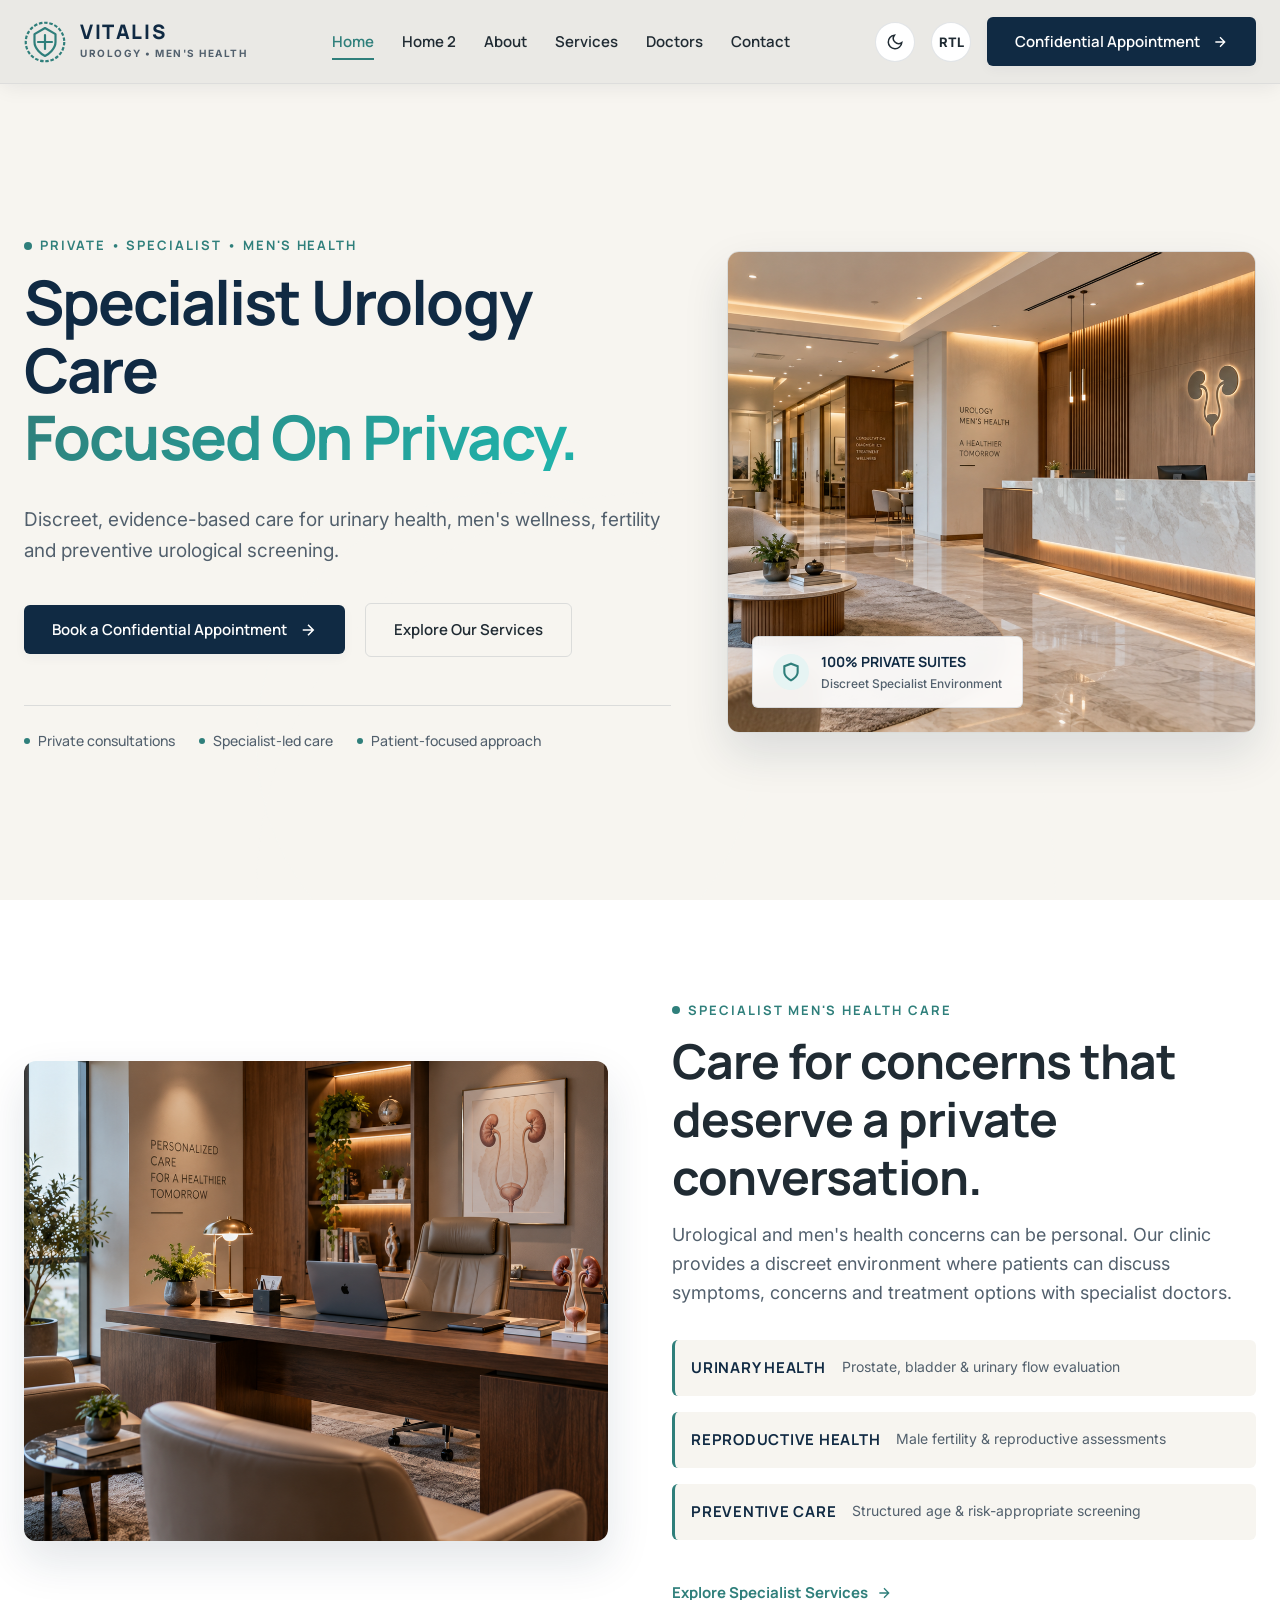
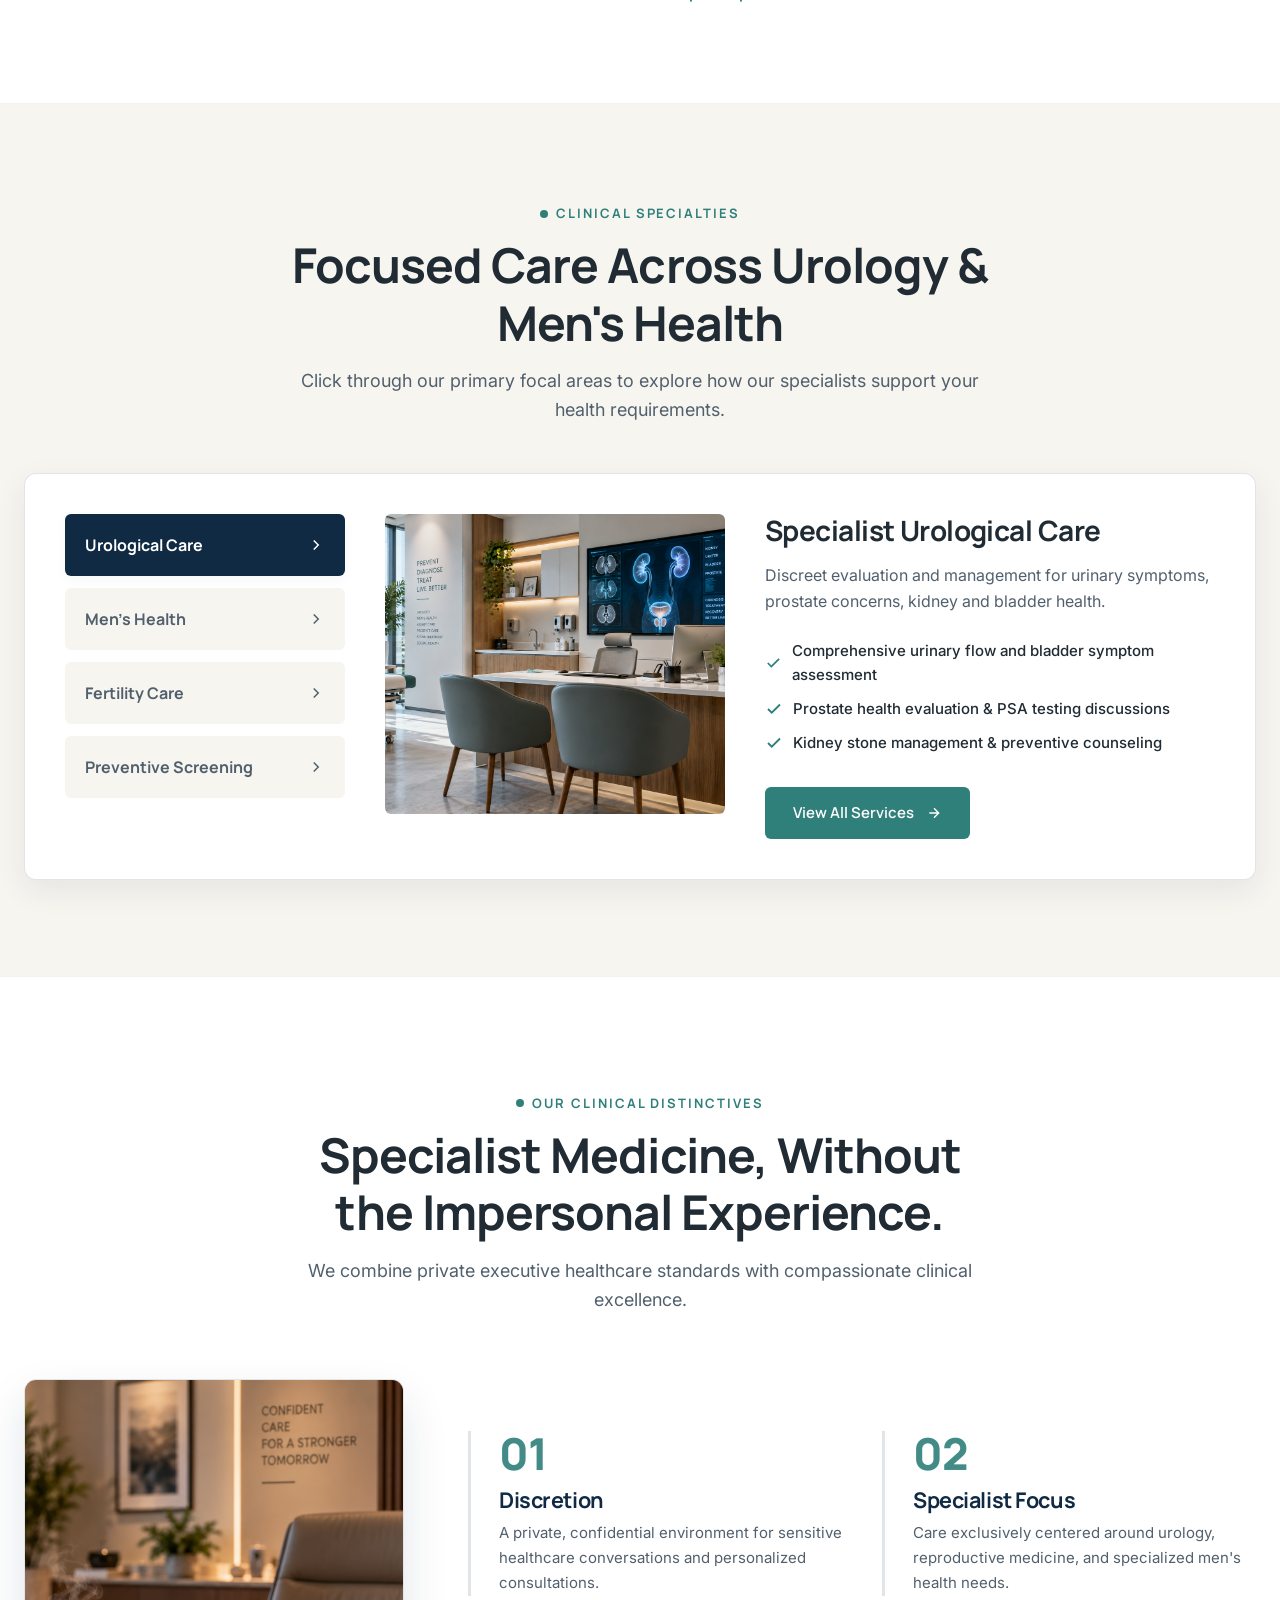
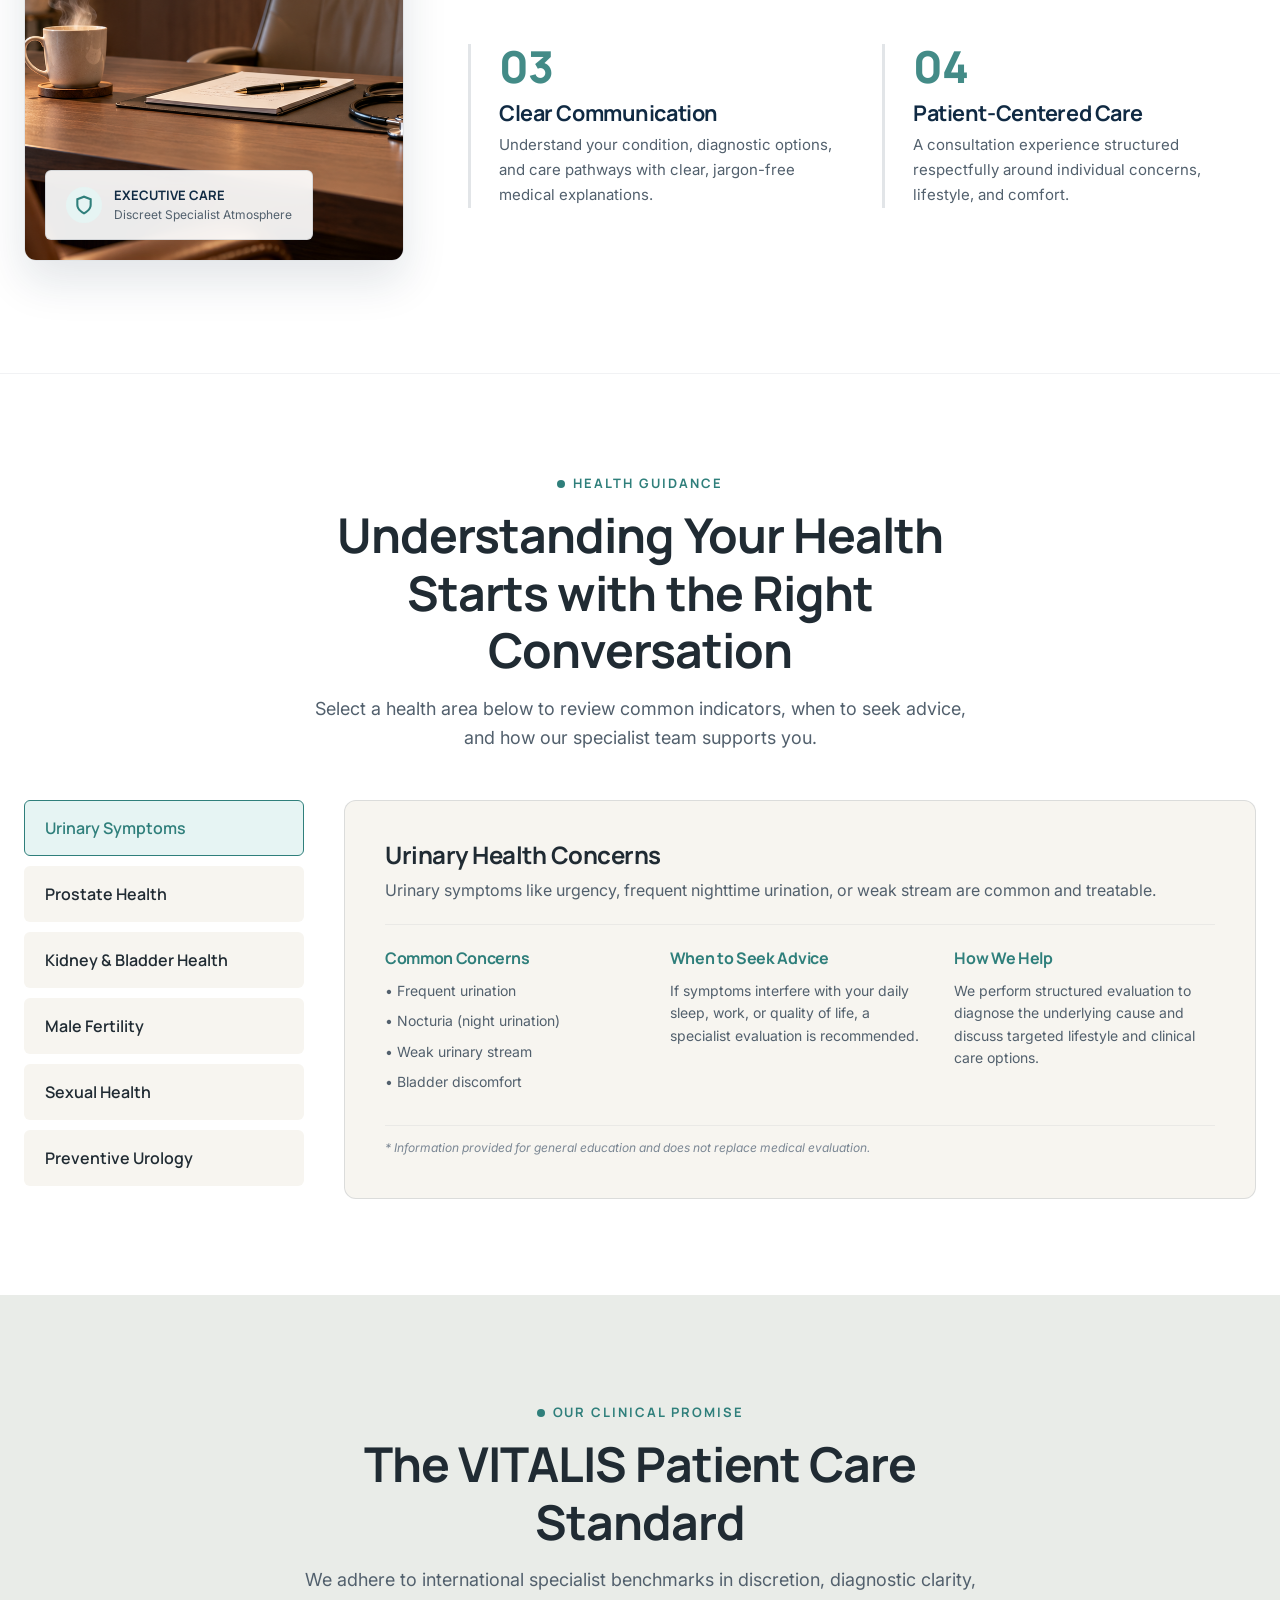
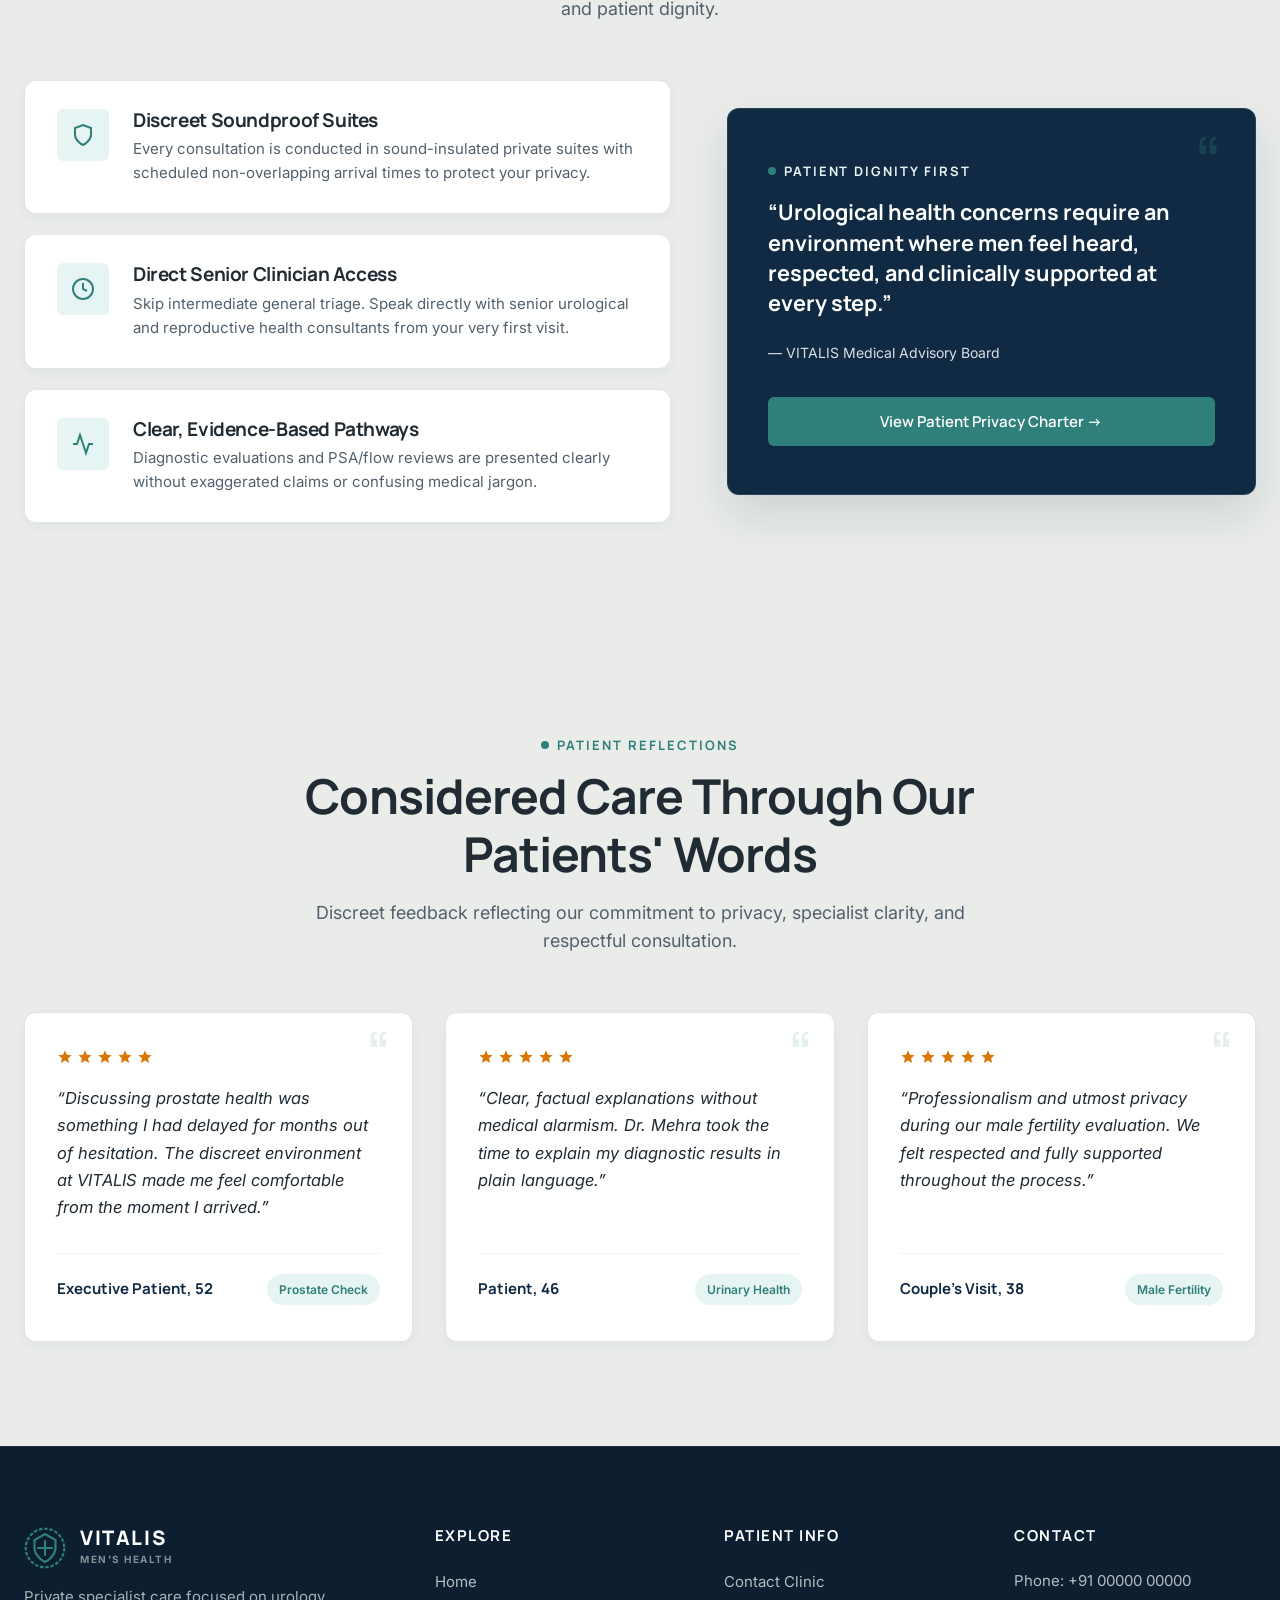
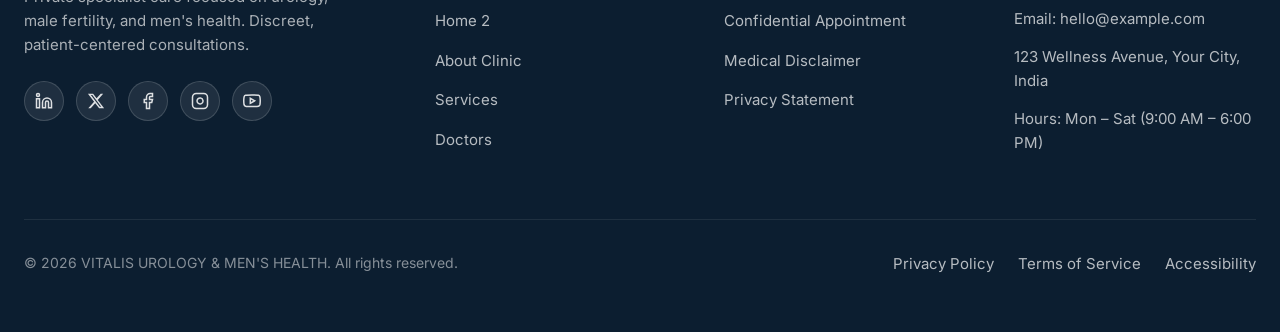
==== index.html @ f087c068 "Deploy Urology & Men's Health Clinic website" ====
<!DOCTYPE html>
<html lang="en" dir="ltr" data-theme="light">
<head>
  <meta charset="UTF-8">
  <meta name="viewport" content="width=device-width, initial-scale=1.0">
  <title>VITALIS | Urology & Men's Health Clinic</title>
  <meta name="description" content="Discreet specialist urology and men's health care focused on urinary health, fertility, preventive screening and patient-centered consultations.">
  <meta property="og:title" content="VITALIS | Urology & Men's Health Clinic">
  <meta property="og:description" content="Private specialist medical clinic focused on discreet, evidence-based care for men's urological and reproductive health needs.">
  <meta property="og:type" content="website">

  <link rel="stylesheet" href="assets/css/style.css">
</head>
<body>

  <!-- ==========================================
       GLOBAL HEADER & NAVBAR
       ========================================== -->
  <header class="site-header">
    <div class="container header-container">
      <!-- SVG Brand Logo -->
      <a href="index.html" class="brand-logo" aria-label="VITALIS Urology & Men's Health Home">
        <svg class="logo-symbol" viewBox="0 0 48 48" fill="none" xmlns="http://www.w3.org/2000/svg">
          <circle cx="24" cy="24" r="22" stroke="currentColor" stroke-width="2.5" stroke-dasharray="4 2"/>
          <path d="M24 8L36 15V24C36 32 28 38 24 40C20 38 12 32 12 24V15L24 8Z" stroke="currentColor" stroke-width="2.5" stroke-linejoin="round"/>
          <path d="M24 16V32M16 24H32" stroke="currentColor" stroke-width="2.5" stroke-linecap="round"/>
        </svg>
        <div class="brand-text">
          <span class="brand-name">VITALIS</span>
          <span class="brand-tagline">UROLOGY • MEN'S HEALTH</span>
        </div>
      </a>

      <!-- Desktop Navigation -->
      <nav class="desktop-nav" aria-label="Main Navigation">
        <ul class="nav-links">
          <li><a href="index.html" class="nav-link active">Home</a></li>
          <li><a href="home2.html" class="nav-link">Home 2</a></li>
          <li><a href="about.html" class="nav-link">About</a></li>
          <li><a href="services.html" class="nav-link">Services</a></li>
          <li><a href="doctors.html" class="nav-link">Doctors</a></li>
          <li><a href="contact.html" class="nav-link">Contact</a></li>
        </ul>
      </nav>

      <!-- Actions -->
      <div class="header-actions">
        <button class="control-btn theme-toggle-btn" aria-label="Toggle Theme"></button>
        <button class="control-btn rtl-toggle-btn" aria-label="Toggle Layout Direction">RTL</button>
        <button class="btn btn-primary" data-open-modal="appointment-modal">
          <span>Confidential Appointment</span>
          <svg class="cta-arrow" width="16" height="16" viewBox="0 0 24 24" fill="none" stroke="currentColor" stroke-width="2"><path d="M5 12h14M12 5l7 7-7 7"/></svg>
        </button>
        <button class="hamburger-btn" aria-label="Open Navigation Drawer">
          <span></span>
          <span></span>
          <span></span>
        </button>
      </div>
    </div>
  </header>

  <!-- ==========================================
       MOBILE DRAWER
       ========================================== -->
  <div class="mobile-drawer-overlay">
    <div class="mobile-drawer" role="dialog" aria-modal="true" aria-label="Mobile Navigation Drawer">
      <div class="drawer-header">
        <div class="brand-text">
          <span class="brand-name" style="color: #fff;">Menus</span>
          <span class="brand-tagline" style="color: rgba(255,255,255,0.6);"></span>
        </div>
        <button class="drawer-close-btn" aria-label="Close Drawer">
          <svg width="20" height="20" viewBox="0 0 24 24" fill="none" stroke="currentColor" stroke-width="2"><line x1="18" y1="6" x2="6" y2="18"/><line x1="6" y1="6" x2="18" y2="18"/></svg>
        </button>
      </div>

      <nav class="drawer-nav">
        <a href="index.html" class="drawer-link active">Home</a>
        <a href="home2.html" class="drawer-link">Home 2</a>
        <a href="about.html" class="drawer-link">About Clinic</a>
        <a href="services.html" class="drawer-link">Services</a>
        <a href="doctors.html" class="drawer-link">Doctors</a>
        <a href="contact.html" class="drawer-link">Contact Us</a>
      </nav>

      <div class="drawer-controls">
        <button class="control-btn theme-toggle-btn" aria-label="Toggle Theme"></button>
        <button class="control-btn rtl-toggle-btn" aria-label="Toggle Layout Direction">RTL</button>
      </div>

      <div style="margin-top: 1rem;">
        <button class="btn btn-secondary" style="width: 100%;" data-open-modal="appointment-modal">
          Confidential Appointment →
        </button>
      </div>
    </div>
  </div>

  <main id="main-content">
  <!-- ==========================================
       HOME SECTION 01 — HERO
       ========================================== -->
  <section class="hero-section">
    <!-- Pulse Rings Animation -->
    <div class="hero-pulse-rings" aria-hidden="true" style="opacity: 0.25;">
      <div class="pulse-ring"></div>
      <div class="pulse-ring"></div>
      <div class="pulse-ring"></div>
    </div>

    <div class="container">
      <div class="hero-grid reveal-on-scroll">
        <!-- Left Content -->
        <div class="hero-content">
          <div class="eyebrow">PRIVATE • SPECIALIST • MEN'S HEALTH</div>
          <h1 class="hero-title hero-title-animated">
            Specialist Urology Care<br>
            <span class="hero-rotating-wrapper">
              <span class="hero-rotating-text active">Designed Around You.</span>
              <span class="hero-rotating-text">Focused On Privacy.</span>
              <span class="hero-rotating-text">Tailored For Men.</span>
              <span class="hero-rotating-text">Built On Trust.</span>
            </span>
          </h1>
          <p class="hero-subtitle">
            Discreet, evidence-based care for urinary health, men's wellness, fertility and preventive urological screening.
          </p>

          <div class="hero-actions">
            <button class="btn btn-primary" data-open-modal="appointment-modal">
              <span>Book a Confidential Appointment</span>
              <svg class="cta-arrow" width="18" height="18" viewBox="0 0 24 24" fill="none" stroke="currentColor" stroke-width="2"><path d="M5 12h14M12 5l7 7-7 7"/></svg>
            </button>
            <a href="services.html" class="btn btn-outline">Explore Our Services</a>
          </div>

          <div class="trust-badge-row">
            <div class="trust-item">
              <span class="trust-dot"></span>
              <span>Private consultations</span>
            </div>
            <div class="trust-item">
              <span class="trust-dot"></span>
              <span>Specialist-led care</span>
            </div>
            <div class="trust-item">
              <span class="trust-dot"></span>
              <span>Patient-focused approach</span>
            </div>
          </div>
        </div>

        <!-- Right Side Image Card -->
        <div class="hero-image-wrapper">
          <img src="assets/images/1.png" onerror="this.src='assets/images/clinic-hero.jpg'" alt="VITALIS Executive Consultation Suite">
          <div class="hero-image-badge">
            <div class="hero-image-badge-icon">
              <svg width="20" height="20" viewBox="0 0 24 24" fill="none" stroke="currentColor" stroke-width="2.5"><path d="M12 22s8-4 8-10V5l-8-3-8 3v7c0 6 8 10 8 10z"/></svg>
            </div>
            <div>
              <div style="font-family: var(--font-heading); font-weight: 700; font-size: 0.875rem; color: var(--color-primary);">100% PRIVATE SUITES</div>
              <div style="font-size: 0.75rem; color: var(--color-text-muted); font-weight: 500;">Discreet Specialist Environment</div>
            </div>
          </div>
        </div>
      </div>
    </div>
  </section>

  <!-- ==========================================
       HOME SECTION 02 — SPECIALIST CARE STORY
       ========================================== -->
  <section class="editorial-story-section">
    <div class="container story-grid reveal-on-scroll">
      <div class="story-image-frame">
        <img src="assets/images/2.png" onerror="this.src='assets/images/private-consultation.jpg'" alt="Private Specialist Consultation Room" loading="lazy">
      </div>

      <div class="story-content">
        <div class="eyebrow">SPECIALIST MEN'S HEALTH CARE</div>
        <h2 class="section-title">Care for concerns that deserve a private conversation.</h2>
        <p class="section-subtitle">
          Urological and men's health concerns can be personal. Our clinic provides a discreet environment where patients can discuss symptoms, concerns and treatment options with specialist doctors.
        </p>

        <div class="horizontal-markers">
          <div class="marker-item">
            <span class="marker-title">URINARY HEALTH</span>
            <span style="font-size: 0.875rem; color: var(--color-text-muted);">Prostate, bladder & urinary flow evaluation</span>
          </div>
          <div class="marker-item">
            <span class="marker-title">REPRODUCTIVE HEALTH</span>
            <span style="font-size: 0.875rem; color: var(--color-text-muted);">Male fertility & reproductive assessments</span>
          </div>
          <div class="marker-item">
            <span class="marker-title">PREVENTIVE CARE</span>
            <span style="font-size: 0.875rem; color: var(--color-text-muted);">Structured age & risk-appropriate screening</span>
          </div>
        </div>

        <a href="services.html" class="btn-icon-link">
          <span>Explore Specialist Services</span>
          <svg class="cta-arrow" width="16" height="16" viewBox="0 0 24 24" fill="none" stroke="currentColor" stroke-width="2"><path d="M5 12h14M12 5l7 7-7 7"/></svg>
        </a>
      </div>
    </div>
  </section>

  <!-- ==========================================
       HOME SECTION 03 — SERVICES EXPLORER
       ========================================== -->
  <section class="services-explorer-section">
    <div class="container">
      <div class="reveal-on-scroll" style="text-align: center; max-width: 700px; margin-inline: auto;">
        <div class="eyebrow">CLINICAL SPECIALTIES</div>
        <h2 class="section-title">Focused Care Across Urology & Men's Health</h2>
        <p class="section-subtitle" style="margin-inline: auto;">
          Click through our primary focal areas to explore how our specialists support your health requirements.
        </p>
      </div>

      <div class="services-explorer-panel reveal-on-scroll">
        <div class="service-tab-list" role="tablist">
          <button class="service-tab-btn active" role="tab" data-service-key="urology">
            <span>Urological Care</span>
            <svg width="18" height="18" viewBox="0 0 24 24" fill="none" stroke="currentColor" stroke-width="2"><polyline points="9 18 15 12 9 6"/></svg>
          </button>
          <button class="service-tab-btn" role="tab" data-service-key="menshealth">
            <span>Men's Health</span>
            <svg width="18" height="18" viewBox="0 0 24 24" fill="none" stroke="currentColor" stroke-width="2"><polyline points="9 18 15 12 9 6"/></svg>
          </button>
          <button class="service-tab-btn" role="tab" data-service-key="fertility">
            <span>Fertility Care</span>
            <svg width="18" height="18" viewBox="0 0 24 24" fill="none" stroke="currentColor" stroke-width="2"><polyline points="9 18 15 12 9 6"/></svg>
          </button>
          <button class="service-tab-btn" role="tab" data-service-key="preventive">
            <span>Preventive Screening</span>
            <svg width="18" height="18" viewBox="0 0 24 24" fill="none" stroke="currentColor" stroke-width="2"><polyline points="9 18 15 12 9 6"/></svg>
          </button>

          
        </div>

        <div id="service-display-card" class="service-display-card" style="transition: opacity 0.3s ease;">
          <img src="assets/images/3.png" onerror="this.src='assets/images/urology-care.jpg'" alt="Urological Care Specialist Suite" class="service-display-img" loading="lazy">
          <div class="service-display-body">
            <h3>Specialist Urological Care</h3>
            <p>Discreet evaluation and management for urinary symptoms, prostate concerns, kidney and bladder health.</p>

            <div class="service-highlights-list">
              <div class="highlight-point">
                <svg class="highlight-icon" viewBox="0 0 24 24" fill="none" stroke="currentColor" stroke-width="2.5"><polyline points="20 6 9 17 4 12"/></svg>
                <span>Comprehensive urinary flow and bladder symptom assessment</span>
              </div>
              <div class="highlight-point">
                <svg class="highlight-icon" viewBox="0 0 24 24" fill="none" stroke="currentColor" stroke-width="2.5"><polyline points="20 6 9 17 4 12"/></svg>
                <span>Prostate health evaluation & PSA testing discussions</span>
              </div>
              <div class="highlight-point">
                <svg class="highlight-icon" viewBox="0 0 24 24" fill="none" stroke="currentColor" stroke-width="2.5"><polyline points="20 6 9 17 4 12"/></svg>
                <span>Kidney stone management & preventive counseling</span>
              </div>
            </div>

            <a href="services.html" class="btn btn-secondary">
              <span>View All Services</span>
              <svg class="cta-arrow" width="16" height="16" viewBox="0 0 24 24" fill="none" stroke="currentColor" stroke-width="2"><path d="M5 12h14M12 5l7 7-7 7"/></svg>
            </a>
          </div>
        </div>
      </div>
    </div>
  </section>

  <!-- ==========================================
       HOME SECTION 04 — WHY VITALIS
       ========================================== -->
  <section class="why-vitalis-section">
    <div class="container">
      <div class="reveal-on-scroll" style="text-align: center; max-width: 720px; margin-inline: auto;">
        <div class="eyebrow">OUR CLINICAL DISTINCTIVES</div>
        <h2 class="section-title">Specialist Medicine, Without the Impersonal Experience.</h2>
        <p class="section-subtitle" style="margin-inline: auto;">
          We combine private executive healthcare standards with compassionate clinical excellence.
        </p>
      </div>

      <div class="why-editorial-grid reveal-on-scroll">
        <!-- Editorial Image Frame -->
        <div class="why-editorial-image-frame">
          <img src="assets/images/4.png" onerror="this.src='assets/images/clinic-interior.jpg'" alt="Private Consultation Environment" loading="lazy">
          <div class="hero-image-badge" style="bottom: 1.25rem; inset-inline-start: 1.25rem;">
            <div class="hero-image-badge-icon">
              <svg width="20" height="20" viewBox="0 0 24 24" fill="none" stroke="currentColor" stroke-width="2.5"><path d="M12 22s8-4 8-10V5l-8-3-8 3v7c0 6 8 10 8 10z"/></svg>
            </div>
            <div>
              <div style="font-family: var(--font-heading); font-weight: 700; font-size: 0.8125rem; color: var(--color-primary);">EXECUTIVE CARE</div>
              <div style="font-size: 0.75rem; color: var(--color-text-muted);">Discreet Specialist Atmosphere</div>
            </div>
          </div>
        </div>

        <!-- Editorial 4 Principles Grid -->
        <div class="why-principles-grid">
          <div class="why-principle-item">
            <div class="why-principle-num">01</div>
            <h3>Discretion</h3>
            <p>A private, confidential environment for sensitive healthcare conversations and personalized consultations.</p>
          </div>

          <div class="why-principle-item">
            <div class="why-principle-num">02</div>
            <h3>Specialist Focus</h3>
            <p>Care exclusively centered around urology, reproductive medicine, and specialized men's health needs.</p>
          </div>

          <div class="why-principle-item">
            <div class="why-principle-num">03</div>
            <h3>Clear Communication</h3>
            <p>Understand your condition, diagnostic options, and care pathways with clear, jargon-free medical explanations.</p>
          </div>

          <div class="why-principle-item">
            <div class="why-principle-num">04</div>
            <h3>Patient-Centered Care</h3>
            <p>A consultation experience structured respectfully around individual concerns, lifestyle, and comfort.</p>
          </div>
        </div>
      </div>
    </div>
  </section>

  <!-- ==========================================
       HOME SECTION 05 — CONDITIONS / HEALTH AREAS
       ========================================== -->
  <section class="conditions-section">
    <div class="container">
      <div class="reveal-on-scroll" style="text-align: center; max-width: 720px; margin-inline: auto;">
        <div class="eyebrow">HEALTH GUIDANCE</div>
        <h2 class="section-title">Understanding Your Health Starts with the Right Conversation</h2>
        <p class="section-subtitle" style="margin-inline: auto;">
          Select a health area below to review common indicators, when to seek advice, and how our specialist team supports you.
        </p>
      </div>

      <div class="conditions-interactive-wrapper reveal-on-scroll">
        <div class="conditions-pills-nav">
          <button class="condition-pill active" data-condition-key="urinary">Urinary Symptoms</button>
          <button class="condition-pill" data-condition-key="prostate">Prostate Health</button>
          <button class="condition-pill" data-condition-key="kidney">Kidney & Bladder Health</button>
          <button class="condition-pill" data-condition-key="fertility">Male Fertility</button>
          <button class="condition-pill" data-condition-key="sexual">Sexual Health</button>
          <button class="condition-pill" data-condition-key="preventive">Preventive Urology</button>
        </div>

        <div id="condition-info-box" class="condition-info-box" style="transition: opacity 0.3s ease;">
          <div class="condition-info-header">
            <h3 style="font-size: 1.5rem; margin-bottom: 0.5rem;">Urinary Health Concerns</h3>
            <p class="condition-desc" style="color: var(--color-text-muted);">
              Urinary symptoms like urgency, frequent nighttime urination, or weak stream are common and treatable.
            </p>
          </div>

          <div class="condition-three-col">
            <div class="condition-col">
              <h4>Common Concerns</h4>
              <ul class="concerns-ul">
                <li>• Frequent urination</li>
                <li>• Nocturia (night urination)</li>
                <li>• Weak urinary stream</li>
                <li>• Bladder discomfort</li>
              </ul>
            </div>
            <div class="condition-col">
              <h4>When to Seek Advice</h4>
              <p class="seek-text" style="font-size: 0.875rem; color: var(--color-text-muted);">
                If symptoms interfere with your daily sleep, work, or quality of life, a specialist evaluation is recommended.
              </p>
            </div>
            <div class="condition-col">
              <h4>How We Help</h4>
              <p class="help-text" style="font-size: 0.875rem; color: var(--color-text-muted);">
                We perform structured evaluation to diagnose the underlying cause and discuss targeted lifestyle and clinical care options.
              </p>
            </div>
          </div>

          <div style="font-size: 0.75rem; color: var(--color-text-light); font-style: italic; border-top: 1px solid var(--color-border-subtle); padding-top: 0.75rem;">
            * Information provided for general education and does not replace medical evaluation.
          </div>
        </div>
      </div>
    </div>
  </section>

  <!-- ==========================================
       HOME SECTION 06 — UNIQUE CLINICAL BENCHMARKS
       ========================================== -->
  <section class="benchmark-section">
    <div class="container">
      <div class="reveal-on-scroll" style="text-align: center; max-width: 720px; margin-inline: auto;">
        <div class="eyebrow">OUR CLINICAL PROMISE</div>
        <h2 class="section-title">The VITALIS Patient Care Standard</h2>
        <p class="section-subtitle" style="margin-inline: auto;">
          We adhere to international specialist benchmarks in discretion, diagnostic clarity, and patient dignity.
        </p>
      </div>

      <div class="benchmark-grid reveal-on-scroll">
        <!-- Left Staggered Benchmark Cards -->
        <div class="benchmark-cards-stack">
          <div class="benchmark-card">
            <div class="benchmark-icon-box">
              <svg width="24" height="24" viewBox="0 0 24 24" fill="none" stroke="currentColor" stroke-width="2"><path d="M12 22s8-4 8-10V5l-8-3-8 3v7c0 6 8 10 8 10z"/></svg>
            </div>
            <div>
              <h4>Discreet Soundproof Suites</h4>
              <p>Every consultation is conducted in sound-insulated private suites with scheduled non-overlapping arrival times to protect your privacy.</p>
            </div>
          </div>

          <div class="benchmark-card">
            <div class="benchmark-icon-box">
              <svg width="24" height="24" viewBox="0 0 24 24" fill="none" stroke="currentColor" stroke-width="2"><circle cx="12" cy="12" r="10"/><path d="M12 6v6l4 2"/></svg>
            </div>
            <div>
              <h4>Direct Senior Clinician Access</h4>
              <p>Skip intermediate general triage. Speak directly with senior urological and reproductive health consultants from your very first visit.</p>
            </div>
          </div>

          <div class="benchmark-card">
            <div class="benchmark-icon-box">
              <svg width="24" height="24" viewBox="0 0 24 24" fill="none" stroke="currentColor" stroke-width="2"><polyline points="22 12 18 12 15 21 9 3 6 12 2 12"/></svg>
            </div>
            <div>
              <h4>Clear, Evidence-Based Pathways</h4>
              <p>Diagnostic evaluations and PSA/flow reviews are presented clearly without exaggerated claims or confusing medical jargon.</p>
            </div>
          </div>
        </div>

        <!-- Right Side Quote & Direct Action Card -->
        <div class="benchmark-quote-card">
          <div class="benchmark-quote-symbol">“</div>
          <div class="eyebrow" style="color: var(--color-secondary-light); margin-bottom: 1rem;">PATIENT DIGNITY FIRST</div>
          <blockquote style="font-family: var(--font-heading); font-size: 1.35rem; font-weight: 700; line-height: 1.4; margin-bottom: 1.5rem; position: relative; z-index: 2;">
            “Urological health concerns require an environment where men feel heard, respected, and clinically supported at every step.”
          </blockquote>
          
          <div style="font-size: 0.875rem; opacity: 0.85; margin-bottom: 2rem;">
            — VITALIS Medical Advisory Board
          </div>

          <button class="btn btn-secondary" style="width: 100%;" 
            data-open-modal="info-modal" 
            data-info-title="VITALIS Care & Privacy Charter" 
            data-info-text="Our clinic charter guarantees discreet consultation scheduling, direct specialist-to-patient communication, non-invasive diagnostic protocols, and zero disclosure of patient health data without explicit consent.">
            View Patient Privacy Charter →
          </button>
        </div>
      </div>
    </div>
  </section>

  <!-- ==========================================
       HOME SECTION 07 — PATIENT REFLECTIONS & CLINICAL FEEDBACK
       ========================================== -->
  <section class="testimonials-section">
    <div class="container">
      <div class="reveal-on-scroll" style="text-align: center; max-width: 720px; margin-inline: auto;">
        <div class="eyebrow">PATIENT REFLECTIONS</div>
        <h2 class="section-title">Considered Care Through Our Patients' Words</h2>
        <p class="section-subtitle" style="margin-inline: auto;">
          Discreet feedback reflecting our commitment to privacy, specialist clarity, and respectful consultation.
        </p>
      </div>

      <div class="testimonials-grid reveal-on-scroll">
        <!-- Testimonial 1 -->
        <div class="testimonial-card">
          <div class="testimonial-stars" aria-label="5 out of 5 rating">
            <svg width="16" height="16" fill="currentColor" viewBox="0 0 24 24"><path d="M12 17.27L18.18 21l-1.64-7.03L22 9.24l-7.19-.61L12 2 9.19 8.63 2 9.24l5.46 4.73L5.82 21z"/></svg>
            <svg width="16" height="16" fill="currentColor" viewBox="0 0 24 24"><path d="M12 17.27L18.18 21l-1.64-7.03L22 9.24l-7.19-.61L12 2 9.19 8.63 2 9.24l5.46 4.73L5.82 21z"/></svg>
            <svg width="16" height="16" fill="currentColor" viewBox="0 0 24 24"><path d="M12 17.27L18.18 21l-1.64-7.03L22 9.24l-7.19-.61L12 2 9.19 8.63 2 9.24l5.46 4.73L5.82 21z"/></svg>
            <svg width="16" height="16" fill="currentColor" viewBox="0 0 24 24"><path d="M12 17.27L18.18 21l-1.64-7.03L22 9.24l-7.19-.61L12 2 9.19 8.63 2 9.24l5.46 4.73L5.82 21z"/></svg>
            <svg width="16" height="16" fill="currentColor" viewBox="0 0 24 24"><path d="M12 17.27L18.18 21l-1.64-7.03L22 9.24l-7.19-.61L12 2 9.19 8.63 2 9.24l5.46 4.73L5.82 21z"/></svg>
          </div>
          <p class="testimonial-quote-text">
            “Discussing prostate health was something I had delayed for months out of hesitation. The discreet environment at VITALIS made me feel comfortable from the moment I arrived.”
          </p>
          <div class="testimonial-patient-meta">
            <span class="patient-info-title">Executive Patient, 52</span>
            <span class="patient-focus-tag">Prostate Check</span>
          </div>
        </div>

        <!-- Testimonial 2 -->
        <div class="testimonial-card">
          <div class="testimonial-stars" aria-label="5 out of 5 rating">
            <svg width="16" height="16" fill="currentColor" viewBox="0 0 24 24"><path d="M12 17.27L18.18 21l-1.64-7.03L22 9.24l-7.19-.61L12 2 9.19 8.63 2 9.24l5.46 4.73L5.82 21z"/></svg>
            <svg width="16" height="16" fill="currentColor" viewBox="0 0 24 24"><path d="M12 17.27L18.18 21l-1.64-7.03L22 9.24l-7.19-.61L12 2 9.19 8.63 2 9.24l5.46 4.73L5.82 21z"/></svg>
            <svg width="16" height="16" fill="currentColor" viewBox="0 0 24 24"><path d="M12 17.27L18.18 21l-1.64-7.03L22 9.24l-7.19-.61L12 2 9.19 8.63 2 9.24l5.46 4.73L5.82 21z"/></svg>
            <svg width="16" height="16" fill="currentColor" viewBox="0 0 24 24"><path d="M12 17.27L18.18 21l-1.64-7.03L22 9.24l-7.19-.61L12 2 9.19 8.63 2 9.24l5.46 4.73L5.82 21z"/></svg>
            <svg width="16" height="16" fill="currentColor" viewBox="0 0 24 24"><path d="M12 17.27L18.18 21l-1.64-7.03L22 9.24l-7.19-.61L12 2 9.19 8.63 2 9.24l5.46 4.73L5.82 21z"/></svg>
          </div>
          <p class="testimonial-quote-text">
            “Clear, factual explanations without medical alarmism. Dr. Mehra took the time to explain my diagnostic results in plain language.”
          </p>
          <div class="testimonial-patient-meta">
            <span class="patient-info-title">Patient, 46</span>
            <span class="patient-focus-tag">Urinary Health</span>
          </div>
        </div>

        <!-- Testimonial 3 -->
        <div class="testimonial-card">
          <div class="testimonial-stars" aria-label="5 out of 5 rating">
            <svg width="16" height="16" fill="currentColor" viewBox="0 0 24 24"><path d="M12 17.27L18.18 21l-1.64-7.03L22 9.24l-7.19-.61L12 2 9.19 8.63 2 9.24l5.46 4.73L5.82 21z"/></svg>
            <svg width="16" height="16" fill="currentColor" viewBox="0 0 24 24"><path d="M12 17.27L18.18 21l-1.64-7.03L22 9.24l-7.19-.61L12 2 9.19 8.63 2 9.24l5.46 4.73L5.82 21z"/></svg>
            <svg width="16" height="16" fill="currentColor" viewBox="0 0 24 24"><path d="M12 17.27L18.18 21l-1.64-7.03L22 9.24l-7.19-.61L12 2 9.19 8.63 2 9.24l5.46 4.73L5.82 21z"/></svg>
            <svg width="16" height="16" fill="currentColor" viewBox="0 0 24 24"><path d="M12 17.27L18.18 21l-1.64-7.03L22 9.24l-7.19-.61L12 2 9.19 8.63 2 9.24l5.46 4.73L5.82 21z"/></svg>
            <svg width="16" height="16" fill="currentColor" viewBox="0 0 24 24"><path d="M12 17.27L18.18 21l-1.64-7.03L22 9.24l-7.19-.61L12 2 9.19 8.63 2 9.24l5.46 4.73L5.82 21z"/></svg>
          </div>
          <p class="testimonial-quote-text">
            “Professionalism and utmost privacy during our male fertility evaluation. We felt respected and fully supported throughout the process.”
          </p>
          <div class="testimonial-patient-meta">
            <span class="patient-info-title">Couple's Visit, 38</span>
            <span class="patient-focus-tag">Male Fertility</span>
          </div>
        </div>
      </div>
    </div>
  </main>

  <!-- ==========================================
       GLOBAL FOOTER
       ========================================== -->
  <footer class="site-footer">
    <div class="container">
      <div class="footer-top">
        <div class="footer-brand">
          <a href="index.html" class="brand-logo" style="margin-bottom: 0.75rem;">
            <svg class="logo-symbol" viewBox="0 0 48 48" fill="none" style="color: var(--color-secondary);">
              <circle cx="24" cy="24" r="22" stroke="currentColor" stroke-width="2.5" stroke-dasharray="4 2"/>
              <path d="M24 8L36 15V24C36 32 28 38 24 40C20 38 12 32 12 24V15L24 8Z" stroke="currentColor" stroke-width="2.5"/>
              <path d="M24 16V32M16 24H32" stroke="currentColor" stroke-width="2.5" stroke-linecap="round"/>
            </svg>
            <div class="brand-text">
              <span class="brand-name">VITALIS</span>
              <span class="brand-tagline" style="color: rgba(255,255,255,0.5);">MEN'S HEALTH</span>
            </div>
          </a>
          <p class="footer-brand-desc">
            Private specialist care focused on urology, male fertility, and men's health. Discreet, patient-centered consultations.
          </p>
          <div class="footer-social-links" aria-label="Social Media Links">
            <a href="#" class="social-icon-btn" aria-label="LinkedIn">
              <svg width="18" height="18" viewBox="0 0 24 24" fill="none" stroke="currentColor" stroke-width="2"><path d="M16 8a6 6 0 0 1 6 6v7h-4v-7a2 2 0 0 0-2-2 2 2 0 0 0-2 2v7h-4v-7a6 6 0 0 1 6-6z"/><rect x="2" y="9" width="4" height="12"/><circle cx="4" cy="4" r="2"/></svg>
            </a>
            <a href="#" class="social-icon-btn" aria-label="Twitter X">
              <svg width="18" height="18" viewBox="0 0 24 24" fill="currentColor"><path d="M18.244 2.25h3.308l-7.227 8.26 8.502 11.24H16.17l-5.214-6.817L4.99 21.75H1.68l7.73-8.835L1.254 2.25H8.08l4.713 6.231zm-1.161 17.52h1.833L7.084 4.126H5.117z"/></svg>
            </a>
            <a href="#" class="social-icon-btn" aria-label="Facebook">
              <svg width="18" height="18" viewBox="0 0 24 24" fill="none" stroke="currentColor" stroke-width="2"><path d="M18 2h-3a5 5 0 0 0-5 5v3H7v4h3v8h4v-8h3l1-4h-4V7a1 1 0 0 1 1-1h3z"/></svg>
            </a>
            <a href="#" class="social-icon-btn" aria-label="Instagram">
              <svg width="18" height="18" viewBox="0 0 24 24" fill="none" stroke="currentColor" stroke-width="2"><rect x="2" y="2" width="20" height="20" rx="5" ry="5"/><path d="M16 11.37A4 4 0 1 1 12.63 8 4 4 0 0 1 16 11.37z"/><line x1="17.5" y1="6.5" x2="17.51" y2="6.5"/></svg>
            </a>
            <a href="#" class="social-icon-btn" aria-label="YouTube">
              <svg width="18" height="18" viewBox="0 0 24 24" fill="none" stroke="currentColor" stroke-width="2"><path d="M22.54 6.42a2.78 2.78 0 0 0-1.94-2C18.88 4 12 4 12 4s-6.88 0-8.6.46a2.78 2.78 0 0 0-1.94 2A29 29 0 0 0 1 11.75a29 29 0 0 0 .46 5.33A2.78 2.78 0 0 0 3.4 19c1.72.46 8.6.46 8.6.46s6.88 0 8.6-.46a2.78 2.78 0 0 0 1.94-2 29 29 0 0 0 .46-5.25 29 29 0 0 0-.46-5.33z"/><polygon points="9.75 15.02 15.5 11.75 9.75 8.48 9.75 15.02"/></svg>
            </a>
          </div>
        </div>

        <div>
          <h4 class="footer-col-title">EXPLORE</h4>
          <ul class="footer-links">
            <li><a href="index.html" class="footer-link">Home</a></li>
            <li><a href="home2.html" class="footer-link">Home 2</a></li>
            <li><a href="about.html" class="footer-link">About Clinic</a></li>
            <li><a href="services.html" class="footer-link">Services</a></li>
            <li><a href="doctors.html" class="footer-link">Doctors</a></li>
          </ul>
        </div>

        <div>
          <h4 class="footer-col-title">PATIENT INFO</h4>
          <ul class="footer-links">
            <li><a href="contact.html" class="footer-link">Contact Clinic</a></li>
            <li><a href="#" class="footer-link" data-open-modal="appointment-modal">Confidential Appointment</a></li>
            <li><a href="#" class="footer-link" data-open-modal="info-modal" data-info-title="Medical Disclaimer" data-info-text="Educational content provided on this website is intended for general information purposes only and does not substitute professional medical advice.">Medical Disclaimer</a></li>
            <li><a href="#" class="footer-link">Privacy Statement</a></li>
          </ul>
        </div>

        <div>
          <h4 class="footer-col-title">CONTACT</h4>
          <ul class="footer-links" style="font-size: 0.9375rem; color: rgba(255,255,255,0.7);">
            <li>Phone: +91 00000 00000</li>
            <li>Email: hello@example.com</li>
            <li>123 Wellness Avenue, Your City, India</li>
            <li>Hours: Mon – Sat (9:00 AM – 6:00 PM)</li>
          </ul>
        </div>
      </div>

      <div class="footer-bottom">
        <div>© 2026 VITALIS UROLOGY & MEN'S HEALTH. All rights reserved.</div>
        <div class="footer-bottom-links">
          <a href="#" class="footer-link">Privacy Policy</a>
          <a href="#" class="footer-link">Terms of Service</a>
          <a href="#" class="footer-link">Accessibility</a>
        </div>
      </div>
    </div>
  </footer>

  <!-- ==========================================
       REUSABLE APPOINTMENT MODAL
       ========================================== -->
  <div id="appointment-modal" class="modal-overlay" role="dialog" aria-modal="true" aria-labelledby="app-modal-title">
    <div class="modal-container">
      <button class="modal-close-btn" aria-label="Close Modal">
        <svg width="20" height="20" viewBox="0 0 24 24" fill="none" stroke="currentColor" stroke-width="2"><line x1="18" y1="6" x2="6" y2="18"/><line x1="6" y1="6" x2="18" y2="18"/></svg>
      </button>

      <div class="modal-header">
        <div class="eyebrow">DISCREET BOOKING</div>
        <h3 id="app-modal-title" class="modal-title">Request a Confidential Appointment</h3>
        <p class="modal-description">
          Tell us a little about your preferred appointment and our clinic team will contact you directly to confirm.
        </p>
      </div>

      <form class="js-validate-form" novalidate>
        <div class="form-group">
          <label class="form-label">Full Name <span class="required">*</span></label>
          <input type="text" class="form-input" required placeholder="e.g. Rahul Sharma">
          <span class="form-error-msg">Please enter your full name.</span>
        </div>

        <div class="form-grid-2col">
          <div class="form-group">
            <label class="form-label">Email Address <span class="required">*</span></label>
            <input type="email" class="form-input" required placeholder="name@example.com">
            <span class="form-error-msg">Please enter a valid email.</span>
          </div>

          <div class="form-group">
            <label class="form-label">Phone Number <span class="required">*</span></label>
            <input type="tel" class="form-input" required placeholder="+91 98765 43210">
            <span class="form-error-msg">Please enter a valid phone number.</span>
          </div>
        </div>

        <div class="form-grid-2col">
          <div class="form-group">
            <label class="form-label">Area of Concern</label>
            <select class="form-select">
              <option value="Urinary Health">Urinary Health</option>
              <option value="Prostate Health">Prostate Health</option>
              <option value="Kidney / Bladder">Kidney / Bladder</option>
              <option value="Male Fertility">Male Fertility</option>
              <option value="Men's Health">Men's Health</option>
              <option value="Sexual Health">Sexual Health</option>
              <option value="Preventive Screening">Preventive Screening</option>
              <option value="Other">Other</option>
            </select>
          </div>

          <div class="form-group">
            <label class="form-label">Preferred Contact Method</label>
            <select class="form-select">
              <option value="Phone Call">Phone Call</option>
              <option value="Email">Email</option>
              <option value="WhatsApp">WhatsApp</option>
            </select>
          </div>
        </div>

        <div class="form-actions-row">
          <button type="button" class="btn btn-outline modal-close-btn-trigger">Maybe Later</button>
          <button type="submit" class="btn btn-secondary">Submit Request →</button>
        </div>
      </form>
    </div>
  </div>

  <!-- ==========================================
       REUSABLE INFO MODAL
       ========================================== -->
  <div id="info-modal" class="modal-overlay" role="dialog" aria-modal="true" aria-labelledby="info-modal-title">
    <div class="modal-container">
      <button class="modal-close-btn" aria-label="Close Modal">
        <svg width="20" height="20" viewBox="0 0 24 24" fill="none" stroke="currentColor" stroke-width="2"><line x1="18" y1="6" x2="6" y2="18"/><line x1="6" y1="6" x2="18" y2="18"/></svg>
      </button>

      <div class="modal-header">
        <div class="eyebrow">CLINICAL INFORMATION</div>
        <h3 id="info-modal-title" class="modal-title">General Medical Information</h3>
      </div>

      <div id="info-modal-text" style="color: var(--color-text-muted); line-height: 1.6; margin-bottom: 1.5rem;">
        Educational content provided on this website is intended for general information purposes only and does not substitute professional medical evaluation.
      </div>

      <div style="padding: 1rem; background-color: var(--color-bg-primary); border-radius: var(--radius-sm); font-size: 0.8125rem; color: var(--color-text-light); margin-bottom: 1.5rem;">
        * This information is for general education and does not replace consultation with a qualified healthcare professional.
      </div>

      <div style="display: flex; justify-content: flex-end;">
        <button class="btn btn-primary" data-open-modal="appointment-modal">Request Appointment →</button>
      </div>
    </div>
  </div>

  <!-- ==========================================
       REUSABLE DOCTOR BIO MODAL
       ========================================== -->
  <div id="doctor-modal" class="modal-overlay" role="dialog" aria-modal="true" aria-labelledby="doc-modal-name">
    <div class="modal-container" style="max-width: 680px;">
      <button class="modal-close-btn" aria-label="Close Modal">
        <svg width="20" height="20" viewBox="0 0 24 24" fill="none" stroke="currentColor" stroke-width="2"><line x1="18" y1="6" x2="6" y2="18"/><line x1="6" y1="6" x2="18" y2="18"/></svg>
      </button>

      <div style="display: grid; grid-template-columns: 200px 1fr; gap: 2rem; align-items: start;">
        <img id="doc-modal-img" src="assets/images/doctor-arjun.jpg" alt="Doctor Portrait" style="width: 100%; height: 260px; object-fit: cover; border-radius: var(--radius-sm);">
        <div>
          <div class="eyebrow">SPECIALIST CLINICIAN</div>
          <h3 id="doc-modal-name" class="modal-title" style="margin-bottom: 0.25rem;">Dr. Arjun Mehra</h3>
          <div id="doc-modal-role" style="font-weight: 700; color: var(--color-secondary); margin-bottom: 1rem;">Consultant Urologist</div>
          <p id="doc-modal-bio" style="font-size: 0.9375rem; color: var(--color-text-muted); line-height: 1.6; margin-bottom: 1.5rem;">
            Bio details...
          </p>
          <button class="btn btn-secondary" data-open-modal="appointment-modal">Book Consultation →</button>
        </div>
      </div>
    </div>
  </div>

  <!-- ==========================================
       DEMO SUCCESS MODAL
       ========================================== -->
  <div id="success-modal" class="modal-overlay" role="dialog" aria-modal="true" aria-labelledby="success-modal-title">
    <div class="modal-container" style="max-width: 520px; text-align: center;">
      <button class="modal-close-btn" aria-label="Close Modal">
        <svg width="20" height="20" viewBox="0 0 24 24" fill="none" stroke="currentColor" stroke-width="2"><line x1="18" y1="6" x2="6" y2="18"/><line x1="6" y1="6" x2="18" y2="18"/></svg>
      </button>

      <div style="width: 60px; height: 60px; border-radius: 50%; background-color: var(--color-secondary-light); color: var(--color-secondary); display: inline-flex; align-items: center; justify-content: center; margin-bottom: 1.5rem;">
        <svg width="32" height="32" viewBox="0 0 24 24" fill="none" stroke="currentColor" stroke-width="2.5"><polyline points="20 6 9 17 4 12"/></svg>
      </div>

      <h3 id="success-modal-title" class="modal-title">Request Received</h3>
      <p style="color: var(--color-text-muted); font-size: 0.9375rem; margin-bottom: 1.5rem; line-height: 1.6;">
        Thank you. This demonstration form has received your request locally. A production implementation would connect this form to the clinic's secure appointment system.
      </p>

      <button class="btn btn-primary modal-close-btn-trigger">Close Window</button>
    </div>
  </div>

  <!-- Back to top button -->
  <button class="back-to-top-btn" aria-label="Back to top">
    <svg width="20" height="20" viewBox="0 0 24 24" fill="none" stroke="currentColor" stroke-width="2.5"><line x1="12" y1="19" x2="12" y2="5"/><polyline points="5 12 12 5 19 12"/></svg>
  </button>

  <script src="assets/js/main.js"></script>
</body>
</html>
---- assets/css/style.css ----
/* ==========================================================================
   VITALIS UROLOGY & MEN'S HEALTH CLINIC - MASTER STYLESHEET
   Design System: Clinical Precision + Luxury Scandinavian Wellness
   ========================================================================== */

@import url('https://fonts.googleapis.com/css2?family=Inter:wght@300;400;500;600;700&family=Manrope:wght@400;500;600;700;800&display=swap');

/* --- CSS VARIABLES & TOKENS --- */
:root {
  /* Color Palette - Light Mode */
  --color-primary: #102A43;        /* Deep Navy */
  --color-primary-hover: #081B2C;
  --color-secondary: #2F7F7B;      /* Muted Teal */
  --color-secondary-hover: #236360;
  --color-secondary-light: #E6F4F3;
  --color-bg-primary: #F7F5F0;     /* Warm Ivory */
  --color-bg-secondary: #E9ECE8;   /* Soft Stone */
  --color-bg-card: #FFFFFF;
  --color-text-main: #202B33;      /* Charcoal */
  --color-text-muted: #52606D;
  --color-text-light: #7B8794;
  --color-accent-sage: #829A91;    /* Muted Sage */
  --color-accent-sage-light: #EBF0EE;
  --color-champagne: #B8A47A;      /* Warm Champagne */
  --color-champagne-light: #F9F6F0;
  --color-border: rgba(16, 42, 67, 0.12);
  --color-border-subtle: rgba(16, 42, 67, 0.06);
  --color-modal-bg: rgba(16, 42, 67, 0.6);
  --color-hero-overlay: rgba(16, 42, 67, 0.45);
  --color-footer-bg: #0C1E30;
  --color-footer-text: #D9E2EC;

  /* Typography */
  --font-heading: 'Manrope', -apple-system, BlinkMacSystemFont, 'Segoe UI', Roboto, sans-serif;
  --font-body: 'Inter', -apple-system, BlinkMacSystemFont, 'Segoe UI', Roboto, sans-serif;

  /* Elevations & Shadows */
  --shadow-sm: 0 4px 12px rgba(16, 42, 67, 0.04);
  --shadow-md: 0 10px 30px rgba(16, 42, 67, 0.08);
  --shadow-lg: 0 20px 45px rgba(16, 42, 67, 0.12);
  --shadow-modal: 0 25px 60px rgba(8, 27, 44, 0.25);

  /* Radius */
  --radius-sm: 6px;
  --radius-md: 12px;
  --radius-lg: 20px;
  --radius-full: 9999px;

  /* Transitions */
  --transition-fast: 0.2s cubic-bezier(0.16, 1, 0.3, 1);
  --transition-base: 0.35s cubic-bezier(0.16, 1, 0.3, 1);
  --transition-slow: 0.6s cubic-bezier(0.16, 1, 0.3, 1);

  /* Layout */
  --container-max: 1280px;
  --navbar-height: 84px;
}

/* --- DARK MODE TOKENS --- */
[data-theme="dark"] {
  --color-primary: #1A365D;
  --color-primary-hover: #2A4365;
  --color-secondary: #3AAFA9;
  --color-secondary-hover: #4FC3F7;
  --color-secondary-light: #162C3A;
  --color-bg-primary: #0B192C;     /* Deep Navy Black */
  --color-bg-secondary: #142338;   /* Dark Slate */
  --color-bg-card: #10243E;
  --color-text-main: #F0F4F8;
  --color-text-muted: #9FB3C8;
  --color-text-light: #627D98;
  --color-accent-sage: #6B8E85;
  --color-accent-sage-light: #182C29;
  --color-champagne: #D4AF37;
  --color-champagne-light: #26231A;
  --color-border: rgba(240, 244, 248, 0.12);
  --color-border-subtle: rgba(240, 244, 248, 0.06);
  --color-modal-bg: rgba(4, 9, 17, 0.8);
  --color-hero-overlay: rgba(5, 12, 22, 0.7);
  --color-footer-bg: #060E1A;
  --color-footer-text: #BCCCDC;
}

/* --- RESET & BASE STYLES --- */
*, *::before, *::after {
  box-sizing: border-box;
  margin: 0;
  padding: 0;
}

html {
  scroll-behavior: smooth;
  font-size: 16px;
  overflow-x: hidden;
  background-color: var(--color-footer-bg);
}

body {
  font-family: var(--font-body);
  background-color: var(--color-footer-bg);
  color: var(--color-text-main);
  line-height: 1.6;
  min-height: 100vh;
  display: flex;
  flex-direction: column;
  overflow-x: hidden;
  transition: background-color var(--transition-base), color var(--transition-base);
  -webkit-font-smoothing: antialiased;
  -moz-osx-font-smoothing: grayscale;
}

main {
  flex: 1;
  background-color: var(--color-bg-primary);
  width: 100%;
}

/* RTL Layout Transformations */
[dir="rtl"] {
  direction: rtl;
  text-align: right;
}

[dir="rtl"] .arrow-icon,
[dir="rtl"] .cta-arrow {
  transform: scaleX(-1);
}

img, video {
  max-width: 100%;
  height: auto;
  display: block;
}

a {
  color: inherit;
  text-decoration: none;
  transition: color var(--transition-fast);
}

button, input, select, textarea {
  font-family: inherit;
  font-size: inherit;
  border: none;
  outline: none;
  background: none;
}

button {
  cursor: pointer;
}

ul, ol {
  list-style: none;
}

/* Focus States */
:focus-visible {
  outline: 2px solid var(--color-secondary);
  outline-offset: 4px;
}

/* Container */
.container {
  width: 100%;
  max-width: var(--container-max);
  margin-inline: auto;
  padding-inline: 1.5rem;
}

/* --- TYPOGRAPHY UTILITIES --- */
h1, h2, h3, h4, h5, h6 {
  font-family: var(--font-heading);
  color: var(--color-text-main);
  font-weight: 700;
  line-height: 1.2;
  letter-spacing: -0.02em;
}

.eyebrow {
  font-family: var(--font-heading);
  font-size: 0.8125rem;
  font-weight: 700;
  text-transform: uppercase;
  letter-spacing: 0.15em;
  color: var(--color-secondary);
  display: inline-flex;
  align-items: center;
  gap: 0.5rem;
  margin-bottom: 0.75rem;
}

.eyebrow::before {
  content: "";
  display: inline-block;
  width: 8px;
  height: 8px;
  border-radius: 50%;
  background-color: var(--color-secondary);
}

.section-title {
  font-size: clamp(2rem, 4vw, 3rem);
  margin-bottom: 1rem;
}

.section-subtitle {
  font-size: 1.125rem;
  color: var(--color-text-muted);
  max-width: 680px;
  font-weight: 400;
}

/* --- BUTTON SYSTEM --- */
.btn {
  display: inline-flex;
  align-items: center;
  justify-content: center;
  gap: 0.75rem;
  padding: 0.875rem 1.75rem;
  font-family: var(--font-heading);
  font-size: 0.9375rem;
  font-weight: 600;
  border-radius: var(--radius-sm);
  transition: all var(--transition-fast);
  white-space: nowrap;
  position: relative;
  overflow: hidden;
}

.btn-primary {
  background-color: var(--color-primary);
  color: #FFFFFF;
  box-shadow: var(--shadow-sm);
}

.btn-primary:hover {
  background-color: var(--color-primary-hover);
  box-shadow: var(--shadow-md);
  transform: translateY(-2px);
}

.btn-secondary {
  background-color: var(--color-secondary);
  color: #FFFFFF;
}

.btn-secondary:hover {
  background-color: var(--color-secondary-hover);
  transform: translateY(-2px);
}

.btn-outline {
  border: 1px solid var(--color-border);
  color: var(--color-text-main);
  background-color: transparent;
}

.btn-outline:hover {
  border-color: var(--color-primary);
  background-color: rgba(16, 42, 67, 0.04);
  color: var(--color-primary);
}

.btn-ghost {
  color: var(--color-secondary);
  padding: 0.5rem 1rem;
}

.btn-ghost:hover {
  background-color: var(--color-secondary-light);
}

.btn-icon-link {
  display: inline-flex;
  align-items: center;
  gap: 0.5rem;
  font-family: var(--font-heading);
  font-weight: 700;
  font-size: 0.9375rem;
  color: var(--color-secondary);
  position: relative;
  padding-bottom: 2px;
}

.btn-icon-link::after {
  content: "";
  position: absolute;
  bottom: 0;
  inset-inline-start: 0;
  width: 100%;
  height: 2px;
  background-color: var(--color-secondary);
  transform: scaleX(0);
  transform-origin: bottom right;
  transition: transform var(--transition-fast);
}

.btn-icon-link:hover::after {
  transform: scaleX(1);
  transform-origin: bottom left;
}

/* --- HEADER & FIXED NAVBAR --- */
.site-header {
  position: fixed;
  top: 0;
  left: 0;
  right: 0;
  width: 100%;
  z-index: 1000;
  height: var(--navbar-height);
  background-color: rgba(247, 245, 240, 0.95);
  backdrop-filter: blur(14px);
  -webkit-backdrop-filter: blur(14px);
  border-bottom: 1px solid var(--color-border-subtle);
  box-shadow: 0 4px 20px -2px rgba(10, 25, 44, 0.08);
  transition: background-color var(--transition-base), border-color var(--transition-base), box-shadow var(--transition-base);
}

[data-theme="dark"] .site-header {
  background-color: rgba(11, 25, 44, 0.95);
  box-shadow: 0 4px 20px -2px rgba(0, 0, 0, 0.4);
}

body {
  padding-top: var(--navbar-height);
}

.header-container {
  display: flex;
  align-items: center;
  justify-content: space-between;
  height: 100%;
}

/* Logo */
.brand-logo {
  display: flex;
  align-items: center;
  gap: 0.875rem;
  text-decoration: none;
}

.logo-symbol {
  width: 42px;
  height: 42px;
  color: var(--color-secondary);
  flex-shrink: 0;
}

.brand-text {
  display: flex;
  flex-direction: column;
}

.brand-name {
  font-family: var(--font-heading);
  font-size: 1.25rem;
  font-weight: 800;
  letter-spacing: 0.08em;
  color: var(--color-primary);
  line-height: 1;
}

[data-theme="dark"] .brand-name {
  color: #FFFFFF;
}

.brand-tagline {
  font-size: 0.625rem;
  font-weight: 700;
  letter-spacing: 0.15em;
  color: var(--color-text-muted);
  text-transform: uppercase;
  margin-top: 3px;
}

/* Desktop Navigation */
.desktop-nav {
  display: flex;
  align-items: center;
  gap: 2rem;
}

.nav-links {
  display: flex;
  align-items: center;
  gap: 1.75rem;
}

.nav-link {
  font-family: var(--font-heading);
  font-size: 0.9375rem;
  font-weight: 600;
  color: var(--color-text-main);
  position: relative;
  padding: 0.5rem 0;
}

.nav-link::after {
  content: "";
  position: absolute;
  bottom: 0;
  inset-inline-start: 0;
  width: 100%;
  height: 2px;
  background-color: var(--color-secondary);
  transform: scaleX(0);
  transition: transform var(--transition-fast);
}

.nav-link:hover::after,
.nav-link.active::after {
  transform: scaleX(1);
}

.nav-link.active {
  color: var(--color-secondary);
}

/* Actions (Theme, RTL, Appointment CTA) */
.header-actions {
  display: flex;
  align-items: center;
  gap: 1rem;
}

.control-btn {
  width: 40px;
  height: 40px;
  border-radius: 50%;
  border: 1px solid var(--color-border);
  display: inline-flex;
  align-items: center;
  justify-content: center;
  color: var(--color-text-main);
  background-color: var(--color-bg-card);
  transition: all var(--transition-fast);
  font-weight: 700;
  font-size: 0.8125rem;
}

.control-btn:hover {
  border-color: var(--color-secondary);
  color: var(--color-secondary);
  transform: translateY(-1px);
}

.hamburger-btn {
  display: none;
  width: 42px;
  height: 42px;
  border-radius: var(--radius-sm);
  border: 1px solid var(--color-border);
  background-color: var(--color-bg-card);
  color: var(--color-text-main);
  flex-direction: column;
  align-items: center;
  justify-content: center;
  gap: 5px;
}

.hamburger-btn span {
  display: block;
  width: 20px;
  height: 2px;
  background-color: currentColor;
  transition: transform var(--transition-fast), opacity var(--transition-fast);
}

/* --- MOBILE DRAWER --- */
.mobile-drawer-overlay {
  position: fixed;
  inset: 0;
  background-color: rgba(10, 24, 38, 0.7);
  backdrop-filter: blur(8px);
  z-index: 2000;
  opacity: 0;
  visibility: hidden;
  transition: opacity var(--transition-base), visibility var(--transition-base);
}

.mobile-drawer-overlay.active {
  opacity: 1;
  visibility: visible;
}

.mobile-drawer {
  position: fixed;
  top: 0;
  bottom: 0;
  inset-inline-end: 0;
  width: 85%;
  max-width: 380px;
  background-color: var(--color-footer-bg);
  color: #FFFFFF;
  z-index: 2001;
  transform: translateX(100%);
  transition: transform var(--transition-base);
  display: flex;
  flex-direction: column;
  padding: 2rem;
  box-shadow: var(--shadow-lg);
  overflow-y: auto;
}

[dir="rtl"] .mobile-drawer {
  transform: translateX(-100%);
}

.mobile-drawer-overlay.active .mobile-drawer {
  transform: translateX(0);
}

.drawer-header {
  display: flex;
  align-items: center;
  justify-content: space-between;
  margin-bottom: 2.5rem;
  padding-bottom: 1rem;
  border-bottom: 1px solid rgba(255, 255, 255, 0.1);
}

.drawer-close-btn {
  width: 38px;
  height: 38px;
  border-radius: 50%;
  background-color: rgba(255, 255, 255, 0.1);
  color: #FFFFFF;
  display: flex;
  align-items: center;
  justify-content: center;
}

.drawer-nav {
  display: flex;
  flex-direction: column;
  gap: 1.25rem;
  margin-bottom: 2.5rem;
}

.drawer-link {
  font-family: var(--font-heading);
  font-size: 1.25rem;
  font-weight: 600;
  color: rgba(255, 255, 255, 0.85);
  transition: color var(--transition-fast);
}

.drawer-link:hover,
.drawer-link.active {
  color: var(--color-secondary);
}

.drawer-controls {
  display: flex;
  align-items: center;
  justify-content: center;
  gap: 1rem;
  margin-top: 1.5rem;
  padding-top: 1.25rem;
  border-top: 1px solid rgba(255, 255, 255, 0.1);
}

/* --- REUSABLE MODAL SYSTEM --- */
.modal-overlay {
  position: fixed;
  inset: 0;
  background-color: var(--color-modal-bg);
  backdrop-filter: blur(10px);
  -webkit-backdrop-filter: blur(10px);
  z-index: 3000;
  display: flex;
  align-items: center;
  justify-content: center;
  padding: 1.5rem;
  opacity: 0;
  visibility: hidden;
  transition: opacity var(--transition-base), visibility var(--transition-base);
}

.modal-overlay.active {
  opacity: 1;
  visibility: visible;
}

.modal-container {
  background-color: var(--color-bg-card);
  border: 1px solid var(--color-border);
  border-radius: var(--radius-md);
  box-shadow: var(--shadow-modal);
  width: 100%;
  max-width: 600px;
  max-height: 90vh;
  overflow-y: auto;
  position: relative;
  transform: scale(0.92) translateY(20px);
  transition: transform var(--transition-base);
  padding: 2.5rem;
}

.modal-overlay.active .modal-container {
  transform: scale(1) translateY(0);
}

.modal-close-btn {
  position: absolute;
  top: 1.25rem;
  inset-inline-end: 1.25rem;
  width: 36px;
  height: 36px;
  border-radius: 50%;
  background-color: var(--color-bg-secondary);
  color: var(--color-text-main);
  display: flex;
  align-items: center;
  justify-content: center;
  transition: background-color var(--transition-fast);
}

.modal-close-btn:hover {
  background-color: var(--color-border);
}

.modal-header {
  margin-bottom: 1.5rem;
}

.modal-title {
  font-size: 1.75rem;
  margin-bottom: 0.5rem;
}

.modal-description {
  color: var(--color-text-muted);
  font-size: 0.9375rem;
}

/* Form Styles inside Modals and Contact */
.form-group {
  margin-bottom: 1.25rem;
}

.form-label {
  display: block;
  font-family: var(--font-heading);
  font-size: 0.875rem;
  font-weight: 600;
  color: var(--color-text-main);
  margin-bottom: 0.5rem;
}

.form-label .required {
  color: #D9381E;
}

.form-input,
.form-select,
.form-textarea {
  width: 100%;
  padding: 0.875rem 1rem;
  border-radius: var(--radius-sm);
  border: 1px solid var(--color-border);
  background-color: var(--color-bg-primary);
  color: var(--color-text-main);
  font-size: 0.9375rem;
  transition: border-color var(--transition-fast), box-shadow var(--transition-fast);
}

.form-input:focus,
.form-select:focus,
.form-textarea:focus {
  border-color: var(--color-secondary);
  box-shadow: 0 0 0 3px rgba(47, 127, 123, 0.15);
}

.form-textarea {
  resize: vertical;
  min-height: 110px;
}

.form-error-msg {
  font-size: 0.75rem;
  color: #D9381E;
  margin-top: 0.35rem;
  display: none;
}

.form-group.error .form-input,
.form-group.error .form-select,
.form-group.error .form-textarea {
  border-color: #D9381E;
}

.form-group.error .form-error-msg {
  display: block;
}

/* Form Layout Utilities & Responsive Stacking */
.form-grid-2col {
  display: grid;
  grid-template-columns: 1fr 1fr;
  gap: 1rem;
}

.form-actions-row {
  display: flex;
  gap: 1rem;
  margin-top: 1.5rem;
  justify-content: flex-end;
}

@media (max-width: 640px) {
  .form-grid-2col {
    grid-template-columns: 1fr;
    gap: 0;
  }
  .form-actions-row {
    flex-direction: column-reverse;
    align-items: stretch;
    gap: 0.75rem;
  }
  .form-actions-row .btn {
    width: 100%;
  }
}

/* Hero Background & Atmosphere Overlay */
.hero-bg-wrapper {
  position: absolute;
  inset: 0;
  width: 100%;
  height: 100%;
  z-index: 1;
  pointer-events: none;
  overflow: hidden;
}

.hero-bg-wrapper::after {
  content: "";
  position: absolute;
  inset: 0;
  background: radial-gradient(circle at 30% 50%, rgba(16, 42, 67, 0.25) 0%, rgba(10, 25, 44, 0.45) 100%);
  pointer-events: none;
}

.hero-bg-img {
  width: 100%;
  height: 100%;
  object-fit: cover;
  opacity: 0.85;
  filter: contrast(105%) saturate(105%);
}

[data-theme="dark"] .hero-bg-img {
  opacity: 0.75;
  filter: contrast(110%) brightness(85%);
}

/* ==========================================
   NON-HOME INNER PAGE HERO SECTIONS (About, Services, Doctors, Contact)
   ========================================== */
.page-hero-section {
  min-height: 440px !important;
  padding: 4.5rem 0 !important;
  display: flex !important;
  align-items: center !important;
  justify-content: center !important;
  position: relative !important;
  overflow: hidden !important;
}

.page-hero-section .hero-bg-wrapper::after {
  content: "";
  position: absolute;
  inset: 0;
  background: linear-gradient(180deg, rgba(10, 25, 44, 0.65) 0%, rgba(16, 42, 67, 0.82) 100%) !important;
  pointer-events: none;
  z-index: 2;
}

.page-hero-section .hero-content {
  position: relative;
  z-index: 3;
  text-align: center !important;
  max-width: 820px;
  margin-inline: auto;
}

.page-hero-section .eyebrow {
  color: #56C4BD !important;
  justify-content: center !important;
  margin-inline: auto !important;
  display: flex !important;
  text-align: center !important;
}

.page-hero-section .hero-title {
  color: #FFFFFF !important;
  text-align: center !important;
  margin-inline: auto !important;
  text-shadow: 0 2px 14px rgba(0, 0, 0, 0.4);
}

.page-hero-section .hero-subtitle {
  color: rgba(255, 255, 255, 0.92) !important;
  text-align: center !important;
  margin-inline: auto !important;
  max-width: 680px;
}

.page-hero-section .hero-actions {
  justify-content: center !important;
  margin-top: 1.75rem;
}

/* ==========================================
   HOME 1 HERO TITLE TEXT ANIMATION
   ========================================== */
.hero-title-animated {
  line-height: 1.25;
}

.hero-rotating-wrapper {
  display: inline-block;
  position: relative;
  vertical-align: bottom;
  min-height: 1.25em;
}

.hero-rotating-text {
  display: inline-block;
  opacity: 0;
  transform: translateY(18px);
  transition: opacity 0.5s cubic-bezier(0.16, 1, 0.3, 1), transform 0.5s cubic-bezier(0.16, 1, 0.3, 1);
  position: absolute;
  inset-inline-start: 0;
  top: 0;
  white-space: nowrap;
  background: linear-gradient(135deg, var(--color-secondary) 0%, #20B2AA 50%, var(--color-primary) 100%);
  background-size: 200% auto;
  -webkit-background-clip: text;
  background-clip: text;
  -webkit-text-fill-color: transparent;
  animation: shimmerGradient 4s linear infinite;
}

[data-theme="dark"] .hero-rotating-text {
  background: linear-gradient(135deg, #56C4BD 0%, #38ef7d 50%, #A8E6CF 100%);
  background-size: 200% auto;
  -webkit-background-clip: text;
  background-clip: text;
  -webkit-text-fill-color: transparent;
}

.hero-rotating-text.active {
  opacity: 1;
  transform: translateY(0);
  position: relative;
}

.hero-rotating-text.exit {
  opacity: 0;
  transform: translateY(-18px);
  position: absolute;
}

@keyframes shimmerGradient {
  0% { background-position: 0% center; }
  100% { background-position: 200% center; }
}

/* Floating Executive Glass Card inside Hero */
.hero-content-card {
  background-color: rgba(247, 245, 240, 0.94);
  backdrop-filter: blur(16px);
  -webkit-backdrop-filter: blur(16px);
  border: 1px solid var(--color-border);
  border-radius: var(--radius-md);
  padding: 2.25rem 2.5rem;
  box-shadow: var(--shadow-xl);
  max-width: 640px;
}

[data-theme="dark"] .hero-content-card {
  background-color: rgba(11, 25, 44, 0.94);
  border-color: rgba(255, 255, 255, 0.12);
}

.home2-hero-grid {
  position: relative;
  z-index: 3;
  display: grid;
  grid-template-columns: 1fr 400px;
  gap: 3.5rem;
  align-items: center;
  width: 100%;
}

.hero-pulse-rings {
  position: absolute;
  top: 50%;
  inset-inline-start: 20%;
  transform: translate(-50%, -50%);
  pointer-events: none;
  z-index: 1;
}

.pulse-ring {
  position: absolute;
  width: 500px;
  height: 500px;
  border-radius: 50%;
  border: 1px solid var(--color-secondary-light);
  opacity: 0.15;
  animation: pulseGlow 6s ease-in-out infinite;
}

.pulse-ring:nth-child(2) {
  width: 800px;
  height: 800px;
  animation-delay: 3s;
}

/* --- HOME SECTION 01 — HERO (2-COLUMN SPLIT LAYOUT) --- */
.hero-section {
  position: relative;
  min-height: calc(100vh - var(--navbar-height));
  display: flex;
  align-items: center;
  padding: 4rem 0;
  background-color: var(--color-bg-primary);
  color: var(--color-text-main);
  overflow: hidden;
  transition: background-color var(--transition-base), color var(--transition-base);
}

.hero-grid {
  display: grid;
  grid-template-columns: 1.1fr 0.9fr;
  gap: 3.5rem;
  align-items: center;
  position: relative;
  z-index: 3;
}

.hero-content {
  max-width: 650px;
}

.hero-title {
  color: var(--color-primary);
  font-size: clamp(2.5rem, 4.8vw, 3.85rem);
  line-height: 1.1;
  margin-bottom: 1.5rem;
  letter-spacing: -0.03em;
}

.hero-subtitle {
  font-size: 1.1875rem;
  color: var(--color-text-muted);
  margin-bottom: 2.25rem;
  line-height: 1.65;
}

.hero-actions {
  display: flex;
  align-items: center;
  gap: 1.25rem;
  flex-wrap: wrap;
  margin-bottom: 3rem;
}

.trust-badge-row {
  display: flex;
  align-items: center;
  gap: 1.5rem;
  padding-top: 1.5rem;
  border-top: 1px solid var(--color-border);
  font-size: 0.875rem;
  color: var(--color-text-muted);
  font-family: var(--font-heading);
  font-weight: 500;
}

.trust-item {
  display: flex;
  align-items: center;
  gap: 0.5rem;
}

.trust-dot {
  width: 6px;
  height: 6px;
  border-radius: 50%;
  background-color: var(--color-secondary);
}

/* Right Side Image Frame in Hero */
.hero-image-wrapper {
  position: relative;
  border-radius: var(--radius-md);
  overflow: hidden;
  box-shadow: var(--shadow-lg);
  border: 1px solid var(--color-border);
}

.hero-image-wrapper img {
  width: 100%;
  height: 480px;
  object-fit: cover;
  display: block;
}

.hero-image-badge {
  position: absolute;
  bottom: 1.5rem;
  inset-inline-start: 1.5rem;
  background-color: rgba(255, 255, 255, 0.92);
  backdrop-filter: blur(10px);
  -webkit-backdrop-filter: blur(10px);
  border: 1px solid var(--color-border);
  padding: 0.875rem 1.25rem;
  border-radius: var(--radius-sm);
  display: flex;
  align-items: center;
  gap: 0.75rem;
  color: var(--color-text-main);
  box-shadow: var(--shadow-md);
}

[data-theme="dark"] .hero-image-badge {
  background-color: rgba(16, 36, 62, 0.92);
  color: var(--color-text-main);
  border-color: var(--color-border);
}

.hero-image-badge-icon {
  width: 36px;
  height: 36px;
  border-radius: 50%;
  background-color: var(--color-secondary-light);
  color: var(--color-secondary);
  display: flex;
  align-items: center;
  justify-content: center;
  flex-shrink: 0;
}

/* --- HOME SECTION 02 — SPECIALIST CARE STORY --- */
.editorial-story-section {
  padding: 6rem 0;
  background-color: var(--color-bg-card);
  border-bottom: 1px solid var(--color-border-subtle);
}

.story-grid {
  display: grid;
  grid-template-columns: 1fr 1fr;
  gap: 4rem;
  align-items: center;
}

.story-image-frame {
  position: relative;
  border-radius: var(--radius-md);
  overflow: hidden;
  box-shadow: var(--shadow-lg);
}

.story-image-frame img {
  width: 100%;
  height: 480px;
  object-fit: cover;
}

.horizontal-markers {
  display: flex;
  flex-direction: column;
  gap: 1rem;
  margin: 2rem 0 2.5rem;
}

.marker-item {
  display: flex;
  align-items: center;
  gap: 1rem;
  padding: 1rem;
  background-color: var(--color-bg-primary);
  border-radius: var(--radius-sm);
  border-inline-start: 3px solid var(--color-secondary);
}

.marker-title {
  font-family: var(--font-heading);
  font-weight: 700;
  font-size: 0.9375rem;
  letter-spacing: 0.05em;
  color: var(--color-primary);
}

[data-theme="dark"] .marker-title {
  color: var(--color-text-main);
}

/* --- HOME SECTION 03 — SERVICES EXPLORER --- */
.services-explorer-section {
  padding: 6rem 0;
  background-color: var(--color-bg-primary);
}

.services-explorer-panel {
  display: grid;
  grid-template-columns: 280px 1fr;
  gap: 2.5rem;
  align-items: start;
  background-color: var(--color-bg-card);
  border-radius: var(--radius-md);
  padding: 2.5rem;
  border: 1px solid var(--color-border);
  box-shadow: var(--shadow-md);
  margin-top: 3rem;
}

.service-tab-list {
  display: flex;
  flex-direction: column;
  gap: 0.75rem;
  margin: 0;
  padding: 0;
}

.service-tab-btn {
  height: 62px; /* Natural sleek button height */
  padding: 0 1.25rem;
  text-align: start;
  border-radius: var(--radius-sm);
  font-family: var(--font-heading);
  font-size: 1rem;
  font-weight: 700;
  color: var(--color-text-muted);
  background-color: var(--color-bg-primary);
  transition: all var(--transition-fast);
  display: flex;
  align-items: center;
  justify-content: space-between;
}

.service-tab-btn:hover {
  color: var(--color-primary);
  background-color: var(--color-bg-secondary);
}

.service-tab-btn.active {
  background-color: var(--color-primary);
  color: #FFFFFF;
  box-shadow: var(--shadow-sm);
}

.service-display-card {
  display: grid;
  grid-template-columns: 340px 1fr;
  gap: 2.5rem;
  align-items: start;
}

.service-display-img {
  width: 100%;
  height: 300px; /* Matches tab list 300px height perfectly */
  object-fit: cover;
  border-radius: var(--radius-sm);
  display: block;
}

.service-display-body h3 {
  font-size: 1.75rem;
  margin-bottom: 1rem;
}

.service-display-body p {
  color: var(--color-text-muted);
  margin-bottom: 1.5rem;
}

.service-highlights-list {
  display: flex;
  flex-direction: column;
  gap: 0.65rem;
  margin-bottom: 2rem;
}

.highlight-point {
  display: flex;
  align-items: center;
  gap: 0.625rem;
  font-size: 0.9375rem;
  font-weight: 500;
}

.highlight-icon {
  width: 18px;
  height: 18px;
  color: var(--color-secondary);
}

/* --- HOME SECTION 04 — WHY VITALIS (EDITORIAL REDESIGN) --- */
.why-vitalis-section {
  padding: 7rem 0;
  background-color: var(--color-bg-card);
  border-top: 1px solid var(--color-border-subtle);
  border-bottom: 1px solid var(--color-border-subtle);
}

.why-editorial-grid {
  display: grid;
  grid-template-columns: 380px 1fr;
  gap: 4rem;
  align-items: center;
  margin-top: 4rem;
}

.why-editorial-image-frame {
  position: relative;
  border-radius: var(--radius-md);
  overflow: hidden;
  box-shadow: var(--shadow-lg);
  border: 1px solid var(--color-border);
}

.why-editorial-image-frame img {
  width: 100%;
  height: 480px;
  object-fit: cover;
  display: block;
}

.why-principles-grid {
  display: grid;
  grid-template-columns: 1fr 1fr;
  --grid-gap: 2.5rem;
  gap: 3rem var(--grid-gap);
}

.why-principle-item {
  position: relative;
  padding-inline-start: 1.75rem;
  border-inline-start: 3px solid var(--color-border);
  transition: border-color 0.35s ease, transform 0.35s ease;
}

.why-principle-item:hover {
  border-inline-start-color: var(--color-secondary);
  transform: translateX(6px);
}

[dir="rtl"] .why-principle-item:hover {
  transform: translateX(-6px);
}

.why-principle-num {
  font-family: var(--font-heading);
  font-size: 2.75rem;
  font-weight: 800;
  color: var(--color-secondary);
  line-height: 1;
  margin-bottom: 0.75rem;
  letter-spacing: -0.02em;
  opacity: 0.9;
}

.why-principle-item h3 {
  font-size: 1.35rem;
  margin-bottom: 0.5rem;
  color: var(--color-primary);
}

[data-theme="dark"] .why-principle-item h3 {
  color: var(--color-text-main);
}

.why-principle-item p {
  font-size: 0.9375rem;
  color: var(--color-text-muted);
  line-height: 1.65;
}

@media (max-width: 1024px) {
  .why-editorial-grid {
    grid-template-columns: 1fr;
  }
  .why-principles-grid {
    grid-template-columns: 1fr 1fr;
  }
}

@media (max-width: 640px) {
  .why-principles-grid {
    grid-template-columns: 1fr;
  }
}

/* --- HOME SECTION 05 — CONDITIONS / HEALTH AREAS --- */
.conditions-section {
  padding: 6rem 0;
  background-color: var(--color-bg-card);
}

.conditions-interactive-wrapper {
  margin-top: 3rem;
  display: grid;
  grid-template-columns: 280px 1fr;
  gap: 2.5rem;
}

.conditions-pills-nav {
  display: flex;
  flex-direction: column;
  gap: 0.625rem;
}

.condition-pill {
  padding: 1rem 1.25rem;
  border-radius: var(--radius-sm);
  font-family: var(--font-heading);
  font-weight: 600;
  color: var(--color-text-main);
  background-color: var(--color-bg-primary);
  text-align: start;
  transition: all var(--transition-fast);
  border: 1px solid transparent;
}

.condition-pill:hover {
  border-color: var(--color-border);
}

.condition-pill.active {
  background-color: var(--color-secondary-light);
  color: var(--color-secondary);
  border-color: var(--color-secondary);
}

.condition-info-box {
  background-color: var(--color-bg-primary);
  border: 1px solid var(--color-border);
  border-radius: var(--radius-md);
  padding: 2.5rem;
}

.condition-info-header {
  margin-bottom: 1.5rem;
  padding-bottom: 1.25rem;
  border-bottom: 1px solid var(--color-border-subtle);
}

.condition-three-col {
  display: grid;
  grid-template-columns: repeat(3, 1fr);
  gap: 1.5rem;
  margin-bottom: 2rem;
}

.condition-col h4 {
  font-size: 1rem;
  color: var(--color-secondary);
  margin-bottom: 0.75rem;
}

.condition-col ul {
  display: flex;
  flex-direction: column;
  gap: 0.5rem;
  font-size: 0.875rem;
  color: var(--color-text-muted);
}

/* --- HOME SECTION 06 — FINAL CTA --- */
.final-cta-section {
  padding: 6.5rem 0;
  background-color: var(--color-footer-bg);
  color: #FFFFFF;
  position: relative;
  overflow: hidden;
  text-align: center;
}

.final-cta-container {
  max-width: 760px;
  margin-inline: auto;
  position: relative;
  z-index: 2;
}

.final-cta-section h2 {
  color: #FFFFFF;
  font-size: clamp(2.25rem, 4.5vw, 3.25rem);
  margin-bottom: 1.25rem;
}

.final-cta-section p {
  color: rgba(255, 255, 255, 0.8);
  font-size: 1.125rem;
  margin-bottom: 2.5rem;
}

.final-cta-buttons {
  display: flex;
  align-items: center;
  justify-content: center;
  gap: 1.25rem;
  flex-wrap: wrap;
}

/* --- SERVICES PAGE SPECIFIC --- */
.services-grid-explorer {
  display: grid;
  grid-template-columns: repeat(3, 1fr);
  --grid-gap: 2rem;
  gap: var(--grid-gap);
  margin-top: 3.5rem;
}

.service-card-detailed {
  background-color: var(--color-bg-card);
  border: 1px solid var(--color-border);
  border-radius: var(--radius-md);
  overflow: hidden;
  display: flex;
  flex-direction: column;
  transition: transform var(--transition-base), box-shadow var(--transition-base);
}

.service-card-detailed:hover {
  transform: translateY(-6px);
  box-shadow: var(--shadow-md);
}

.service-card-img {
  width: 100%;
  height: 220px;
  object-fit: cover;
}

.service-card-content {
  padding: 1.75rem;
  display: flex;
  flex-direction: column;
  flex-grow: 1;
}

.service-card-content h3 {
  font-size: 1.35rem;
  margin-bottom: 0.75rem;
}

.service-card-content p {
  font-size: 0.9375rem;
  color: var(--color-text-muted);
  margin-bottom: 1.5rem;
}

/* Horizontal / Vertical Timeline */
.process-timeline {
  display: grid;
  grid-template-columns: repeat(4, 1fr);
  --grid-gap: 1.5rem;
  gap: var(--grid-gap);
  margin-top: 3.5rem;
  position: relative;
}

.process-step {
  background-color: var(--color-bg-card);
  padding: 2rem 1.5rem;
  border-radius: var(--radius-md);
  border: 1px solid var(--color-border);
  position: relative;
}

.step-num {
  width: 36px;
  height: 36px;
  border-radius: 50%;
  background-color: var(--color-secondary-light);
  color: var(--color-secondary);
  display: flex;
  align-items: center;
  justify-content: center;
  font-family: var(--font-heading);
  font-weight: 800;
  margin-bottom: 1rem;
}

/* --- DOCTORS PAGE SPECIFIC --- */
.doctors-grid {
  display: grid;
  grid-template-columns: repeat(3, 1fr);
  --grid-gap: 2.5rem;
  gap: var(--grid-gap);
  margin-top: 3.5rem;
}

.doctor-card {
  background-color: var(--color-bg-card);
  border: 1px solid var(--color-border);
  border-radius: var(--radius-md);
  overflow: hidden;
  box-shadow: var(--shadow-sm);
  transition: transform var(--transition-base), box-shadow var(--transition-base);
}

.doctor-card:hover {
  transform: translateY(-6px);
  box-shadow: var(--shadow-md);
}

.doctor-card-img {
  width: 100%;
  height: 360px;
  object-fit: cover;
  object-position: top center;
}

.doctor-card-info {
  padding: 1.75rem;
}

.doctor-name {
  font-size: 1.35rem;
  margin-bottom: 0.35rem;
}

.doctor-role {
  font-size: 0.875rem;
  font-weight: 600;
  color: var(--color-secondary);
  margin-bottom: 1rem;
}

.doctor-focus-list {
  display: flex;
  flex-wrap: wrap;
  gap: 0.5rem;
  margin-bottom: 1.5rem;
}

.focus-tag {
  font-size: 0.75rem;
  font-weight: 600;
  padding: 0.25rem 0.625rem;
  border-radius: var(--radius-full);
  background-color: var(--color-bg-secondary);
  color: var(--color-text-muted);
}

.doctor-demo-notice {
  font-size: 0.75rem;
  color: var(--color-text-light);
  font-style: italic;
  margin-top: 0.5rem;
}

/* --- ABOUT PAGE SPECIFIC --- */
.clinic-experience-collage {
  display: grid;
  grid-template-columns: 1.2fr 0.8fr;
  gap: 2rem;
  align-items: center;
  margin-top: 3.5rem;
}

.collage-left {
  position: relative;
  border-radius: var(--radius-md);
  overflow: hidden;
  box-shadow: var(--shadow-lg);
}

.collage-left img {
  width: 100%;
  height: 480px;
  object-fit: cover;
}

.floating-badge-group {
  position: absolute;
  bottom: 1.5rem;
  inset-inline-start: 1.5rem;
  display: flex;
  gap: 0.5rem;
  flex-wrap: wrap;
}

.floating-badge {
  background-color: rgba(16, 42, 67, 0.85);
  backdrop-filter: blur(8px);
  color: #FFFFFF;
  font-family: var(--font-heading);
  font-size: 0.75rem;
  font-weight: 700;
  letter-spacing: 0.1em;
  padding: 0.375rem 0.875rem;
  border-radius: var(--radius-full);
}

/* --- CONTACT PAGE SPECIFIC --- */
.contact-layout-grid {
  display: grid;
  grid-template-columns: 1.2fr 0.8fr;
  gap: 2.5rem;
  margin-top: 2rem;
  align-items: stretch;
}

.contact-form-card {
  background-color: var(--color-bg-card);
  border: 1px solid var(--color-border);
  border-radius: var(--radius-lg);
  padding: 2.5rem;
  box-shadow: var(--shadow-sm);
  display: flex;
  flex-direction: column;
}

.contact-info-card {
  background-color: var(--color-bg-card);
  border: 1px solid var(--color-border);
  border-radius: var(--radius-lg);
  padding: 2.5rem;
  box-shadow: var(--shadow-sm);
  display: flex;
  flex-direction: column;
  height: 100%;
}

.contact-social-box {
  margin-top: 1.5rem;
  padding-top: 1.5rem;
  border-top: 1px solid var(--color-border-subtle);
  margin-bottom: 1.5rem;
}

.contact-social-grid {
  display: grid;
  grid-template-columns: 1fr 1fr;
  --grid-gap: 0.875rem;
  gap: var(--grid-gap);
}

.social-channel-card {
  display: flex;
  align-items: center;
  gap: 0.75rem;
  padding: 0.75rem 1rem;
  border-radius: var(--radius-md);
  background-color: var(--color-bg-primary);
  border: 1px solid var(--color-border-subtle);
  text-decoration: none;
  transition: all 0.25s ease;
}

.social-channel-card:hover {
  border-color: var(--color-secondary);
  background-color: var(--color-secondary-light);
  transform: translateY(-2px);
  box-shadow: var(--shadow-xs);
}

.social-channel-icon {
  width: 34px;
  height: 34px;
  border-radius: 50%;
  display: flex;
  align-items: center;
  justify-content: center;
  background-color: var(--color-bg-card);
  color: var(--color-secondary);
  box-shadow: var(--shadow-xs);
  flex-shrink: 0;
}

.social-name {
  display: block;
  font-size: 0.8125rem;
  font-weight: 700;
  color: var(--color-primary);
}

.social-handle {
  display: block;
  font-size: 0.75rem;
  color: var(--color-text-muted);
}

@media (max-width: 540px) {
  .contact-social-grid {
    grid-template-columns: 1fr;
  }
}

.info-item {
  display: flex;
  align-items: flex-start;
  gap: 1.25rem;
  margin-bottom: 2rem;
}

.info-icon {
  width: 44px;
  height: 44px;
  border-radius: 50%;
  background-color: var(--color-secondary-light);
  color: var(--color-secondary);
  display: flex;
  align-items: center;
  justify-content: center;
  flex-shrink: 0;
}

/* --- FOOTER --- */
.site-footer {
  background-color: var(--color-footer-bg);
  color: var(--color-footer-text);
  padding: 5rem 0 3.5rem;
  border-top: 1px solid rgba(255, 255, 255, 0.08);
  margin-top: auto;
  position: relative;
  z-index: 10;
}

.footer-top {
  display: grid;
  grid-template-columns: 1.5fr repeat(3, 1fr);
  gap: 3rem;
  margin-bottom: 4rem;
}

.footer-brand .brand-name {
  color: #FFFFFF;
}

.footer-brand-desc {
  font-size: 0.9375rem;
  color: rgba(255, 255, 255, 0.65);
  margin-top: 1rem;
  max-width: 320px;
}

.footer-col-title {
  font-family: var(--font-heading);
  font-size: 0.9375rem;
  font-weight: 700;
  text-transform: uppercase;
  letter-spacing: 0.1em;
  color: #FFFFFF;
  margin-bottom: 1.5rem;
}

.footer-links {
  display: flex;
  flex-direction: column;
  gap: 0.875rem;
}

.footer-link {
  font-size: 0.9375rem;
  color: rgba(255, 255, 255, 0.7);
  transition: color var(--transition-fast);
}

.footer-link:hover {
  color: var(--color-secondary);
}

.medical-disclaimer-box {
  background-color: rgba(255, 255, 255, 0.04);
  border: 1px solid rgba(255, 255, 255, 0.08);
  border-radius: var(--radius-sm);
  padding: 1.25rem 1.5rem;
  font-size: 0.8125rem;
  color: rgba(255, 255, 255, 0.6);
  margin-bottom: 3rem;
  line-height: 1.5;
}

.footer-bottom {
  display: flex;
  align-items: center;
  justify-content: space-between;
  padding-top: 2rem;
  border-top: 1px solid rgba(255, 255, 255, 0.08);
  font-size: 0.875rem;
  color: rgba(255, 255, 255, 0.5);
  flex-wrap: wrap;
  gap: 1rem;
}

.footer-bottom-links {
  display: flex;
  gap: 1.5rem;
}

/* --- BACK TO TOP BUTTON --- */
.back-to-top-btn {
  position: fixed;
  bottom: 2rem;
  inset-inline-end: 2rem;
  width: 46px;
  height: 46px;
  border-radius: 50%;
  background-color: var(--color-primary);
  color: #FFFFFF;
  display: flex;
  align-items: center;
  justify-content: center;
  box-shadow: var(--shadow-md);
  z-index: 900;
  opacity: 0;
  visibility: hidden;
  transform: translateY(10px);
  transition: all var(--transition-base);
}

.back-to-top-btn.visible {
  opacity: 1;
  visibility: visible;
  transform: translateY(0);
}

.back-to-top-btn:hover {
  background-color: var(--color-secondary);
  transform: translateY(-3px);
}

/* --- ANIMATION HELPER CLASSES --- */
.reveal-on-scroll {
  opacity: 0;
  transform: translateY(24px);
  transition: opacity 0.7s cubic-bezier(0.16, 1, 0.3, 1), transform 0.7s cubic-bezier(0.16, 1, 0.3, 1);
}

.reveal-on-scroll.revealed {
  opacity: 1;
  transform: translateY(0);
}

/* --- HOME SECTION — PATIENT REFLECTIONS / TESTIMONIALS --- */
.testimonials-section {
  padding: 6.5rem 0;
  background-color: var(--color-bg-secondary);
  position: relative;
  overflow: hidden;
}

.testimonials-grid {
  display: grid;
  grid-template-columns: repeat(3, 1fr);
  --grid-gap: 2rem;
  gap: var(--grid-gap);
  margin-top: 3.5rem;
}

.testimonial-card {
  background-color: var(--color-bg-card);
  border: 1px solid var(--color-border);
  border-radius: var(--radius-md);
  padding: 2.25rem 2rem;
  display: flex;
  flex-direction: column;
  box-shadow: var(--shadow-sm);
  transition: transform var(--transition-base), box-shadow var(--transition-base), border-color var(--transition-base);
  position: relative;
  overflow: hidden;
}

.testimonial-card::before {
  content: '“';
  position: absolute;
  top: 0.5rem;
  inset-inline-end: 1.25rem;
  font-family: var(--font-heading);
  font-size: 4.5rem;
  line-height: 1;
  color: var(--color-secondary);
  opacity: 0.12;
  pointer-events: none;
}

.testimonial-card:hover {
  transform: translateY(-6px);
  box-shadow: var(--shadow-md);
  border-color: var(--color-secondary-light);
}

.testimonial-stars {
  display: flex;
  gap: 4px;
  color: #D97706; /* Golden star highlight */
  margin-bottom: 1.25rem;
}

.testimonial-quote-text {
  font-size: 1.03125rem;
  color: var(--color-text-main);
  line-height: 1.65;
  font-style: italic;
  margin-bottom: 2rem;
  flex-grow: 1;
  position: relative;
  z-index: 1;
}

.testimonial-patient-meta {
  display: flex;
  align-items: center;
  justify-content: space-between;
  padding-top: 1.25rem;
  border-top: 1px solid var(--color-border-subtle);
  position: relative;
  z-index: 1;
}

.patient-info-title {
  font-family: var(--font-heading);
  font-weight: 700;
  font-size: 0.9375rem;
  color: var(--color-primary);
}

[data-theme="dark"] .patient-info-title {
  color: var(--color-secondary);
}

.patient-focus-tag {
  font-size: 0.75rem;
  font-weight: 600;
  color: var(--color-secondary);
  background-color: var(--color-secondary-light);
  padding: 0.35rem 0.75rem;
  border-radius: var(--radius-full);
}

/* --- HOME 2 DISTINCT TESTIMONIAL LAYOUT --- */
.home2-testimonials-split {
  display: grid;
  grid-template-columns: 380px 1fr;
  gap: 3.5rem;
  align-items: start;
}

.home2-testimonial-summary-card {
  background-color: var(--color-bg-card);
  border: 1px solid var(--color-border);
  border-radius: var(--radius-md);
  padding: 2.5rem 2.25rem;
  box-shadow: var(--shadow-md);
  position: sticky;
  top: calc(var(--navbar-height) + 2rem);
}

.rating-trust-box {
  margin-top: 1.5rem;
  padding-top: 1.5rem;
  border-top: 1px solid var(--color-border-subtle);
}

.rating-score-large {
  display: flex;
  align-items: baseline;
  gap: 0.35rem;
  margin-bottom: 0.5rem;
}

.rating-score-large .score-num {
  font-family: var(--font-heading);
  font-size: 3rem;
  font-weight: 800;
  color: var(--color-primary);
  line-height: 1;
}

[data-theme="dark"] .rating-score-large .score-num {
  color: #FFFFFF;
}

.rating-score-large .score-denom {
  font-size: 1.25rem;
  color: var(--color-text-muted);
  font-weight: 600;
}

.rating-trust-sub {
  font-size: 0.84375rem;
  color: var(--color-text-muted);
  margin-bottom: 1.25rem;
}

.verified-pill {
  display: inline-flex;
  align-items: center;
  gap: 0.5rem;
  padding: 0.45rem 0.9rem;
  background-color: var(--color-secondary-light);
  color: var(--color-secondary);
  font-size: 0.8125rem;
  font-weight: 700;
  border-radius: var(--radius-full);
}

.home2-testimonials-stack {
  display: flex;
  flex-direction: column;
  gap: 1.5rem;
}

.testimonial-card-horizontal {
  background-color: var(--color-bg-card);
  border: 1px solid var(--color-border);
  border-radius: var(--radius-md);
  padding: 2rem 2.25rem;
  display: grid;
  grid-template-columns: 52px 1fr;
  gap: 1.5rem;
  align-items: start;
  box-shadow: var(--shadow-sm);
  transition: transform var(--transition-base), box-shadow var(--transition-base), border-color var(--transition-base);
  border-inline-start: 4px solid var(--color-secondary);
}

.testimonial-card-horizontal:hover {
  transform: translateX(6px);
  box-shadow: var(--shadow-md);
  border-color: var(--color-secondary);
}

.avatar-badge {
  width: 52px;
  height: 52px;
  border-radius: 50%;
  background-color: var(--color-primary);
  color: #FFFFFF;
  font-family: var(--font-heading);
  font-weight: 700;
  font-size: 1.0625rem;
  display: flex;
  align-items: center;
  justify-content: center;
  flex-shrink: 0;
}

[data-theme="dark"] .avatar-badge {
  background-color: var(--color-secondary);
}

.testimonial-card-header {
  display: flex;
  align-items: center;
  justify-content: space-between;
  margin-bottom: 0.875rem;
  flex-wrap: wrap;
  gap: 0.5rem;
}

.verified-check-tag {
  font-size: 0.75rem;
  color: var(--color-secondary);
  font-weight: 600;
  margin-inline-start: 0.5rem;
}

@media (max-width: 1024px) {
  .testimonials-grid {
    grid-template-columns: repeat(2, 1fr);
  }
  .home2-testimonials-split {
    grid-template-columns: 1fr;
  }
  .home2-testimonial-summary-card {
    position: static;
  }
}
@media (max-width: 640px) {
  .testimonial-card-horizontal {
    grid-template-columns: 1fr;
  }
  .trust-badge-row {
    flex-direction: column;
    align-items: flex-start;
    width: fit-content;
    margin-inline: auto;
    gap: 0.75rem;
  }
}
@keyframes floatSubtle {
  0%, 100% {
    transform: translateY(0);
  }
  50% {
    transform: translateY(-8px);
  }
}

@keyframes pulseGlow {
  0%, 100% {
    box-shadow: 0 0 0 0 rgba(47, 127, 123, 0.4);
  }
  50% {
    box-shadow: 0 0 0 14px rgba(47, 127, 123, 0);
  }
}

.hero-image-wrapper {
  animation: floatSubtle 7s ease-in-out infinite;
}

.hero-image-badge-icon {
  animation: pulseGlow 3.5s ease-in-out infinite;
}

.marker-item {
  position: relative;
  overflow: hidden;
  transition: transform var(--transition-fast), background-color var(--transition-fast);
}

.marker-item:hover {
  transform: translateX(6px);
  background-color: var(--color-bg-secondary);
}

[dir="rtl"] .marker-item:hover {
  transform: translateX(-6px);
}

/* Card perspective subtle hover zoom */
.story-image-frame img,
.service-display-img {
  transition: transform 0.6s cubic-bezier(0.16, 1, 0.3, 1);
}

.story-image-frame:hover img {
  transform: scale(1.03);
}

/* Number pulse transition */
.why-number {
  transition: color 0.3s ease, transform 0.3s ease;
}

.why-card:hover .why-number {
  color: var(--color-secondary);
  transform: scale(1.1) translateX(4px);
}

@media (prefers-reduced-motion: reduce) {
  .hero-image-wrapper {
    animation: none !important;
  }
  .hero-image-badge-icon {
    animation: none !important;
  }
}

/* --- HOME SECTION — UNIQUE CARE BENCHMARK --- */
.benchmark-section {
  padding: 6.5rem 0;
  background-color: var(--color-bg-secondary);
  position: relative;
  overflow: hidden;
}

.benchmark-grid {
  display: grid;
  grid-template-columns: 1.1fr 0.9fr;
  gap: 3.5rem;
  align-items: center;
  margin-top: 3.5rem;
}

.benchmark-cards-stack {
  display: flex;
  flex-direction: column;
  gap: 1.25rem;
}

.benchmark-card {
  background-color: var(--color-bg-card);
  border: 1px solid var(--color-border);
  border-radius: var(--radius-md);
  padding: 1.75rem 2rem;
  display: flex;
  align-items: flex-start;
  gap: 1.5rem;
  box-shadow: var(--shadow-sm);
  transition: transform var(--transition-base), box-shadow var(--transition-base), border-color var(--transition-base);
}

.benchmark-card:hover {
  transform: translateX(8px);
  box-shadow: var(--shadow-md);
  border-color: var(--color-secondary);
}

[dir="rtl"] .benchmark-card:hover {
  transform: translateX(-8px);
}

.benchmark-icon-box {
  width: 52px;
  height: 52px;
  border-radius: var(--radius-sm);
  background-color: var(--color-secondary-light);
  color: var(--color-secondary);
  display: flex;
  align-items: center;
  justify-content: center;
  flex-shrink: 0;
}

.benchmark-card h4 {
  font-size: 1.1875rem;
  margin-bottom: 0.35rem;
}

.benchmark-card p {
  font-size: 0.9375rem;
  color: var(--color-text-muted);
}

.benchmark-quote-card {
  background-color: var(--color-primary);
  color: #FFFFFF;
  border-radius: var(--radius-md);
  padding: 3rem 2.5rem;
  box-shadow: var(--shadow-lg);
  position: relative;
  overflow: hidden;
  border: 1px solid rgba(255, 255, 255, 0.1);
}

[data-theme="dark"] .benchmark-quote-card {
  background-color: var(--color-bg-card);
  color: var(--color-text-main);
  border-color: var(--color-border);
}

.benchmark-quote-symbol {
  font-family: var(--font-heading);
  font-size: 5rem;
  line-height: 1;
  color: var(--color-secondary);
  opacity: 0.3;
  position: absolute;
  top: 1rem;
  inset-inline-end: 2rem;
  pointer-events: none;
}

@media (max-width: 1024px) {
  .benchmark-grid {
    grid-template-columns: 1fr;
  }
}

/* 1024px & Below */
@media (max-width: 1024px) {
  .desktop-nav .nav-links,
  .header-actions .theme-toggle-btn,
  .header-actions .rtl-toggle-btn {
    display: none !important;
  }
  .hamburger-btn {
    display: flex;
  }
  .hero-grid,
  .home2-hero-grid,
  .story-grid,
  .services-explorer-panel,
  .conditions-interactive-wrapper,
  .contact-layout-grid,
  .clinic-experience-collage {
    grid-template-columns: 1fr;
    gap: 2.5rem;
  }
  .service-tab-list {
    height: auto;
    gap: 0.75rem;
  }
  .service-tab-btn {
    padding: 1.125rem 1.5rem;
  }
  .why-grid,
  .why-principles-grid,
  .services-grid-explorer,
  .doctors-grid,
  .testimonials-grid,
  .wellness-cards-grid,
  .clinical-stats-grid,
  .journey-timeline-grid,
  .process-timeline,
  .contact-social-grid {
    grid-template-columns: repeat(2, 1fr) !important;
  }

  /* Standalone last card in odd-numbered card grids on tablet view: centered with exact same width and height */
  .why-grid > *:nth-child(odd):last-child,
  .why-principles-grid > *:nth-child(odd):last-child,
  .services-grid-explorer > *:nth-child(odd):last-child,
  .doctors-grid > *:nth-child(odd):last-child,
  .testimonials-grid > *:nth-child(odd):last-child,
  .wellness-cards-grid > *:nth-child(odd):last-child,
  .clinical-stats-grid > *:nth-child(odd):last-child,
  .journey-timeline-grid > *:nth-child(odd):last-child,
  .process-timeline > *:nth-child(odd):last-child,
  .contact-social-grid > *:nth-child(odd):last-child {
    grid-column: 1 / -1 !important;
    justify-self: center !important;
    width: calc(50% - (var(--grid-gap, 2rem) / 2)) !important;
  }
  .footer-top {
    grid-template-columns: 1fr 1fr;
  }
}

/* 768px & Below */
@media (max-width: 768px) {
  :root {
    --navbar-height: 72px;
  }
  .header-actions .btn {
    display: none;
  }
  .hero-section {
    padding: 3rem 0;
    min-height: auto;
  }
  .hero-title {
    font-size: 2.25rem;
  }
  .condition-three-col {
    grid-template-columns: 1fr;
  }
  .service-display-card {
    grid-template-columns: 1fr;
  }
  .footer-top {
    grid-template-columns: 1fr;
  }
  .footer-bottom {
    flex-direction: column;
    text-align: center;
  }
}

/* 576px & Below — Mobile single column reset */
@media (max-width: 576px) {
  .why-grid,
  .why-principles-grid,
  .services-grid-explorer,
  .doctors-grid,
  .testimonials-grid,
  .wellness-cards-grid,
  .clinical-stats-grid,
  .journey-timeline-grid,
  .process-timeline,
  .contact-social-grid {
    grid-template-columns: 1fr !important;
  }

  .why-grid > *:nth-child(odd):last-child,
  .why-principles-grid > *:nth-child(odd):last-child,
  .services-grid-explorer > *:nth-child(odd):last-child,
  .doctors-grid > *:nth-child(odd):last-child,
  .testimonials-grid > *:nth-child(odd):last-child,
  .wellness-cards-grid > *:nth-child(odd):last-child,
  .clinical-stats-grid > *:nth-child(odd):last-child,
  .journey-timeline-grid > *:nth-child(odd):last-child,
  .process-timeline > *:nth-child(odd):last-child,
  .contact-social-grid > *:nth-child(odd):last-child {
    grid-column: auto !important;
    width: 100% !important;
  }
}

/* 480px & Below */
@media (max-width: 480px) {
  .container {
    padding-inline: 1rem;
  }
  .hero-content-card {
    padding: 1.25rem 1rem;
    width: 100%;
    box-sizing: border-box;
  }
  .hero-title {
    font-size: 1.75rem;
    line-height: 1.3;
  }
  .hero-rotating-wrapper {
    display: inline-block;
    max-width: 100%;
    min-height: 1.3em;
  }
  .hero-rotating-text {
    white-space: normal;
  }
  .hero-actions {
    flex-direction: column;
    align-items: stretch;
  }
  .btn {
    width: 100%;
    white-space: normal;
    padding: 0.85rem 1rem;
    font-size: 0.875rem;
    text-align: center;
  }
  .modal-container {
    padding: 1.5rem 1.15rem;
    max-width: calc(100vw - 1.5rem);
    box-sizing: border-box;
  }
}

/* 360px & Small Mobile Viewports */
@media (max-width: 360px) {
  .hero-title {
    font-size: 1.5rem;
    line-height: 1.35;
  }
  .hero-rotating-text {
    white-space: normal;
  }
}

/* ==========================================
   DYNAMIC HOVER MICRO-ANIMATIONS & CTA EFFECTS
   ========================================== */

/* Button & Link Hover Animations */
.btn {
  position: relative;
  overflow: hidden;
  transition: transform var(--transition-base), box-shadow var(--transition-base), background-color var(--transition-base), border-color var(--transition-base);
}

.btn:hover {
  transform: translateY(-3px);
}

.btn-primary:hover {
  box-shadow: 0 8px 24px -4px rgba(16, 42, 67, 0.25);
}

.btn-secondary:hover {
  box-shadow: 0 8px 24px -4px rgba(47, 127, 123, 0.35);
}

/* Arrow Slide Micro-Animation */
.cta-arrow {
  transition: transform 0.3s cubic-bezier(0.16, 1, 0.3, 1);
}

.btn:hover .cta-arrow,
.btn-icon-link:hover .cta-arrow {
  transform: translateX(6px);
}

[dir="rtl"] .btn:hover .cta-arrow,
[dir="rtl"] .btn-icon-link:hover .cta-arrow {
  transform: translateX(-6px);
}

/* Text Icon Link Hover Nudge */
.btn-icon-link {
  transition: color var(--transition-fast);
}

.btn-icon-link:hover span {
  text-decoration: underline;
}

/* Testimonial Card Interactive Micro-Animations */
.testimonial-card {
  transition: transform 0.4s cubic-bezier(0.16, 1, 0.3, 1), box-shadow 0.4s ease, border-color 0.4s ease;
}

.testimonial-card:hover {
  transform: translateY(-8px) scale(1.01);
  box-shadow: 0 16px 36px -8px rgba(10, 25, 44, 0.12);
  border-color: var(--color-secondary-light);
}

.testimonial-card::before {
  transition: transform 0.4s ease, opacity 0.4s ease;
}

.testimonial-card:hover::before {
  transform: scale(1.2) rotate(-6deg);
  opacity: 0.22;
}

.patient-focus-tag {
  transition: transform 0.3s ease, background-color 0.3s ease;
}

.testimonial-card:hover .patient-focus-tag {
  transform: translateY(-2px);
  background-color: var(--color-secondary);
  color: #FFFFFF;
}

/* Benchmark Card Hover Animation */
.benchmark-card {
  transition: transform 0.4s cubic-bezier(0.16, 1, 0.3, 1), box-shadow 0.4s ease, border-color 0.4s ease;
}

.benchmark-card:hover {
  transform: translateX(10px);
  box-shadow: 0 12px 30px -6px rgba(10, 25, 44, 0.1);
  border-color: var(--color-secondary);
}

[dir="rtl"] .benchmark-card:hover {
  transform: translateX(-10px);
}

.benchmark-icon-box svg {
  transition: transform 0.4s cubic-bezier(0.34, 1.56, 0.64, 1);
}

.benchmark-card:hover .benchmark-icon-box svg {
  transform: scale(1.18) rotate(8deg);
}

/* Editorial Story & Why Vitalis Hover Animations */
.why-principle-item {
  transition: transform 0.3s ease, background-color 0.3s ease, border-color 0.3s ease;
}

.why-principle-item:hover {
  transform: translateY(-4px);
  background-color: var(--color-bg-card);
}

.why-principle-num {
  transition: transform 0.3s cubic-bezier(0.34, 1.56, 0.64, 1), color 0.3s ease;
}

.why-principle-item:hover .why-principle-num {
  transform: scale(1.15);
  color: var(--color-secondary);
}

/* Condition Pills Hover Animation */
.condition-pill {
  transition: transform 0.25s ease, background-color 0.25s ease, color 0.25s ease, border-color 0.25s ease, box-shadow 0.25s ease;
}

.condition-pill:hover:not(.active) {
  transform: translateY(-3px);
  box-shadow: var(--shadow-sm);
  border-color: var(--color-secondary);
  color: var(--color-secondary);
}

/* Services Explorer Tab Button Nudge */
.service-tab-btn {
  transition: transform 0.3s ease, background-color 0.3s ease, border-color 0.3s ease, color 0.3s ease;
}

.service-tab-btn:hover:not(.active) {
  transform: translateX(4px);
  background-color: var(--color-bg-card);
  color: var(--color-secondary);
}

[dir="rtl"] .service-tab-btn:hover:not(.active) {
  transform: translateX(-4px);
}

.service-tab-btn svg {
  transition: transform 0.3s ease;
}

.service-tab-btn:hover svg {
  transform: translateX(4px);
}

[dir="rtl"] .service-tab-btn:hover svg {
  transform: translateX(-4px);
}

/* Doctor Card Image Hover Zoom */
.doctor-card {
  transition: transform 0.4s ease, box-shadow 0.4s ease, border-color 0.4s ease;
}

.doctor-card:hover {
  transform: translateY(-6px);
  box-shadow: var(--shadow-lg);
  border-color: var(--color-secondary);
}

.doctor-card-img {
  transition: transform 0.6s cubic-bezier(0.16, 1, 0.3, 1);
}

.doctor-card:hover .doctor-card-img {
  transform: scale(1.05);
}

/* Footer Social Icons & Hover Animations */
.footer-social-links {
  display: flex;
  align-items: center;
  gap: 0.75rem;
  margin-top: 1.5rem;
}

.social-icon-btn {
  width: 40px;
  height: 40px;
  border-radius: 50%;
  background-color: rgba(255, 255, 255, 0.08);
  border: 1px solid rgba(255, 255, 255, 0.15);
  color: rgba(255, 255, 255, 0.85);
  display: inline-flex;
  align-items: center;
  justify-content: center;
  transition: all 0.35s cubic-bezier(0.34, 1.56, 0.64, 1);
}

.social-icon-btn:hover {
  background-color: var(--color-secondary);
  border-color: var(--color-secondary);
  color: #FFFFFF;
  transform: translateY(-4px) scale(1.12);
  box-shadow: 0 8px 20px -2px rgba(47, 127, 123, 0.5);
}

.social-icon-btn svg {
  transition: transform 0.35s ease;
}

.social-icon-btn:hover svg {
  transform: scale(1.1) rotate(5deg);
}

/* --- CLINICAL STATS & BENCHMARKS CARDS --- */
.clinical-stats-section {
  padding: 5.5rem 0;
  background-color: var(--color-bg-secondary);
  position: relative;
  overflow: hidden;
}

.clinical-stats-grid {
  display: grid;
  grid-template-columns: repeat(4, 1fr);
  --grid-gap: 1.75rem;
  gap: var(--grid-gap);
  align-items: stretch;
}

.stat-card {
  background-color: var(--color-bg-card);
  border: 1px solid var(--color-border);
  border-radius: var(--radius-md);
  padding: 2.25rem 1.75rem;
  text-align: center;
  display: flex;
  flex-direction: column;
  align-items: center;
  justify-content: center;
  box-shadow: var(--shadow-sm);
  transition: transform 0.35s cubic-bezier(0.16, 1, 0.3, 1), box-shadow 0.35s ease, border-color 0.35s ease;
  position: relative;
  overflow: hidden;
}

.stat-card::before {
  content: "";
  position: absolute;
  top: 0;
  left: 0;
  right: 0;
  height: 3px;
  background-color: transparent;
  transition: background-color 0.35s ease;
}

.stat-card:hover {
  transform: translateY(-6px);
  box-shadow: var(--shadow-md);
  border-color: var(--color-secondary-light);
}

.stat-card:hover::before {
  background-color: var(--color-secondary);
}

.stat-icon-box {
  width: 48px;
  height: 48px;
  border-radius: 50%;
  background-color: var(--color-secondary-light);
  color: var(--color-secondary);
  display: flex;
  align-items: center;
  justify-content: center;
  margin-bottom: 1.25rem;
  transition: transform 0.35s cubic-bezier(0.34, 1.56, 0.64, 1);
}

.stat-card:hover .stat-icon-box {
  transform: scale(1.15) rotate(6deg);
}

.stat-number {
  font-family: var(--font-heading);
  font-size: clamp(2.25rem, 3.2vw, 3rem);
  font-weight: 800;
  color: var(--color-secondary);
  line-height: 1;
  margin-bottom: 0.75rem;
  letter-spacing: -0.02em;
}

.stat-title {
  font-family: var(--font-heading);
  font-size: 1.125rem;
  font-weight: 700;
  color: var(--color-primary);
  margin-bottom: 0.5rem;
}

[data-theme="dark"] .stat-title {
  color: var(--color-secondary);
}

.stat-desc {
  font-size: 0.875rem;
  color: var(--color-text-muted);
  line-height: 1.5;
}

@media (max-width: 1024px) {
  .clinical-stats-grid {
    grid-template-columns: repeat(2, 1fr);
  }
}

@media (max-width: 640px) {
  .clinical-stats-grid {
    grid-template-columns: 1fr;
    gap: 1.25rem;
  }
}

/* --- ABOUT PAGE: UNIQUE DIAGNOSTIC SUITE & CARE MATRIX SECTION --- */
.diagnostic-suite-section {
  padding: 6.5rem 0;
  background-color: var(--color-bg-secondary);
  position: relative;
  overflow: hidden;
}

.suite-feature-grid {
  display: grid;
  grid-template-columns: 1fr 1.15fr;
  gap: 3.5rem;
  align-items: center;
  margin-bottom: 4.5rem;
}

.suite-image-card {
  position: relative;
  border-radius: var(--radius-md);
  overflow: hidden;
  box-shadow: var(--shadow-lg);
  border: 1px solid var(--color-border);
  height: 480px;
}

.suite-img {
  width: 100%;
  height: 100%;
  object-fit: cover;
  transition: transform 0.6s cubic-bezier(0.16, 1, 0.3, 1);
}

.suite-image-card:hover .suite-img {
  transform: scale(1.05);
}

.suite-image-overlay {
  position: absolute;
  inset: 0;
  background: linear-gradient(180deg, rgba(16, 42, 67, 0.1) 0%, rgba(16, 42, 67, 0.5) 100%);
}

.suite-floating-badge {
  position: absolute;
  background-color: rgba(247, 245, 240, 0.92);
  backdrop-filter: blur(12px);
  -webkit-backdrop-filter: blur(12px);
  border: 1px solid var(--color-border);
  padding: 0.75rem 1.25rem;
  border-radius: var(--radius-full);
  display: flex;
  align-items: center;
  gap: 0.75rem;
  font-family: var(--font-heading);
  font-weight: 700;
  font-size: 0.8125rem;
  color: var(--color-primary);
  box-shadow: var(--shadow-md);
  z-index: 2;
  transition: transform 0.35s ease;
}

[data-theme="dark"] .suite-floating-badge {
  background-color: rgba(11, 25, 44, 0.92);
  color: #FFFFFF;
}

.suite-floating-badge svg {
  color: var(--color-secondary);
}

.suite-floating-badge.badge-top {
  top: 1.5rem;
  inset-inline-start: 1.5rem;
}

.suite-floating-badge.badge-bottom {
  bottom: 1.5rem;
  inset-inline-end: 1.5rem;
}

.suite-image-card:hover .badge-top {
  transform: translateY(-4px);
}

.suite-image-card:hover .badge-bottom {
  transform: translateY(4px);
}

.suite-tech-stack {
  display: flex;
  flex-direction: column;
  gap: 1.5rem;
}

.suite-tech-card {
  background-color: var(--color-bg-card);
  border: 1px solid var(--color-border);
  border-radius: var(--radius-md);
  padding: 1.75rem;
  display: flex;
  align-items: flex-start;
  gap: 1.25rem;
  box-shadow: var(--shadow-sm);
  transition: transform 0.35s cubic-bezier(0.16, 1, 0.3, 1), box-shadow 0.35s ease, border-color 0.35s ease;
  border-inline-start: 3px solid transparent;
}

.suite-tech-card:hover {
  transform: translateX(6px);
  box-shadow: var(--shadow-md);
  border-color: var(--color-border);
  border-inline-start-color: var(--color-secondary);
}

.tech-card-icon {
  width: 48px;
  height: 48px;
  border-radius: var(--radius-sm);
  background-color: var(--color-secondary-light);
  color: var(--color-secondary);
  display: flex;
  align-items: center;
  justify-content: center;
  flex-shrink: 0;
  transition: transform 0.35s cubic-bezier(0.34, 1.56, 0.64, 1);
}

.suite-tech-card:hover .tech-card-icon {
  transform: scale(1.1) rotate(4deg);
  background-color: var(--color-secondary);
  color: #FFFFFF;
}

.tech-card-title {
  font-family: var(--font-heading);
  font-size: 1.0625rem;
  font-weight: 700;
  color: var(--color-primary);
  margin-bottom: 0.4rem;
}

[data-theme="dark"] .tech-card-title {
  color: #FFFFFF;
}

.tech-card-desc {
  font-size: 0.875rem;
  color: var(--color-text-muted);
  line-height: 1.55;
}

/* Care Experience Matrix Comparison */
.care-matrix-wrapper {
  margin-top: 3.5rem;
  padding: 3rem 2.5rem;
  background-color: var(--color-bg-card);
  border: 1px solid var(--color-border);
  border-radius: var(--radius-md);
  box-shadow: var(--shadow-md);
}

.care-matrix-title {
  font-family: var(--font-heading);
  font-size: 1.25rem;
  font-weight: 800;
  text-transform: uppercase;
  letter-spacing: 0.1em;
  color: var(--color-secondary);
  text-align: center;
  margin-bottom: 2.25rem;
}

.care-matrix-grid {
  display: grid;
  grid-template-columns: 1fr 1fr;
  gap: 2rem;
}

.matrix-card {
  padding: 2rem;
  border-radius: var(--radius-sm);
  border: 1px solid var(--color-border);
}

.matrix-standard {
  background-color: rgba(0, 0, 0, 0.02);
}

[data-theme="dark"] .matrix-standard {
  background-color: rgba(255, 255, 255, 0.02);
}

.matrix-vitalis {
  background-color: var(--color-secondary-light);
  border-color: rgba(47, 127, 123, 0.3);
}

[data-theme="dark"] .matrix-vitalis {
  background-color: rgba(58, 175, 169, 0.08);
  border-color: rgba(58, 175, 169, 0.3);
}

.matrix-card-header {
  margin-bottom: 1.5rem;
}

.matrix-tag {
  font-size: 0.6875rem;
  font-weight: 800;
  letter-spacing: 0.12em;
  color: var(--color-text-light);
}

.vitalis-tag {
  color: var(--color-secondary);
}

.matrix-card h3 {
  font-size: 1.15rem;
  margin-top: 0.25rem;
}

.matrix-list {
  display: flex;
  flex-direction: column;
  gap: 1rem;
}

.matrix-list li {
  display: flex;
  align-items: flex-start;
  gap: 0.75rem;
  font-size: 0.9375rem;
  line-height: 1.5;
}

.icon-cross {
  color: #E53E3E;
  flex-shrink: 0;
  margin-top: 3px;
}

.icon-check {
  color: var(--color-secondary);
  flex-shrink: 0;
  margin-top: 3px;
}

@media (max-width: 992px) {
  .suite-feature-grid {
    grid-template-columns: 1fr;
  }
  .suite-image-card {
    height: 380px;
  }
  .care-matrix-grid {
    grid-template-columns: 1fr;
  }
}

/* --- PATIENT JOURNEY / 5-STEP CONSULTATION SECTION --- */
.patient-journey-section {
  padding: 6.5rem 0;
  background-color: var(--color-bg-card);
  position: relative;
  overflow: hidden;
}

.journey-timeline-wrapper {
  position: relative;
  margin-top: 4rem;
}

.journey-timeline-wrapper::before {
  content: "";
  position: absolute;
  top: 42px;
  left: 60px;
  right: 60px;
  height: 3px;
  background: linear-gradient(90deg, var(--color-secondary) 0%, var(--color-accent-sage) 50%, var(--color-secondary) 100%);
  z-index: 1;
  opacity: 0.35;
}

.journey-timeline-grid {
  display: grid;
  grid-template-columns: repeat(5, 1fr);
  --grid-gap: 1.25rem;
  gap: var(--grid-gap);
  position: relative;
  z-index: 2;
}

.journey-step-card {
  background-color: var(--color-bg-primary);
  border: 1px solid var(--color-border);
  border-radius: var(--radius-md);
  padding: 2rem 1.35rem 1.75rem;
  display: flex;
  flex-direction: column;
  position: relative;
  box-shadow: var(--shadow-sm);
  transition: transform 0.4s cubic-bezier(0.16, 1, 0.3, 1), box-shadow 0.4s ease, border-color 0.4s ease, background-color 0.4s ease;
  overflow: hidden;
}

.journey-step-card::after {
  content: "";
  position: absolute;
  top: 0;
  left: 0;
  right: 0;
  height: 4px;
  background-color: transparent;
  transition: background-color 0.35s ease;
}

.journey-step-card:hover {
  transform: translateY(-10px);
  box-shadow: var(--shadow-lg);
  border-color: var(--color-secondary);
  background-color: var(--color-bg-card);
}

.journey-step-card:hover::after {
  background-color: var(--color-secondary);
}

.journey-step-top {
  display: flex;
  align-items: center;
  justify-content: space-between;
  margin-bottom: 1.5rem;
}

.journey-step-num {
  width: 44px;
  height: 44px;
  border-radius: 50%;
  background-color: var(--color-secondary);
  color: #FFFFFF;
  font-family: var(--font-heading);
  font-weight: 800;
  font-size: 1.125rem;
  display: flex;
  align-items: center;
  justify-content: center;
  box-shadow: 0 4px 14px rgba(47, 127, 123, 0.35);
  transition: transform 0.35s cubic-bezier(0.34, 1.56, 0.64, 1), background-color 0.35s ease;
}

.journey-step-card:hover .journey-step-num {
  transform: scale(1.15) rotate(-6deg);
  background-color: var(--color-primary);
}

[data-theme="dark"] .journey-step-card:hover .journey-step-num {
  background-color: var(--color-secondary-hover);
}

.journey-step-icon {
  width: 40px;
  height: 40px;
  border-radius: var(--radius-sm);
  background-color: var(--color-secondary-light);
  color: var(--color-secondary);
  display: flex;
  align-items: center;
  justify-content: center;
  transition: transform 0.35s ease;
}

.journey-step-card:hover .journey-step-icon {
  transform: scale(1.1);
  background-color: var(--color-secondary);
  color: #FFFFFF;
}

.journey-step-title {
  font-family: var(--font-heading);
  font-size: 1.15rem;
  font-weight: 700;
  color: var(--color-primary);
  margin-bottom: 0.65rem;
  line-height: 1.25;
}

[data-theme="dark"] .journey-step-title {
  color: #FFFFFF;
}

.journey-step-desc {
  font-size: 0.875rem;
  color: var(--color-text-muted);
  line-height: 1.6;
  flex-grow: 1;
}

.journey-trust-banner {
  margin-top: 3.5rem;
  padding: 1.25rem 2rem;
  background-color: var(--color-secondary-light);
  border: 1px solid rgba(47, 127, 123, 0.2);
  border-radius: var(--radius-md);
  display: flex;
  align-items: center;
  justify-content: center;
  gap: 1rem;
  text-align: center;
  color: var(--color-primary);
  font-weight: 600;
  font-size: 0.9375rem;
}

[data-theme="dark"] .journey-trust-banner {
  color: var(--color-secondary);
  background-color: rgba(58, 175, 169, 0.1);
  border-color: rgba(58, 175, 169, 0.25);
}

@media (max-width: 1100px) {
  .journey-timeline-grid {
    grid-template-columns: repeat(3, 1fr);
  }
  .journey-timeline-wrapper::before {
    display: none;
  }
}

@media (max-width: 768px) {
  .journey-timeline-grid {
    grid-template-columns: repeat(2, 1fr);
  }
}

@media (max-width: 480px) {
  .journey-timeline-grid {
    grid-template-columns: 1fr;
  }
}

/* ============================================================
   FERTILITY EVALUATION ROADMAP — PREMIUM SECTION
   ============================================================ */
.fertility-roadmap-wrapper {
  margin-top: 5rem;
  background-color: var(--color-bg-primary);
  border: 1px solid var(--color-border);
  border-radius: var(--radius-lg);
  padding: 3.5rem 3rem;
  box-shadow: var(--shadow-md);
  position: relative;
  overflow: hidden;
}

.fertility-roadmap-wrapper::before {
  content: "";
  position: absolute;
  top: 0;
  left: 0;
  right: 0;
  height: 4px;
  background: linear-gradient(90deg,
    #2F7F7B 0%,
    #5BAAA6 25%,
    #829A91 50%,
    #5BAAA6 75%,
    #2F7F7B 100%
  );
}

.fertility-roadmap-header {
  text-align: center;
  max-width: 600px;
  margin-inline: auto;
  margin-bottom: 3rem;
}

.fertility-roadmap-title {
  font-family: var(--font-heading);
  font-size: clamp(1.5rem, 2.5vw, 2.25rem);
  font-weight: 800;
  color: var(--color-primary);
  margin-bottom: 0.75rem;
  margin-top: 0.5rem;
}

[data-theme="dark"] .fertility-roadmap-title {
  color: #FFFFFF;
}

.fertility-roadmap-sub {
  font-size: 1rem;
  color: var(--color-text-muted);
  line-height: 1.6;
}

.fertility-roadmap-track {
  display: grid;
  grid-template-columns: 1fr auto 1fr auto 1fr auto 1fr;
  align-items: start;
  gap: 0;
  margin-bottom: 2.5rem;
}

/* Phase Cards */
.roadmap-phase-card {
  background-color: var(--color-bg-card);
  border: 1px solid var(--color-border);
  border-radius: var(--radius-md);
  padding: 1.75rem 1.5rem;
  display: flex;
  flex-direction: column;
  position: relative;
  overflow: hidden;
  transition: transform 0.4s cubic-bezier(0.16, 1, 0.3, 1), box-shadow 0.4s ease;
  height: 100%;
}

.roadmap-phase-card::before {
  content: "";
  position: absolute;
  bottom: 0;
  left: 0;
  right: 0;
  height: 3px;
  transition: opacity 0.35s ease;
  opacity: 0;
}

.roadmap-phase-card:hover {
  transform: translateY(-8px);
  box-shadow: var(--shadow-lg);
}

.roadmap-phase-card:hover::before {
  opacity: 1;
}

/* Phase-specific accent colours */
.phase-1 { border-top: 3px solid #2F7F7B; }
.phase-2 { border-top: 3px solid #5BAAA6; }
.phase-3 { border-top: 3px solid #829A91; }
.phase-4 { border-top: 3px solid #102A43; }

.phase-1::before { background: #2F7F7B; }
.phase-2::before { background: #5BAAA6; }
.phase-3::before { background: #829A91; }
.phase-4::before { background: #102A43; }

/* Phase Number */
.roadmap-phase-num {
  font-family: var(--font-heading);
  font-size: 2.5rem;
  font-weight: 800;
  line-height: 1;
  letter-spacing: -0.04em;
  opacity: 0.07;
  position: absolute;
  top: 0.75rem;
  inset-inline-end: 1rem;
  pointer-events: none;
  color: var(--color-primary);
}

[data-theme="dark"] .roadmap-phase-num {
  color: #FFFFFF;
}

/* Phase Icon */
.roadmap-phase-icon-box {
  width: 50px;
  height: 50px;
  border-radius: var(--radius-sm);
  background-color: var(--color-secondary-light);
  color: var(--color-secondary);
  display: flex;
  align-items: center;
  justify-content: center;
  margin-bottom: 1.25rem;
  flex-shrink: 0;
  transition: transform 0.35s cubic-bezier(0.34, 1.56, 0.64, 1), background-color 0.35s ease;
}

.roadmap-phase-card:hover .roadmap-phase-icon-box {
  transform: scale(1.1) rotate(-5deg);
  background-color: var(--color-secondary);
  color: #FFFFFF;
}

.roadmap-phase-title {
  font-family: var(--font-heading);
  font-size: 1.125rem;
  font-weight: 700;
  color: var(--color-primary);
  margin-bottom: 0.625rem;
}

[data-theme="dark"] .roadmap-phase-title {
  color: #FFFFFF;
}

.roadmap-phase-desc {
  font-size: 0.875rem;
  color: var(--color-text-muted);
  line-height: 1.65;
  flex-grow: 1;
  margin-bottom: 1.25rem;
}

.roadmap-phase-tag {
  display: inline-flex;
  font-size: 0.7rem;
  font-weight: 700;
  letter-spacing: 0.08em;
  text-transform: uppercase;
  color: var(--color-secondary);
  background-color: var(--color-secondary-light);
  padding: 0.3rem 0.7rem;
  border-radius: var(--radius-full);
  margin-top: auto;
  align-self: flex-start;
}

/* Connector arrows */
.roadmap-connector {
  display: flex;
  align-items: center;
  justify-content: center;
  padding: 0 0.25rem;
  padding-top: 2.5rem;
  color: var(--color-border);
  opacity: 0.6;
  flex-shrink: 0;
}

/* CTA bar */
.roadmap-cta-bar {
  margin-top: 2.5rem;
  display: flex;
  align-items: center;
  justify-content: space-between;
  gap: 1.5rem;
  padding: 1.5rem 2rem;
  background-color: var(--color-secondary-light);
  border: 1px solid rgba(47, 127, 123, 0.2);
  border-radius: var(--radius-sm);
  flex-wrap: wrap;
}

[data-theme="dark"] .roadmap-cta-bar {
  background-color: rgba(47, 127, 123, 0.1);
  border-color: rgba(47, 127, 123, 0.3);
}

.roadmap-cta-left {
  display: flex;
  align-items: center;
  gap: 0.875rem;
  color: var(--color-primary);
  font-size: 0.9375rem;
  font-weight: 600;
  flex: 1;
}

[data-theme="dark"] .roadmap-cta-left {
  color: var(--color-secondary);
}

.roadmap-cta-left svg {
  color: var(--color-secondary);
  flex-shrink: 0;
}

/* Responsive: 4-phase stacking */
@media (max-width: 1100px) {
  .fertility-roadmap-track {
    grid-template-columns: 1fr 1fr;
    grid-template-rows: auto auto;
    gap: 1.25rem;
  }
  .roadmap-connector {
    display: none;
  }
}

@media (max-width: 640px) {
  .fertility-roadmap-wrapper {
    padding: 2rem 1.25rem;
  }
  .fertility-roadmap-track {
    grid-template-columns: 1fr;
  }
  .roadmap-cta-bar {
    flex-direction: column;
    text-align: center;
  }
  .roadmap-cta-left {
    justify-content: center;
  }
}

/* ============================================================
   PROACTIVE WELLNESS — 4 IMAGE CARD GRID
   ============================================================ */
.proactive-wellness-section {
  padding: 6.5rem 0;
  background-color: var(--color-bg-card);
  position: relative;
}

.wellness-cards-grid {
  display: grid;
  grid-template-columns: repeat(4, 1fr);
  --grid-gap: 1.5rem;
  gap: var(--grid-gap);
}

.wellness-card {
  background-color: var(--color-bg-primary);
  border: 1px solid var(--color-border);
  border-radius: var(--radius-md);
  overflow: hidden;
  box-shadow: var(--shadow-sm);
  display: flex;
  flex-direction: column;
  transition: transform 0.4s cubic-bezier(0.16, 1, 0.3, 1), box-shadow 0.4s ease, border-color 0.4s ease;
}

.wellness-card:hover {
  transform: translateY(-10px);
  box-shadow: var(--shadow-lg);
  border-color: var(--color-secondary);
}

/* Image Section */
.wellness-card-img-wrap {
  position: relative;
  height: 200px;
  overflow: hidden;
}

.wellness-card-img {
  width: 100%;
  height: 100%;
  object-fit: cover;
  transition: transform 0.6s cubic-bezier(0.16, 1, 0.3, 1);
}

.wellness-card:hover .wellness-card-img {
  transform: scale(1.08);
}

.wellness-card-overlay {
  position: absolute;
  inset: 0;
  background: linear-gradient(
    160deg,
    rgba(16, 42, 67, 0.25) 0%,
    rgba(47, 127, 123, 0.45) 100%
  );
  transition: opacity 0.4s ease;
}

.wellness-card:hover .wellness-card-overlay {
  opacity: 0.7;
}

/* Step badge on image */
.wellness-card-step-badge {
  position: absolute;
  top: 1rem;
  inset-inline-start: 1rem;
  background-color: var(--color-secondary);
  color: #FFFFFF;
  font-family: var(--font-heading);
  font-weight: 800;
  font-size: 0.875rem;
  letter-spacing: 0.05em;
  padding: 0.3rem 0.7rem;
  border-radius: var(--radius-full);
  box-shadow: 0 4px 12px rgba(47, 127, 123, 0.5);
  z-index: 2;
  transition: transform 0.35s cubic-bezier(0.34, 1.56, 0.64, 1);
}

.wellness-card:hover .wellness-card-step-badge {
  transform: scale(1.1);
}

/* Card Body */
.wellness-card-body {
  padding: 1.75rem 1.5rem;
  display: flex;
  flex-direction: column;
  flex: 1;
}

/* Icon box */
.wellness-card-icon {
  width: 44px;
  height: 44px;
  border-radius: var(--radius-sm);
  background-color: var(--color-secondary-light);
  color: var(--color-secondary);
  display: flex;
  align-items: center;
  justify-content: center;
  margin-bottom: 1.1rem;
  flex-shrink: 0;
  transition: transform 0.35s cubic-bezier(0.34, 1.56, 0.64, 1), background-color 0.35s ease;
}

.wellness-card:hover .wellness-card-icon {
  transform: scale(1.12) rotate(-4deg);
  background-color: var(--color-secondary);
  color: #FFFFFF;
}

.wellness-card-title {
  font-family: var(--font-heading);
  font-size: 1.25rem;
  font-weight: 700;
  color: var(--color-primary);
  margin-bottom: 0.6rem;
}

[data-theme="dark"] .wellness-card-title {
  color: #FFFFFF;
}

.wellness-card-desc {
  font-size: 0.875rem;
  color: var(--color-text-muted);
  line-height: 1.65;
  flex-grow: 1;
  margin-bottom: 1.25rem;
}

.wellness-card-tag {
  display: inline-flex;
  align-self: flex-start;
  font-size: 0.6875rem;
  font-weight: 700;
  letter-spacing: 0.08em;
  text-transform: uppercase;
  color: var(--color-secondary);
  background-color: var(--color-secondary-light);
  padding: 0.3rem 0.75rem;
  border-radius: var(--radius-full);
  margin-top: auto;
}

/* Responsive */
@media (max-width: 1024px) {
  .wellness-cards-grid {
    grid-template-columns: repeat(2, 1fr);
  }
}

@media (max-width: 560px) {
  .wellness-cards-grid {
    grid-template-columns: 1fr;
  }
  .wellness-card-img-wrap {
    height: 220px;
  }
}

/* ============================================================
   DOCTORS — CREDENTIALS SECTION (SECTION 04)
   ============================================================ */
.credentials-section {
  padding: 7rem 0;
  background-color: var(--color-bg-primary);
  position: relative;
  overflow: hidden;
}

.credentials-section::before {
  content: "";
  position: absolute;
  top: -120px;
  inset-inline-start: -120px;
  width: 500px;
  height: 500px;
  background: radial-gradient(circle, rgba(47, 127, 123, 0.07) 0%, transparent 70%);
  pointer-events: none;
}

.credentials-layout {
  display: grid;
  grid-template-columns: 1fr 1fr;
  gap: 4rem;
  align-items: center;
}

/* Image column */
.credentials-image-col {
  position: relative;
}

.cred-image-frame {
  position: relative;
  border-radius: var(--radius-lg);
  overflow: hidden;
  aspect-ratio: 4 / 5;
  box-shadow: var(--shadow-lg);
}

.cred-main-img {
  width: 100%;
  height: 100%;
  object-fit: cover;
  transition: transform 0.7s cubic-bezier(0.16, 1, 0.3, 1);
}

.credentials-image-col:hover .cred-main-img {
  transform: scale(1.04);
}

.cred-img-gradient {
  position: absolute;
  inset: 0;
  background: linear-gradient(200deg,
    transparent 40%,
    rgba(16, 42, 67, 0.65) 100%
  );
  pointer-events: none;
}

/* Floating stat bubbles */
.cred-stat-bubble {
  position: absolute;
  display: flex;
  flex-direction: column;
  align-items: flex-start;
  gap: 0.2rem;
  background-color: var(--color-bg-primary);
  border: 1px solid var(--color-border);
  border-radius: var(--radius-sm);
  padding: 0.875rem 1.125rem;
  box-shadow: var(--shadow-md);
  min-width: 130px;
  animation: bubbleFloat 4s ease-in-out infinite alternate;
  z-index: 5;
}

.bubble-a { top: 1.5rem; inset-inline-end: -1.5rem; animation-delay: 0s; }
.bubble-b { top: 50%; inset-inline-end: -2rem; transform: translateY(-50%); animation-delay: 0.8s; }
.bubble-c { bottom: 2rem; inset-inline-start: -1.5rem; animation-delay: 1.5s; }

@keyframes bubbleFloat {
  0%   { transform: translateY(0); }
  100% { transform: translateY(-8px); }
}
.bubble-b { animation-name: bubbleFloatMid; }
@keyframes bubbleFloatMid {
  0%   { transform: translateY(-50%); }
  100% { transform: translateY(calc(-50% - 8px)); }
}

.bubble-num {
  font-family: var(--font-heading);
  font-size: 1.5rem;
  font-weight: 800;
  color: var(--color-secondary);
  line-height: 1;
}

.bubble-label {
  font-size: 0.7rem;
  font-weight: 600;
  color: var(--color-text-muted);
  letter-spacing: 0.04em;
  text-transform: uppercase;
}

/* Credential cards stack */
.credentials-cards-col {
  display: flex;
  flex-direction: column;
  gap: 1.5rem;
}

.cred-card {
  display: flex;
  align-items: flex-start;
  gap: 1.25rem;
  padding: 1.75rem;
  background-color: var(--color-bg-card);
  border: 1px solid var(--color-border);
  border-radius: var(--radius-md);
  box-shadow: var(--shadow-sm);
  transition: transform 0.35s cubic-bezier(0.16, 1, 0.3, 1), box-shadow 0.35s ease, border-color 0.35s ease;
  position: relative;
  overflow: hidden;
}

.cred-card::before {
  content: "";
  position: absolute;
  inset-inline-start: 0;
  top: 0;
  bottom: 0;
  width: 3px;
  background-color: var(--color-secondary);
  transform: scaleY(0);
  transform-origin: bottom;
  transition: transform 0.4s cubic-bezier(0.16, 1, 0.3, 1);
  border-radius: 2px;
}

.cred-card:hover {
  transform: translateX(6px);
  box-shadow: var(--shadow-md);
  border-color: rgba(47, 127, 123, 0.35);
}

.cred-card:hover::before {
  transform: scaleY(1);
}

.cred-card-icon-wrap {
  width: 52px;
  height: 52px;
  border-radius: var(--radius-sm);
  background-color: var(--color-secondary-light);
  color: var(--color-secondary);
  display: flex;
  align-items: center;
  justify-content: center;
  flex-shrink: 0;
  transition: background-color 0.35s ease, transform 0.35s cubic-bezier(0.34, 1.56, 0.64, 1), color 0.35s ease;
}

.cred-card:hover .cred-card-icon-wrap {
  background-color: var(--color-secondary);
  color: #FFFFFF;
  transform: scale(1.1) rotate(-5deg);
}

.cred-card-content {
  flex: 1;
}

.cred-card-title {
  font-family: var(--font-heading);
  font-size: 1.0625rem;
  font-weight: 700;
  color: var(--color-primary);
  margin-bottom: 0.5rem;
}

[data-theme="dark"] .cred-card-title {
  color: #FFFFFF;
}

.cred-card-desc {
  font-size: 0.875rem;
  color: var(--color-text-muted);
  line-height: 1.65;
  margin-bottom: 0.875rem;
}

.cred-card-pill {
  display: inline-flex;
  font-size: 0.6875rem;
  font-weight: 700;
  letter-spacing: 0.08em;
  text-transform: uppercase;
  color: var(--color-secondary);
  background-color: var(--color-secondary-light);
  padding: 0.3rem 0.75rem;
  border-radius: var(--radius-full);
}

/* Responsive credentials */
@media (max-width: 960px) {
  .credentials-layout {
    grid-template-columns: 1fr;
    gap: 3rem;
  }
  .cred-image-frame {
    aspect-ratio: 16 / 9;
  }
  .bubble-a,
  .bubble-b,
  .bubble-c {
    transform: none !important;
    animation: none !important;
  }
  .bubble-a { top: 1rem; inset-inline-end: 1rem; }
  .bubble-b { top: unset; bottom: 1rem; inset-inline-end: 1rem; }
  .bubble-c { display: none; }
}


/* ============================================================
   DOCTORS — CONSULTATION MOSAIC SECTION (SECTION 05)
   ============================================================ */
.consult-mosaic-section {
  padding: 7rem 0;
  background-color: var(--color-bg-card);
  position: relative;
}

/* Asymmetric 2-col mosaic */
.mosaic-grid {
  display: grid;
  grid-template-columns: 1.2fr 1fr;
  grid-template-rows: auto;
  gap: 1.25rem;
  margin-bottom: 3rem;
}

.mosaic-stack {
  display: flex;
  flex-direction: column;
  gap: 1.25rem;
}

/* Mosaic card base */
.mosaic-card {
  position: relative;
  border-radius: var(--radius-md);
  overflow: hidden;
  cursor: default;
}

.mosaic-tall {
  height: 520px;
}

.mosaic-half {
  flex: 1;
  min-height: 245px;
}

.mosaic-img {
  width: 100%;
  height: 100%;
  object-fit: cover;
  transition: transform 0.7s cubic-bezier(0.16, 1, 0.3, 1);
  display: block;
}

.mosaic-card:hover .mosaic-img {
  transform: scale(1.06);
}

.mosaic-overlay {
  position: absolute;
  inset: 0;
  background: linear-gradient(
    175deg,
    rgba(16, 42, 67, 0.1) 0%,
    rgba(16, 42, 67, 0.75) 100%
  );
  transition: opacity 0.4s ease;
}

.mosaic-card:hover .mosaic-overlay {
  opacity: 0.85;
}

.mosaic-text-box {
  position: absolute;
  bottom: 0;
  left: 0;
  right: 0;
  padding: 1.75rem;
  transform: translateY(4px);
  transition: transform 0.4s cubic-bezier(0.16, 1, 0.3, 1);
  z-index: 2;
}

.mosaic-card:hover .mosaic-text-box {
  transform: translateY(0);
}

.mosaic-step {
  font-size: 0.6875rem;
  font-weight: 800;
  letter-spacing: 0.12em;
  text-transform: uppercase;
  color: var(--color-secondary);
  margin-bottom: 0.5rem;
  background-color: rgba(47, 127, 123, 0.18);
  display: inline-block;
  padding: 0.25rem 0.625rem;
  border-radius: var(--radius-full);
}

.mosaic-card-title {
  font-family: var(--font-heading);
  font-size: 1.125rem;
  font-weight: 700;
  color: #FFFFFF;
  margin-bottom: 0.5rem;
  line-height: 1.25;
}

.mosaic-card-desc {
  font-size: 0.8125rem;
  color: rgba(255, 255, 255, 0.78);
  line-height: 1.6;
  max-width: 380px;
  opacity: 0;
  transform: translateY(8px);
  transition: opacity 0.4s ease 0.05s, transform 0.4s ease 0.05s;
}

.mosaic-card:hover .mosaic-card-desc {
  opacity: 1;
  transform: translateY(0);
}

/* Trust counter strip */
.mosaic-trust-strip {
  display: flex;
  align-items: center;
  justify-content: space-between;
  gap: 1rem;
  padding: 2.25rem 3rem;
  background-color: var(--color-primary);
  border-radius: var(--radius-md);
  flex-wrap: wrap;
}

[data-theme="dark"] .mosaic-trust-strip {
  background-color: rgba(16, 42, 67, 0.9);
  border: 1px solid rgba(255,255,255,0.08);
}

.trust-strip-item {
  display: flex;
  flex-direction: column;
  align-items: center;
  gap: 0.35rem;
  flex: 1;
  min-width: 110px;
}

.trust-strip-num {
  font-family: var(--font-heading);
  font-size: clamp(1.75rem, 3vw, 2.5rem);
  font-weight: 800;
  color: var(--color-secondary);
  line-height: 1;
}

.trust-strip-plus {
  font-size: 1.5rem;
  vertical-align: top;
  color: rgba(91, 170, 166, 0.7);
}

.trust-strip-label {
  font-size: 0.75rem;
  font-weight: 600;
  letter-spacing: 0.06em;
  text-transform: uppercase;
  color: rgba(255, 255, 255, 0.6);
  text-align: center;
}

.trust-strip-divider {
  width: 1px;
  height: 48px;
  background-color: rgba(255, 255, 255, 0.12);
  flex-shrink: 0;
}

/* Responsive mosaic */
@media (max-width: 900px) {
  .mosaic-grid {
    grid-template-columns: 1fr;
  }
  .mosaic-tall {
    height: 320px;
  }
  .mosaic-half {
    min-height: 200px;
  }
  .mosaic-card-desc {
    opacity: 1;
    transform: none;
  }
  .mosaic-trust-strip {
    padding: 1.5rem;
    gap: 1.25rem;
  }
  .trust-strip-divider {
    display: none;
  }
}

@media (max-width: 560px) {
  .mosaic-trust-strip {
    flex-direction: column;
    align-items: stretch;
    text-align: center;
  }
  .trust-strip-item {
    flex-direction: row;
    justify-content: space-between;
    align-items: center;
    border-bottom: 1px solid rgba(255,255,255,0.08);
    padding-bottom: 0.75rem;
  }
  .trust-strip-item:last-child {
    border-bottom: none;
    padding-bottom: 0;
  }
}

/* ==========================================
   CONTACT PAGE — GOOGLE MAP & LOCATION STYLES
   ========================================== */
.map-card-wrapper {
  background-color: var(--color-bg-card);
  border: 1px solid var(--color-border);
  border-radius: var(--radius-lg);
  overflow: hidden;
  box-shadow: var(--shadow-md);
  transition: transform 0.3s ease, box-shadow 0.3s ease;
}

.map-card-wrapper:hover {
  box-shadow: var(--shadow-xl);
}

.map-info-bar {
  display: flex;
  align-items: center;
  justify-content: space-between;
  gap: 1.5rem;
  padding: 1.5rem 2rem;
  background-color: var(--color-bg-card);
  border-bottom: 1px solid var(--color-border-subtle);
  flex-wrap: wrap;
}

.map-info-item {
  display: flex;
  align-items: center;
  gap: 0.875rem;
}

.map-info-icon {
  width: 42px;
  height: 42px;
  border-radius: 50%;
  background-color: var(--color-secondary-light);
  color: var(--color-secondary);
  display: flex;
  align-items: center;
  justify-content: center;
  flex-shrink: 0;
}

.google-map-container {
  width: 100%;
  height: 460px;
  position: relative;
  background-color: var(--color-bg-primary);
}

.google-map-iframe {
  width: 100%;
  height: 100%;
  border: 0;
  display: block;
}

@media (max-width: 992px) {
  .map-info-bar {
    padding: 1.25rem 1.5rem;
    gap: 1rem;
  }
}

@media (max-width: 768px) {
  .map-info-bar {
    flex-direction: column;
    align-items: flex-start;
  }
  .map-directions-btn {
    width: 100%;
    margin-top: 0.5rem;
    justify-content: center;
  }
  .google-map-container {
    height: 360px;
  }
}
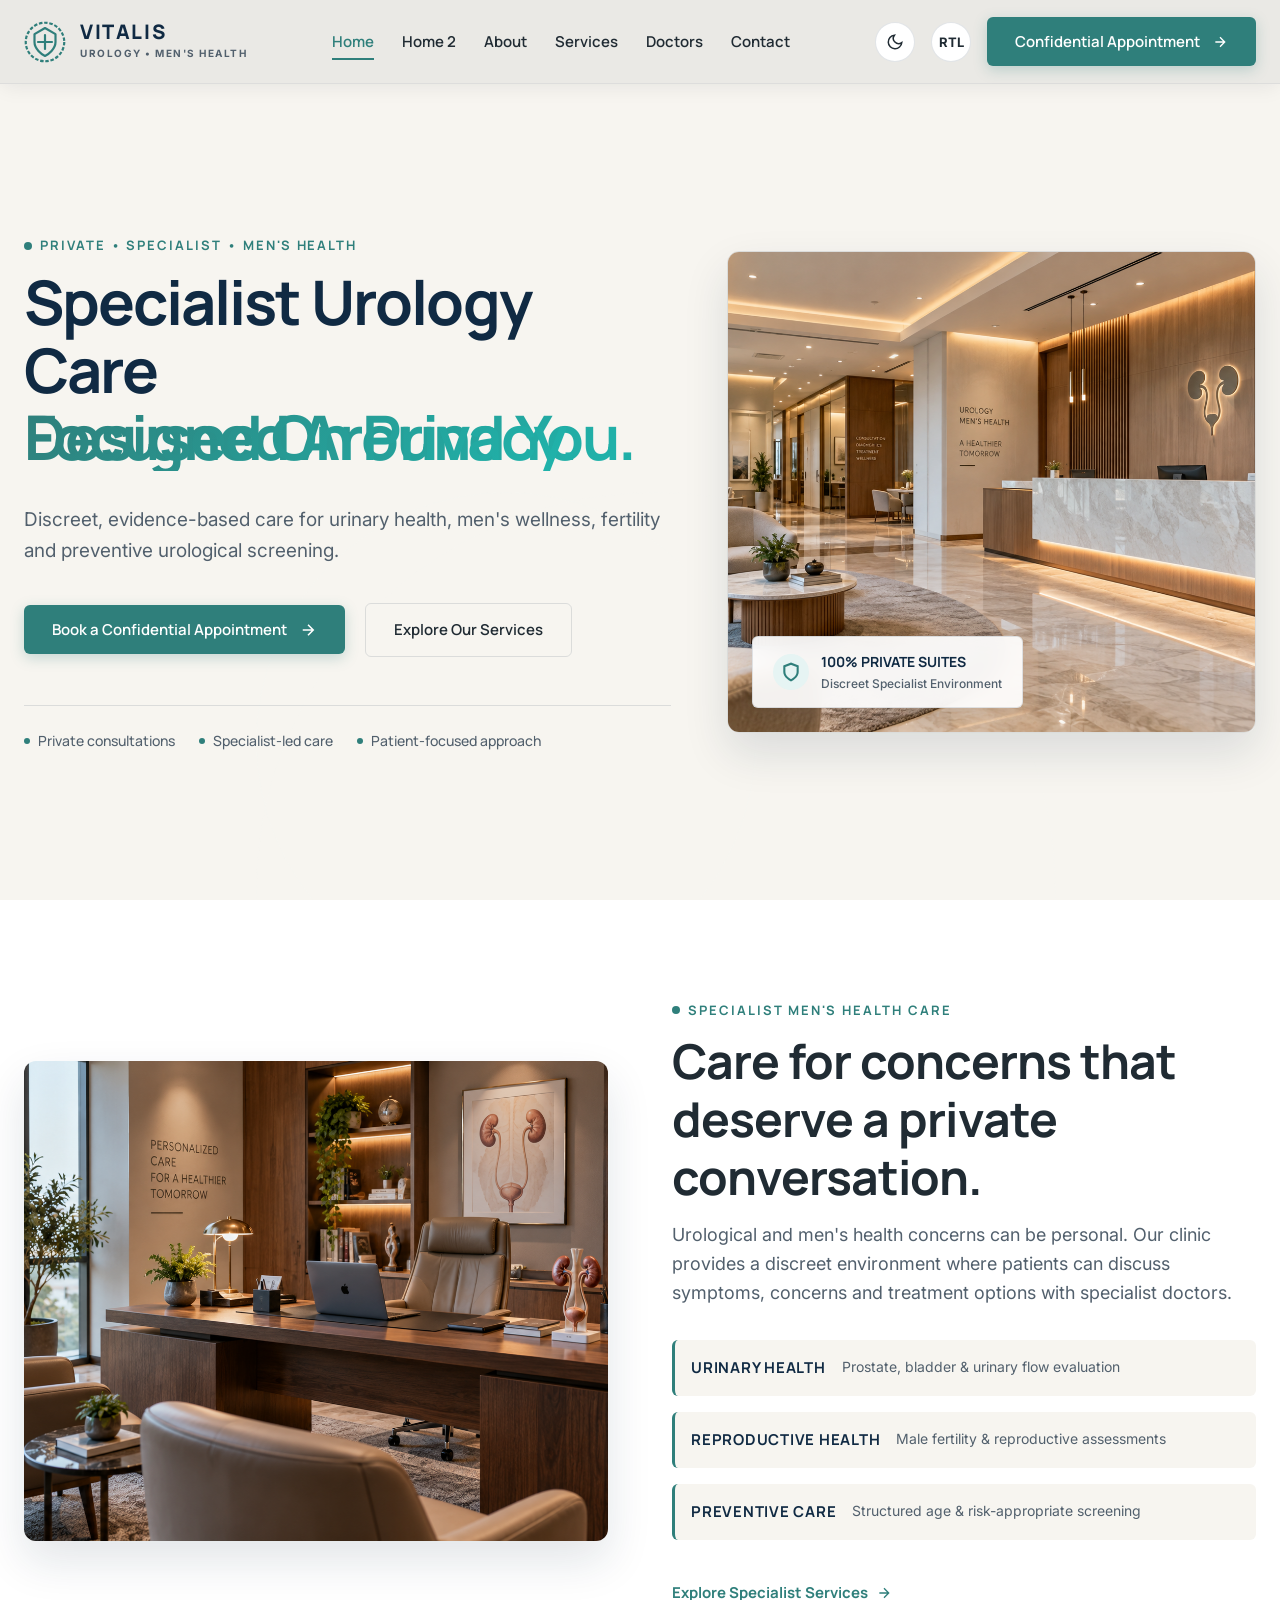
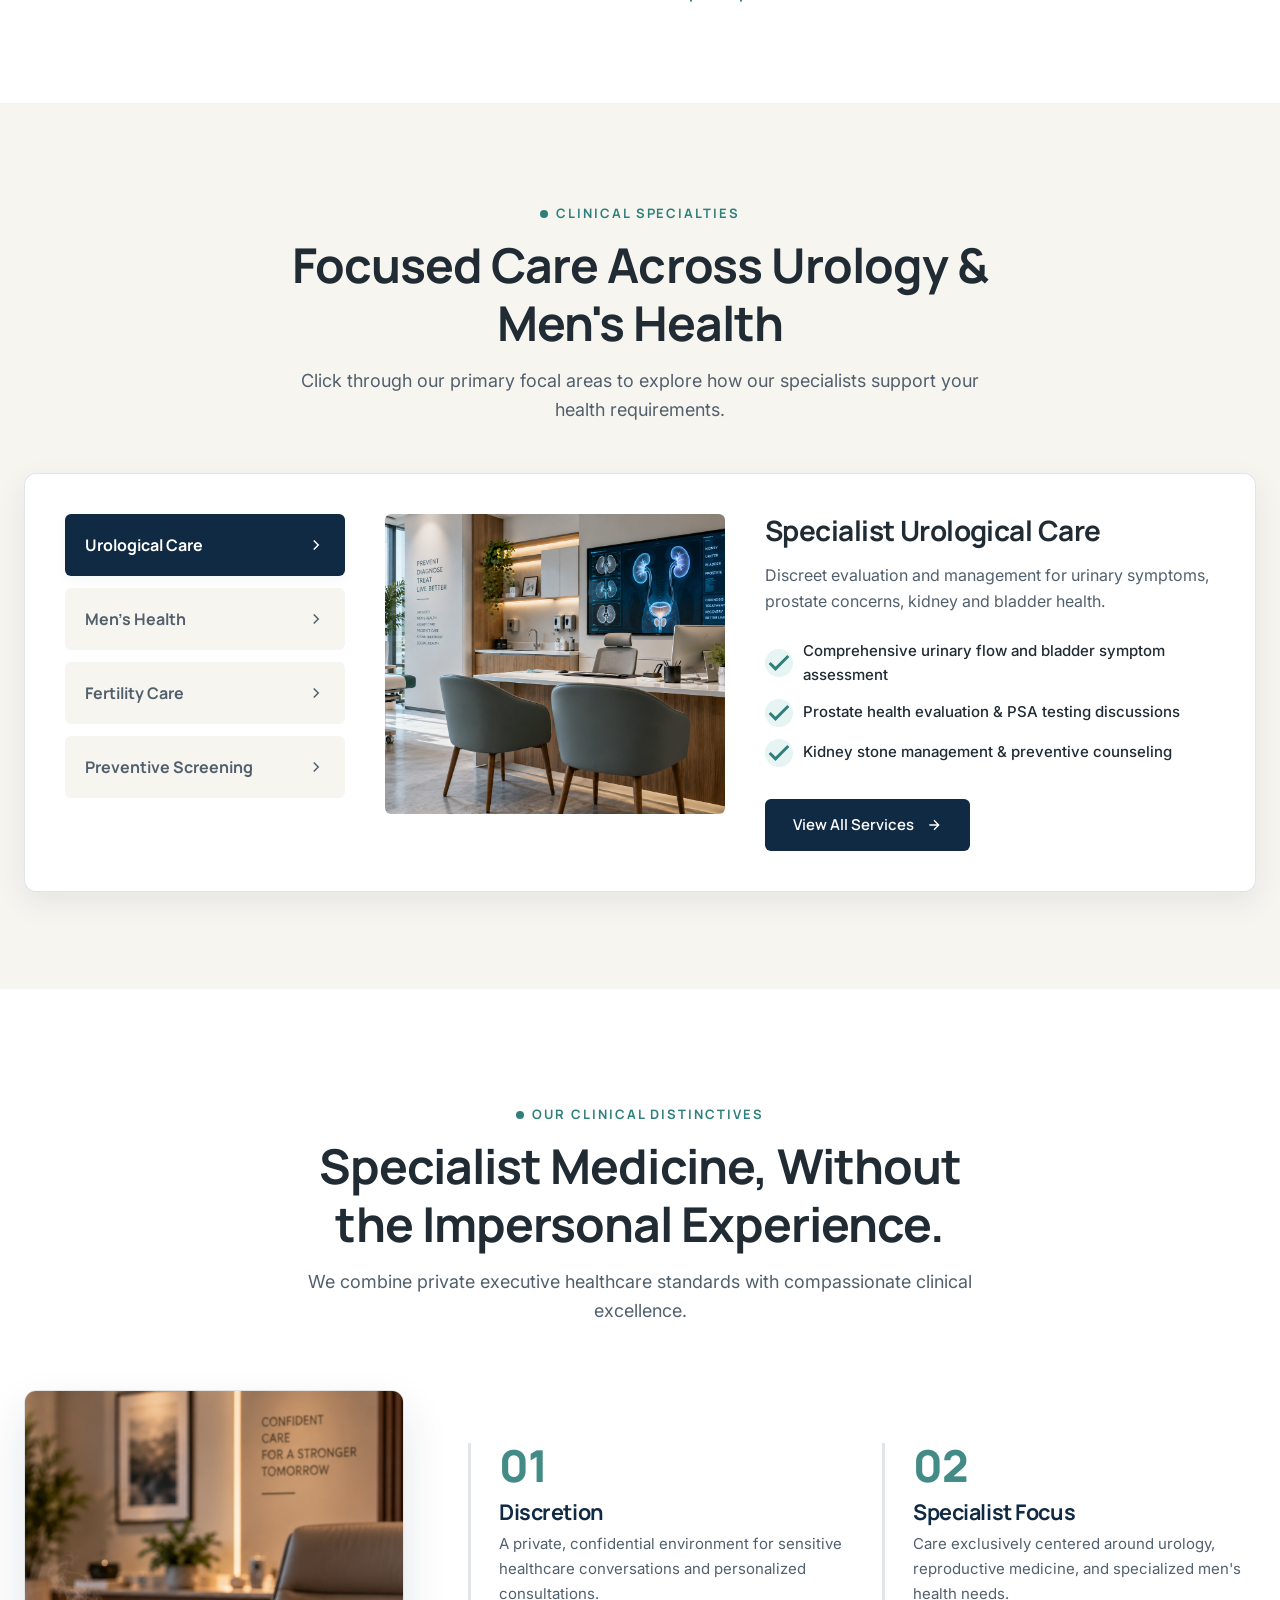
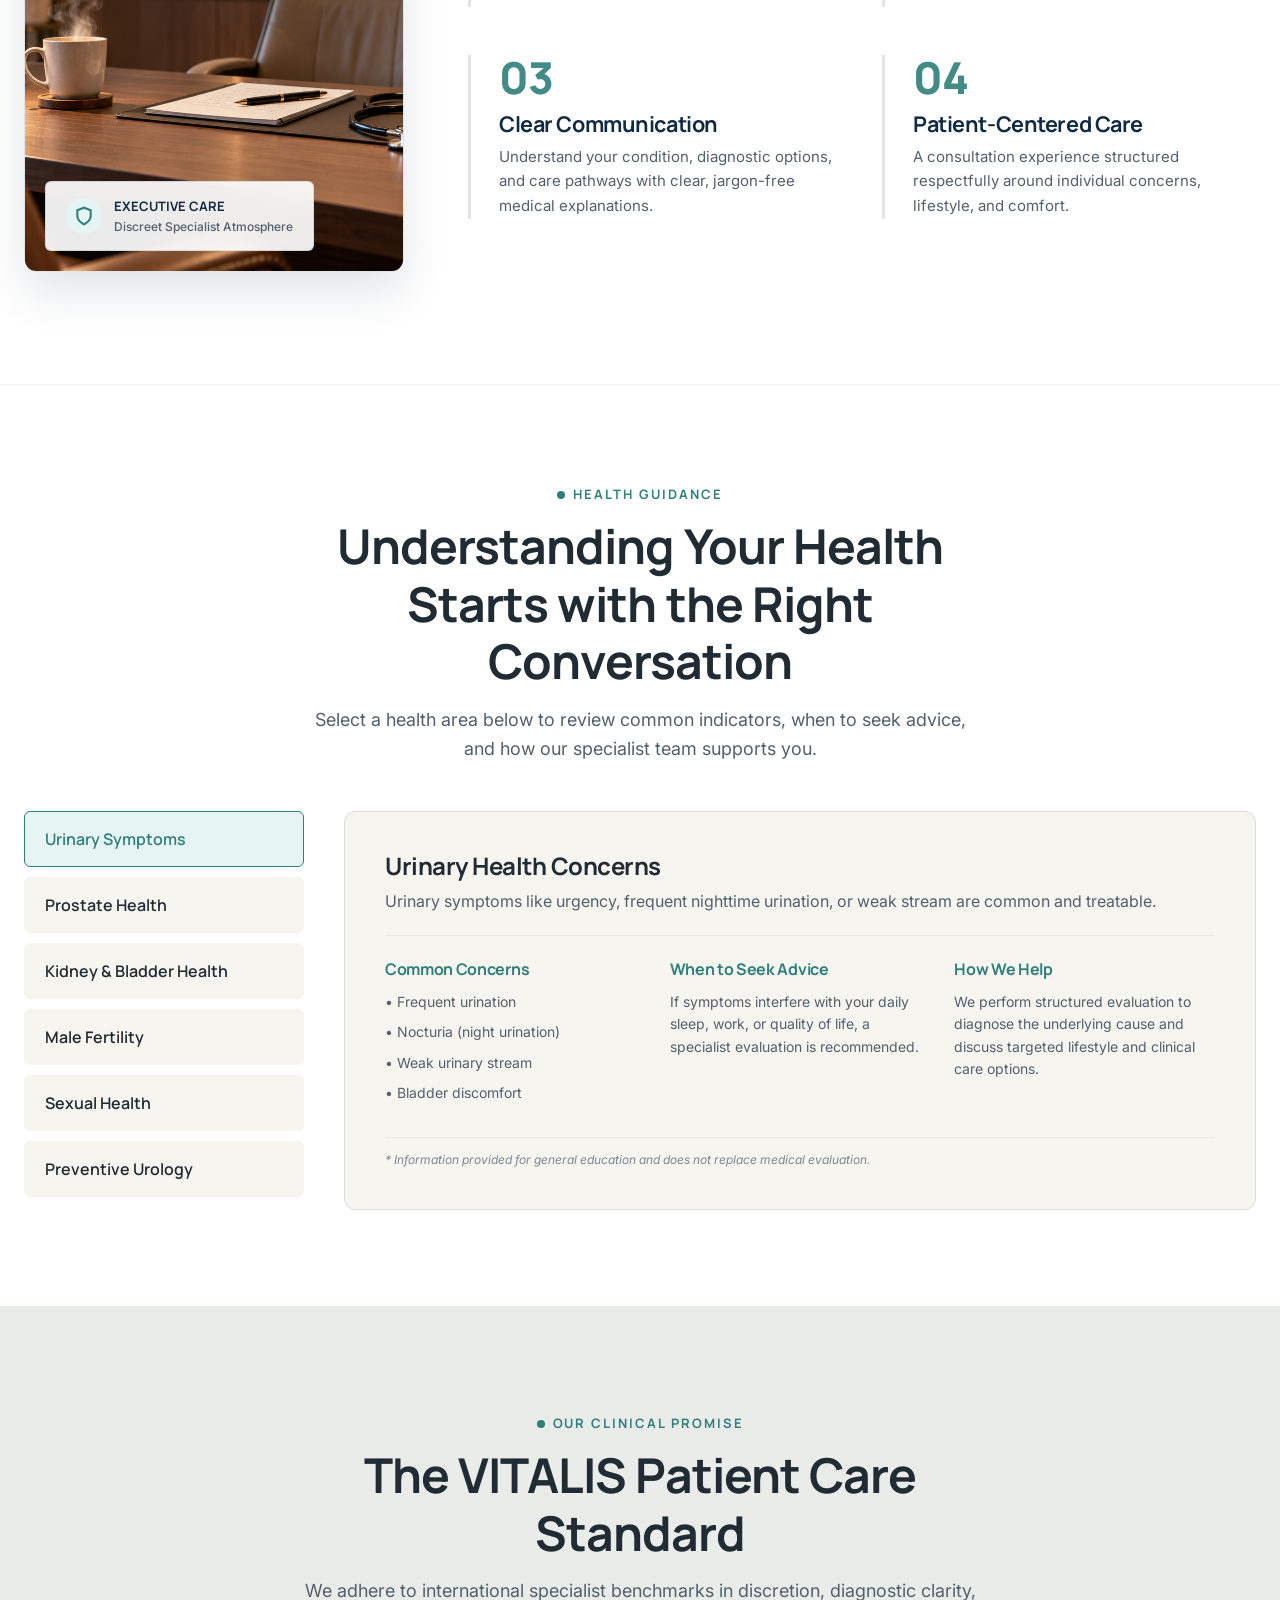
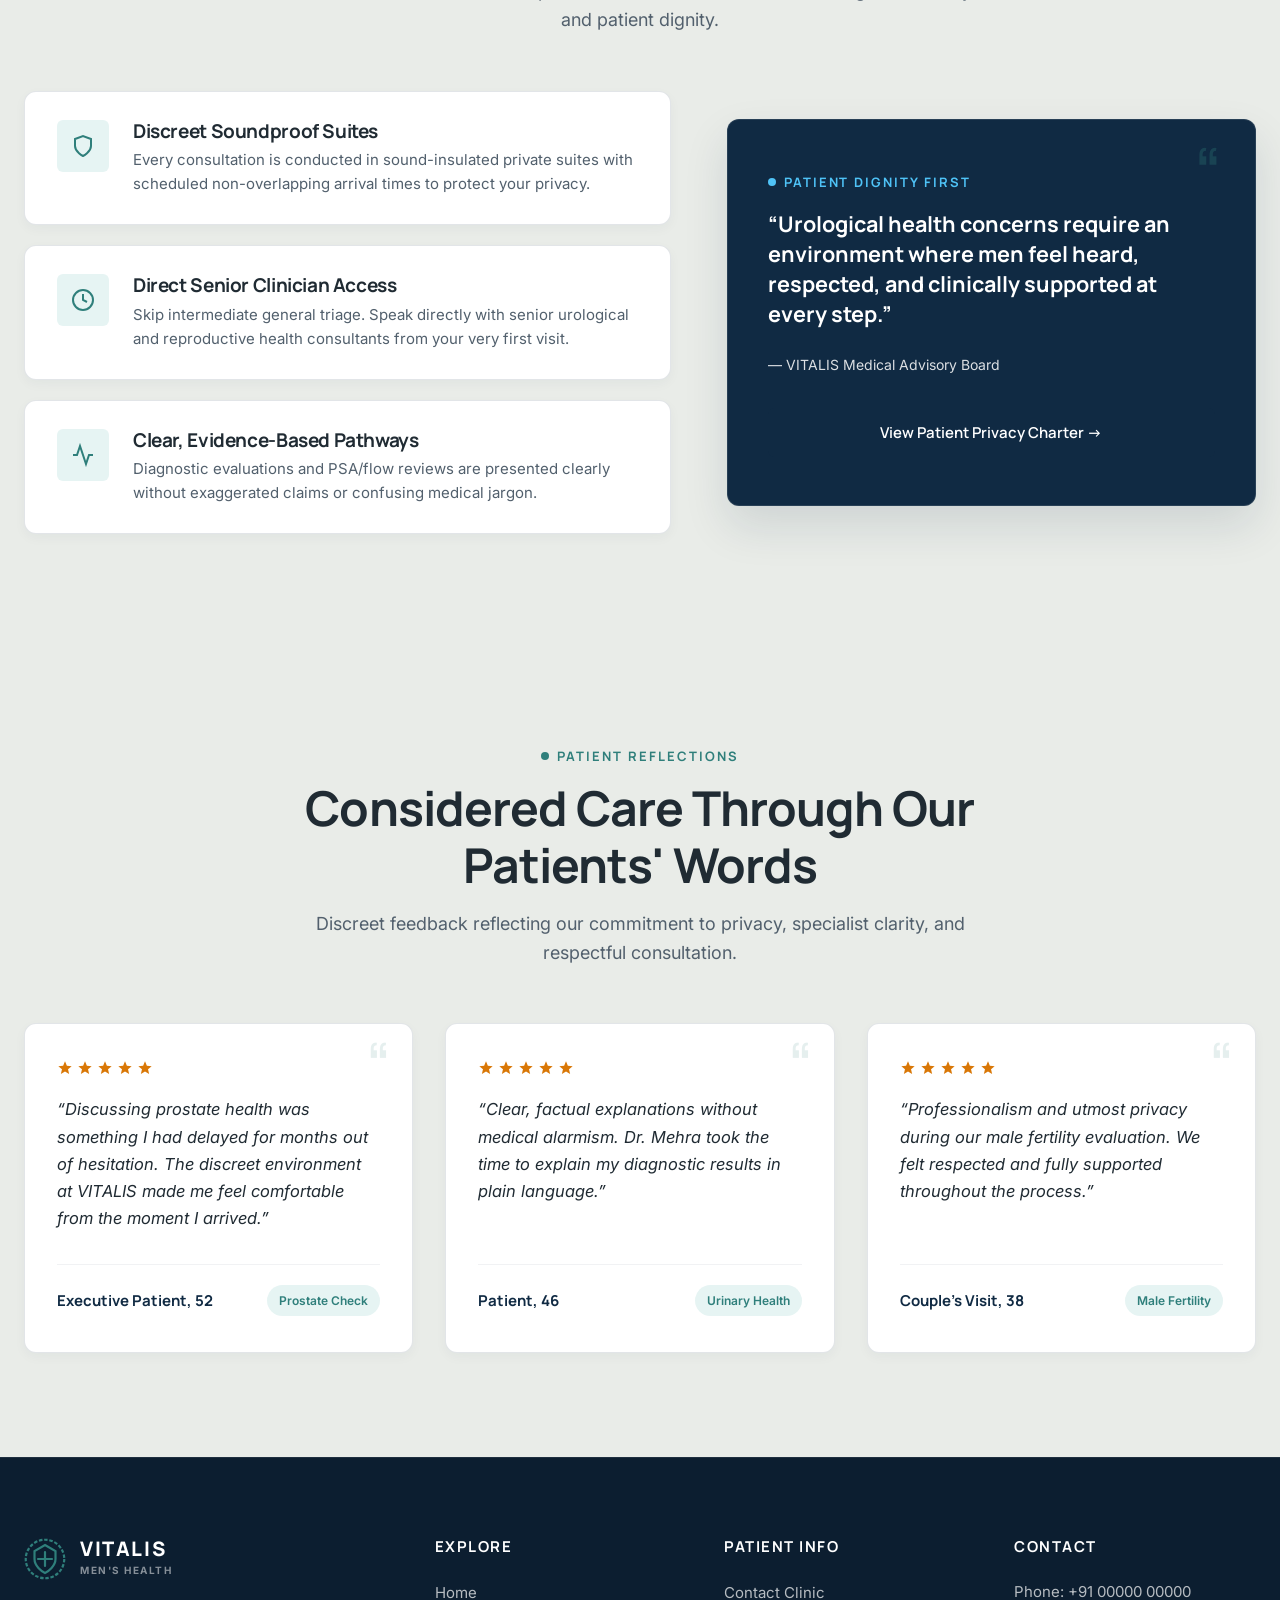
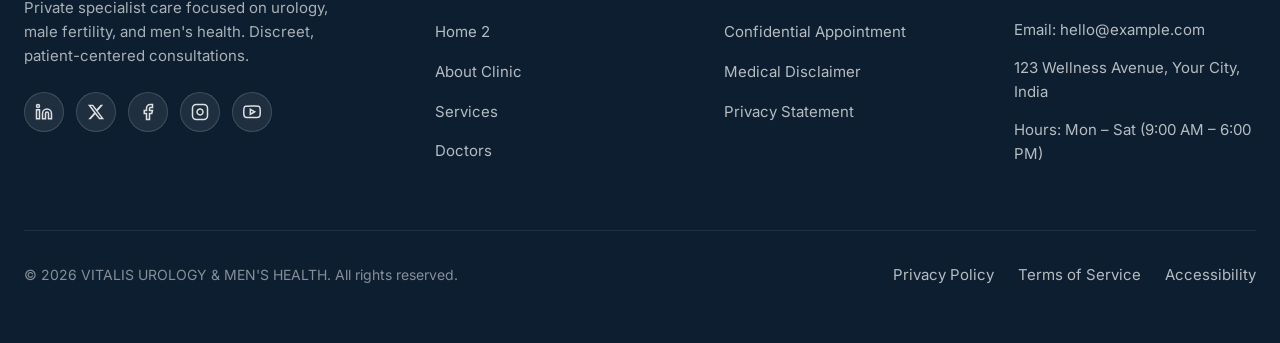
==== commit 58e01937: "2nd commit" ====
--- a/index.html
+++ b/index.html
@@ -9,6 +9,8 @@
   <meta property="og:description" content="Private specialist medical clinic focused on discreet, evidence-based care for men's urological and reproductive health needs.">
   <meta property="og:type" content="website">
 
+  <link rel="icon" type="image/svg+xml" href="assets/images/favicon.svg">
+  <link rel="shortcut icon" href="assets/images/favicon.svg" type="image/x-icon">
   <link rel="stylesheet" href="assets/css/style.css">
 </head>
 <body>
@@ -159,8 +161,8 @@
               <svg width="20" height="20" viewBox="0 0 24 24" fill="none" stroke="currentColor" stroke-width="2.5"><path d="M12 22s8-4 8-10V5l-8-3-8 3v7c0 6 8 10 8 10z"/></svg>
             </div>
             <div>
-              <div style="font-family: var(--font-heading); font-weight: 700; font-size: 0.875rem; color: var(--color-primary);">100% PRIVATE SUITES</div>
-              <div style="font-size: 0.75rem; color: var(--color-text-muted); font-weight: 500;">Discreet Specialist Environment</div>
+              <div class="hero-image-badge-title">100% PRIVATE SUITES</div>
+              <div class="hero-image-badge-sub">Discreet Specialist Environment</div>
             </div>
           </div>
         </div>
@@ -295,8 +297,8 @@
               <svg width="20" height="20" viewBox="0 0 24 24" fill="none" stroke="currentColor" stroke-width="2.5"><path d="M12 22s8-4 8-10V5l-8-3-8 3v7c0 6 8 10 8 10z"/></svg>
             </div>
             <div>
-              <div style="font-family: var(--font-heading); font-weight: 700; font-size: 0.8125rem; color: var(--color-primary);">EXECUTIVE CARE</div>
-              <div style="font-size: 0.75rem; color: var(--color-text-muted);">Discreet Specialist Atmosphere</div>
+              <div class="hero-image-badge-title" style="font-size: 0.8125rem;">EXECUTIVE CARE</div>
+              <div class="hero-image-badge-sub">Discreet Specialist Atmosphere</div>
             </div>
           </div>
         </div>
@@ -444,7 +446,7 @@
         <!-- Right Side Quote & Direct Action Card -->
         <div class="benchmark-quote-card">
           <div class="benchmark-quote-symbol">“</div>
-          <div class="eyebrow" style="color: var(--color-secondary-light); margin-bottom: 1rem;">PATIENT DIGNITY FIRST</div>
+          <div class="eyebrow benchmark-eyebrow">PATIENT DIGNITY FIRST</div>
           <blockquote style="font-family: var(--font-heading); font-size: 1.35rem; font-weight: 700; line-height: 1.4; margin-bottom: 1.5rem; position: relative; z-index: 2;">
             “Urological health concerns require an environment where men feel heard, respected, and clinically supported at every step.”
           </blockquote>
--- a/assets/css/style.css
+++ b/assets/css/style.css
@@ -229,24 +229,24 @@
 }
 
 .btn-primary {
+  background-color: var(--color-secondary);
+  color: #FFFFFF;
+  box-shadow: 0 4px 14px rgba(47, 127, 123, 0.25);
+}
+
+.btn-primary:hover {
+  background-color: var(--color-secondary-hover);
+  box-shadow: 0 6px 20px rgba(47, 127, 123, 0.35);
+  transform: translateY(-2px);
+}
+
+.btn-secondary {
   background-color: var(--color-primary);
   color: #FFFFFF;
-  box-shadow: var(--shadow-sm);
-}
-
-.btn-primary:hover {
+}
+
+.btn-secondary:hover {
   background-color: var(--color-primary-hover);
-  box-shadow: var(--shadow-md);
-  transform: translateY(-2px);
-}
-
-.btn-secondary {
-  background-color: var(--color-secondary);
-  color: #FFFFFF;
-}
-
-.btn-secondary:hover {
-  background-color: var(--color-secondary-hover);
   transform: translateY(-2px);
 }
 
@@ -269,6 +269,23 @@
 
 .btn-ghost:hover {
   background-color: var(--color-secondary-light);
+}
+
+[data-theme="dark"] .btn-outline {
+  border-color: var(--color-border);
+  color: var(--color-text-main);
+  background-color: transparent;
+}
+
+[data-theme="dark"] .btn-outline:hover {
+  border-color: var(--color-secondary);
+  background-color: rgba(58, 175, 169, 0.18);
+  color: #FFFFFF !important;
+}
+
+[data-theme="dark"] .btn-ghost:hover {
+  background-color: rgba(58, 175, 169, 0.18);
+  color: #FFFFFF !important;
 }
 
 .btn-icon-link {
@@ -680,6 +697,44 @@
   min-height: 110px;
 }
 
+.form-select {
+  appearance: none;
+  -webkit-appearance: none;
+  -moz-appearance: none;
+  padding-right: 2.75rem;
+  background-image: url("data:image/svg+xml,%3Csvg xmlns='http://www.w3.org/2000/svg' width='16' height='16' viewBox='0 0 24 24' fill='none' stroke='%23202B33' stroke-width='2.2' stroke-linecap='round' stroke-linejoin='round'%3E%3Cpolyline points='6 9 12 15 18 9'%3E%3C/polyline%3E%3C/svg%3E");
+  background-repeat: no-repeat;
+  background-position: right 1.25rem center;
+  background-size: 1rem 1rem;
+  cursor: pointer;
+}
+
+[data-theme="dark"] .form-select {
+  background-image: url("data:image/svg+xml,%3Csvg xmlns='http://www.w3.org/2000/svg' width='16' height='16' viewBox='0 0 24 24' fill='none' stroke='%23F7F5F0' stroke-width='2.2' stroke-linecap='round' stroke-linejoin='round'%3E%3Cpolyline points='6 9 12 15 18 9'%3E%3C/polyline%3E%3C/svg%3E");
+}
+
+input[type="date"]::-webkit-calendar-picker-indicator {
+  cursor: pointer;
+}
+
+[data-theme="dark"] input[type="date"] {
+  color-scheme: dark;
+}
+
+[data-theme="dark"] input[type="date"]::-webkit-calendar-picker-indicator {
+  background-image: url("data:image/svg+xml,%3Csvg xmlns='http://www.w3.org/2000/svg' width='24' height='24' viewBox='0 0 24 24' fill='none' stroke='%23FFFFFF' stroke-width='2' stroke-linecap='round' stroke-linejoin='round'%3E%3Crect x='3' y='4' width='18' height='18' rx='2' ry='2'%3E%3C/rect%3E%3Cline x1='16' y1='2' x2='16' y2='6'%3E%3C/line%3E%3Cline x1='8' y1='2' x2='8' y2='6'%3E%3C/line%3E%3Cline x1='3' y1='10' x2='21' y2='10'%3E%3C/line%3E%3C/svg%3E");
+  background-repeat: no-repeat;
+  background-position: center;
+  background-size: 1.15rem;
+  filter: none;
+  cursor: pointer;
+  opacity: 0.9;
+}
+
+[data-theme="dark"] input[type="date"]::-webkit-calendar-picker-indicator:hover {
+  opacity: 1;
+}
+
 .form-error-msg {
   font-size: 0.75rem;
   color: #D9381E;
@@ -762,8 +817,9 @@
    NON-HOME INNER PAGE HERO SECTIONS (About, Services, Doctors, Contact)
    ========================================== */
 .page-hero-section {
-  min-height: 440px !important;
-  padding: 4.5rem 0 !important;
+  min-height: 310px !important;
+  height: 320px !important;
+  padding: 3rem 0 !important;
   display: flex !important;
   align-items: center !important;
   justify-content: center !important;
@@ -794,12 +850,15 @@
   margin-inline: auto !important;
   display: flex !important;
   text-align: center !important;
+  margin-bottom: 0.5rem !important;
 }
 
 .page-hero-section .hero-title {
   color: #FFFFFF !important;
   text-align: center !important;
   margin-inline: auto !important;
+  font-size: clamp(2rem, 3.5vw, 2.75rem) !important;
+  margin-bottom: 0.75rem !important;
   text-shadow: 0 2px 14px rgba(0, 0, 0, 0.4);
 }
 
@@ -807,12 +866,22 @@
   color: rgba(255, 255, 255, 0.92) !important;
   text-align: center !important;
   margin-inline: auto !important;
+  font-size: 1rem !important;
+  line-height: 1.55 !important;
   max-width: 680px;
 }
 
 .page-hero-section .hero-actions {
   justify-content: center !important;
-  margin-top: 1.75rem;
+  margin-top: 1.25rem !important;
+}
+
+@media (max-width: 768px) {
+  .page-hero-section {
+    min-height: 260px !important;
+    height: auto !important;
+    padding: 2.25rem 0 !important;
+  }
 }
 
 /* ==========================================
@@ -957,6 +1026,18 @@
   letter-spacing: -0.03em;
 }
 
+[data-theme="dark"] .hero-title,
+[data-theme="dark"] .section-title,
+[data-theme="dark"] .modal-title,
+[data-theme="dark"] .doctor-name,
+[data-theme="dark"] .contact-card h3,
+[data-theme="dark"] .faq-question,
+[data-theme="dark"] .why-editorial-card h3,
+[data-theme="dark"] .condition-card h3,
+[data-theme="dark"] .privacy-highlight-box h3 {
+  color: #FFFFFF;
+}
+
 .hero-subtitle {
   font-size: 1.1875rem;
   color: var(--color-text-muted);
@@ -1030,10 +1111,28 @@
   box-shadow: var(--shadow-md);
 }
 
+.hero-image-badge-title {
+  font-family: var(--font-heading);
+  font-weight: 700;
+  font-size: 0.875rem;
+  color: var(--color-primary);
+}
+
+.hero-image-badge-sub {
+  font-size: 0.75rem;
+  color: var(--color-text-muted);
+  font-weight: 500;
+}
+
 [data-theme="dark"] .hero-image-badge {
   background-color: rgba(16, 36, 62, 0.92);
   color: var(--color-text-main);
   border-color: var(--color-border);
+}
+
+[data-theme="dark"] .hero-image-badge .hero-image-badge-title,
+[data-theme="dark"] .hero-image-badge [style*="color: var(--color-primary)"] {
+  color: var(--color-text-main) !important;
 }
 
 .hero-image-badge-icon {
@@ -1634,6 +1733,39 @@
   height: 100%;
 }
 
+.contact-info-title {
+  font-size: 1.5rem;
+  margin-bottom: 0.5rem;
+  color: var(--color-text-main);
+  font-family: var(--font-heading);
+  font-weight: 800;
+}
+
+.contact-info-subtitle {
+  font-size: 0.875rem;
+  color: var(--color-secondary);
+  font-weight: 700;
+  margin-bottom: 2rem;
+  letter-spacing: 0.05em;
+}
+
+.contact-social-title {
+  font-size: 0.9375rem;
+  font-weight: 700;
+  color: var(--color-text-main);
+  margin-bottom: 0.35rem;
+  display: flex;
+  align-items: center;
+  gap: 0.5rem;
+}
+
+.map-info-title {
+  display: block;
+  font-size: 0.875rem;
+  color: var(--color-text-main);
+  font-weight: 700;
+}
+
 .contact-social-box {
   margin-top: 1.5rem;
   padding-top: 1.5rem;
@@ -1667,6 +1799,16 @@
   box-shadow: var(--shadow-xs);
 }
 
+[data-theme="dark"] .social-channel-card {
+  background-color: rgba(255, 255, 255, 0.04);
+  border-color: var(--color-border);
+}
+
+[data-theme="dark"] .social-channel-card:hover {
+  background-color: rgba(91, 170, 166, 0.15);
+  border-color: var(--color-secondary);
+}
+
 .social-channel-icon {
   width: 34px;
   height: 34px;
@@ -1684,7 +1826,7 @@
   display: block;
   font-size: 0.8125rem;
   font-weight: 700;
-  color: var(--color-primary);
+  color: var(--color-text-main);
 }
 
 .social-handle {
@@ -2239,10 +2381,26 @@
   border: 1px solid rgba(255, 255, 255, 0.1);
 }
 
+.benchmark-quote-card .eyebrow,
+.benchmark-eyebrow {
+  color: #4FC3F7;
+  margin-bottom: 1rem;
+}
+
+.benchmark-quote-card .eyebrow::before,
+.benchmark-eyebrow::before {
+  background-color: currentColor;
+}
+
 [data-theme="dark"] .benchmark-quote-card {
   background-color: var(--color-bg-card);
   color: var(--color-text-main);
   border-color: var(--color-border);
+}
+
+[data-theme="dark"] .benchmark-quote-card .eyebrow,
+[data-theme="dark"] .benchmark-eyebrow {
+  color: var(--color-secondary);
 }
 
 .benchmark-quote-symbol {
@@ -2282,6 +2440,16 @@
   .clinic-experience-collage {
     grid-template-columns: 1fr;
     gap: 2.5rem;
+  }
+  .hero-grid .hero-content {
+    text-align: center;
+    margin-inline: auto;
+  }
+  .hero-grid .hero-actions {
+    justify-content: center;
+  }
+  .hero-grid .trust-badge-row {
+    justify-content: center;
   }
   .service-tab-list {
     height: auto;
@@ -3704,14 +3872,15 @@
   border-radius: var(--radius-sm);
   padding: 0.875rem 1.125rem;
   box-shadow: var(--shadow-md);
-  min-width: 130px;
+  min-width: 140px;
+  white-space: nowrap;
   animation: bubbleFloat 4s ease-in-out infinite alternate;
   z-index: 5;
 }
 
-.bubble-a { top: 1.5rem; inset-inline-end: -1.5rem; animation-delay: 0s; }
-.bubble-b { top: 50%; inset-inline-end: -2rem; transform: translateY(-50%); animation-delay: 0.8s; }
-.bubble-c { bottom: 2rem; inset-inline-start: -1.5rem; animation-delay: 1.5s; }
+.bubble-a { top: 1.5rem; inset-inline-end: 0.75rem; animation-delay: 0s; }
+.bubble-b { top: 50%; inset-inline-end: 0.75rem; transform: translateY(-50%); animation-delay: 0.8s; }
+.bubble-c { bottom: 2rem; inset-inline-start: 0.75rem; animation-delay: 1.5s; }
 
 @keyframes bubbleFloat {
   0%   { transform: translateY(0); }
@@ -3842,20 +4011,40 @@
 @media (max-width: 960px) {
   .credentials-layout {
     grid-template-columns: 1fr;
-    gap: 3rem;
+    gap: 2.5rem;
   }
   .cred-image-frame {
-    aspect-ratio: 16 / 9;
-  }
-  .bubble-a,
-  .bubble-b,
-  .bubble-c {
-    transform: none !important;
-    animation: none !important;
-  }
-  .bubble-a { top: 1rem; inset-inline-end: 1rem; }
-  .bubble-b { top: unset; bottom: 1rem; inset-inline-end: 1rem; }
-  .bubble-c { display: none; }
+    aspect-ratio: 4 / 5;
+    max-height: 480px;
+    margin-inline: auto;
+  }
+  .bubble-a { top: 1.25rem; inset-inline-end: 0.5rem; }
+  .bubble-b { top: 50%; bottom: auto; inset-inline-end: 0.5rem; transform: translateY(-50%) !important; }
+  .bubble-c { bottom: 1.25rem; inset-inline-start: 0.5rem; }
+}
+
+@media (max-width: 576px) {
+  .cred-image-frame {
+    aspect-ratio: 4 / 5;
+    max-height: 420px;
+  }
+  .cred-stat-bubble {
+    padding: 0.45rem 0.65rem;
+    min-width: 90px;
+    gap: 0.1rem;
+    border-radius: 6px;
+    box-shadow: 0 4px 12px rgba(0, 0, 0, 0.15);
+  }
+  .bubble-num {
+    font-size: 1.05rem;
+  }
+  .bubble-label {
+    font-size: 0.58rem;
+    letter-spacing: 0.02em;
+  }
+  .bubble-a { top: 0.875rem; inset-inline-end: 0.35rem; }
+  .bubble-b { top: 50%; bottom: auto; inset-inline-end: 0.35rem; transform: translateY(-50%) !important; }
+  .bubble-c { bottom: 0.875rem; inset-inline-start: 0.35rem; }
 }
 
 
@@ -3868,19 +4057,17 @@
   position: relative;
 }
 
-/* Asymmetric 2-col mosaic */
+/* 3-Column Consultation Experience Grid */
 .mosaic-grid {
   display: grid;
-  grid-template-columns: 1.2fr 1fr;
-  grid-template-rows: auto;
-  gap: 1.25rem;
-  margin-bottom: 3rem;
+  grid-template-columns: repeat(3, 1fr);
+  gap: 1.5rem;
+  margin-bottom: 3.5rem;
+  align-items: stretch;
 }
 
 .mosaic-stack {
-  display: flex;
-  flex-direction: column;
-  gap: 1.25rem;
+  display: contents;
 }
 
 /* Mosaic card base */
@@ -3888,24 +4075,35 @@
   position: relative;
   border-radius: var(--radius-md);
   overflow: hidden;
+  min-height: 440px;
+  display: flex;
+  flex-direction: column;
+  justify-content: flex-end;
+  box-shadow: 0 10px 30px rgba(16, 42, 67, 0.08);
+  transition: transform 0.4s cubic-bezier(0.16, 1, 0.3, 1), box-shadow 0.4s ease;
   cursor: default;
 }
 
-.mosaic-tall {
-  height: 520px;
-}
-
+.mosaic-card:hover {
+  transform: translateY(-6px);
+  box-shadow: 0 20px 40px rgba(16, 42, 67, 0.16);
+}
+
+.mosaic-tall,
 .mosaic-half {
-  flex: 1;
-  min-height: 245px;
+  min-height: 440px;
 }
 
 .mosaic-img {
+  position: absolute;
+  top: 0;
+  left: 0;
   width: 100%;
   height: 100%;
   object-fit: cover;
   transition: transform 0.7s cubic-bezier(0.16, 1, 0.3, 1);
   display: block;
+  z-index: 0;
 }
 
 .mosaic-card:hover .mosaic-img {
@@ -3916,67 +4114,58 @@
   position: absolute;
   inset: 0;
   background: linear-gradient(
-    175deg,
-    rgba(16, 42, 67, 0.1) 0%,
-    rgba(16, 42, 67, 0.75) 100%
+    180deg,
+    rgba(16, 42, 67, 0.15) 0%,
+    rgba(16, 42, 67, 0.5) 50%,
+    rgba(16, 42, 67, 0.95) 100%
   );
   transition: opacity 0.4s ease;
+  z-index: 1;
 }
 
 .mosaic-card:hover .mosaic-overlay {
-  opacity: 0.85;
+  opacity: 0.95;
 }
 
 .mosaic-text-box {
-  position: absolute;
-  bottom: 0;
-  left: 0;
-  right: 0;
-  padding: 1.75rem;
-  transform: translateY(4px);
-  transition: transform 0.4s cubic-bezier(0.16, 1, 0.3, 1);
+  position: relative;
   z-index: 2;
-}
-
-.mosaic-card:hover .mosaic-text-box {
-  transform: translateY(0);
+  padding: 2rem 1.75rem 1.75rem;
+  margin-top: auto;
 }
 
 .mosaic-step {
-  font-size: 0.6875rem;
+  font-size: 0.75rem;
   font-weight: 800;
   letter-spacing: 0.12em;
   text-transform: uppercase;
-  color: var(--color-secondary);
-  margin-bottom: 0.5rem;
-  background-color: rgba(47, 127, 123, 0.18);
+  color: #FFFFFF;
+  margin-bottom: 0.75rem;
+  background-color: var(--color-secondary);
   display: inline-block;
-  padding: 0.25rem 0.625rem;
+  padding: 0.35rem 0.85rem;
   border-radius: var(--radius-full);
+  box-shadow: 0 4px 12px rgba(0, 0, 0, 0.25);
 }
 
 .mosaic-card-title {
   font-family: var(--font-heading);
-  font-size: 1.125rem;
+  font-size: 1.25rem;
   font-weight: 700;
   color: #FFFFFF;
-  margin-bottom: 0.5rem;
-  line-height: 1.25;
+  margin-bottom: 0.6rem;
+  line-height: 1.3;
+  text-shadow: 0 2px 4px rgba(0, 0, 0, 0.5);
 }
 
 .mosaic-card-desc {
-  font-size: 0.8125rem;
-  color: rgba(255, 255, 255, 0.78);
+  font-size: 0.875rem;
+  color: rgba(255, 255, 255, 0.92);
   line-height: 1.6;
-  max-width: 380px;
-  opacity: 0;
-  transform: translateY(8px);
-  transition: opacity 0.4s ease 0.05s, transform 0.4s ease 0.05s;
-}
-
-.mosaic-card:hover .mosaic-card-desc {
+  max-width: 100%;
   opacity: 1;
-  transform: translateY(0);
+  transform: none;
+  text-shadow: 0 1px 3px rgba(0, 0, 0, 0.5);
 }
 
 /* Trust counter strip */
@@ -4035,46 +4224,54 @@
   flex-shrink: 0;
 }
 
-/* Responsive mosaic */
-@media (max-width: 900px) {
+/* Responsive mosaic grid */
+@media (max-width: 992px) {
+  .mosaic-grid {
+    grid-template-columns: repeat(2, 1fr);
+  }
+  .mosaic-card {
+    height: 400px;
+  }
+}
+
+@media (max-width: 640px) {
   .mosaic-grid {
     grid-template-columns: 1fr;
   }
-  .mosaic-tall {
-    height: 320px;
-  }
-  .mosaic-half {
-    min-height: 200px;
-  }
-  .mosaic-card-desc {
-    opacity: 1;
-    transform: none;
+  .mosaic-card {
+    height: 350px;
   }
   .mosaic-trust-strip {
-    padding: 1.5rem;
-    gap: 1.25rem;
+    padding: 1.25rem 1rem;
+    gap: 0.875rem;
+    flex-direction: column;
+    align-items: stretch;
   }
   .trust-strip-divider {
     display: none;
   }
-}
-
-@media (max-width: 560px) {
-  .mosaic-trust-strip {
-    flex-direction: column;
-    align-items: stretch;
-    text-align: center;
-  }
   .trust-strip-item {
+    width: 100%;
+    flex: 1 1 100%;
+    min-width: unset;
     flex-direction: row;
     justify-content: space-between;
     align-items: center;
-    border-bottom: 1px solid rgba(255,255,255,0.08);
+    border-bottom: 1px solid rgba(255, 255, 255, 0.08);
     padding-bottom: 0.75rem;
   }
   .trust-strip-item:last-child {
     border-bottom: none;
     padding-bottom: 0;
+  }
+  .trust-strip-num {
+    font-size: 1.5rem;
+    min-width: unset;
+    text-align: left;
+  }
+  .trust-strip-label {
+    text-align: right;
+    font-size: 0.75rem;
   }
 }
 
@@ -4158,3 +4355,521 @@
     height: 360px;
   }
 }
+
+/* ==========================================================================
+   HOME 2 UNIQUE SECTION — EXECUTIVE CARE PATHWAY & DIAGNOSTIC NAVIGATOR
+   ========================================================================== */
+.executive-pathway-section {
+  padding: 7rem 0;
+  background-color: var(--color-bg-primary);
+  position: relative;
+  overflow: hidden;
+  border-top: 1px solid var(--color-border-subtle);
+  border-bottom: 1px solid var(--color-border-subtle);
+}
+
+.executive-pathway-section::before {
+  content: "";
+  position: absolute;
+  top: -150px;
+  inset-inline-start: -150px;
+  width: 500px;
+  height: 500px;
+  border-radius: 50%;
+  background: radial-gradient(circle, rgba(47, 127, 123, 0.12) 0%, rgba(47, 127, 123, 0) 70%);
+  pointer-events: none;
+}
+
+.pathway-header {
+  text-align: center;
+  max-width: 760px;
+  margin-inline: auto;
+  margin-bottom: 4rem;
+}
+
+.pathway-eyebrow-badge {
+  display: inline-flex;
+  align-items: center;
+  gap: 0.625rem;
+  padding: 0.4rem 1rem;
+  border-radius: var(--radius-full);
+  background-color: var(--color-secondary-light);
+  color: var(--color-secondary);
+  font-family: var(--font-heading);
+  font-size: 0.78125rem;
+  font-weight: 700;
+  letter-spacing: 0.12em;
+  margin-bottom: 1rem;
+  border: 1px solid rgba(47, 127, 123, 0.2);
+}
+
+.pathway-eyebrow-badge .pulse-dot {
+  width: 8px;
+  height: 8px;
+  border-radius: 50%;
+  background-color: var(--color-secondary);
+  box-shadow: 0 0 0 0 rgba(47, 127, 123, 0.5);
+  animation: pulseDotGlow 2s infinite;
+}
+
+@keyframes pulseDotGlow {
+  0% { box-shadow: 0 0 0 0 rgba(47, 127, 123, 0.6); }
+  70% { box-shadow: 0 0 0 8px rgba(47, 127, 123, 0); }
+  100% { box-shadow: 0 0 0 0 rgba(47, 127, 123, 0); }
+}
+
+.pathway-interactive-wrapper {
+  display: grid;
+  grid-template-columns: 440px 1fr;
+  gap: 2.5rem;
+  align-items: start;
+}
+
+/* Left Steps Column */
+.pathway-steps-column {
+  display: flex;
+  flex-direction: column;
+  gap: 1rem;
+  position: relative;
+  padding-inline-start: 0.5rem;
+}
+
+.pathway-connector-line {
+  position: absolute;
+  top: 2rem;
+  bottom: 2rem;
+  inset-inline-start: 1.85rem;
+  width: 3px;
+  background-color: var(--color-border);
+  z-index: 1;
+  border-radius: 4px;
+}
+
+.pathway-progress-fill {
+  width: 100%;
+  height: 0%;
+  background: linear-gradient(to bottom, var(--color-secondary), #20B2AA);
+  border-radius: 4px;
+  transition: height 0.45s cubic-bezier(0.16, 1, 0.3, 1);
+}
+
+.pathway-step-btn {
+  display: flex;
+  align-items: center;
+  gap: 1.25rem;
+  padding: 1.25rem 1.35rem;
+  border-radius: var(--radius-md);
+  background-color: var(--color-bg-card);
+  border: 1px solid var(--color-border);
+  text-align: inset-inline-start;
+  cursor: pointer;
+  position: relative;
+  z-index: 2;
+  transition: all var(--transition-base);
+  outline: none;
+}
+
+.pathway-step-btn:hover {
+  transform: translateX(6px);
+  border-color: var(--color-secondary);
+  box-shadow: var(--shadow-md);
+}
+
+[dir="rtl"] .pathway-step-btn:hover {
+  transform: translateX(-6px);
+}
+
+.pathway-step-btn.active {
+  background-color: var(--color-bg-card);
+  border-color: var(--color-secondary);
+  box-shadow: 0 10px 30px rgba(47, 127, 123, 0.15);
+}
+
+.step-badge-node {
+  width: 44px;
+  height: 44px;
+  border-radius: 50%;
+  background-color: var(--color-bg-primary);
+  border: 2px solid var(--color-border);
+  display: flex;
+  align-items: center;
+  justify-content: center;
+  flex-shrink: 0;
+  position: relative;
+  transition: all var(--transition-fast);
+}
+
+.node-number {
+  font-family: var(--font-heading);
+  font-weight: 800;
+  font-size: 0.9375rem;
+  color: var(--color-text-muted);
+}
+
+.pathway-step-btn.active .step-badge-node {
+  background-color: var(--color-secondary);
+  border-color: var(--color-secondary);
+  color: #ffffff;
+}
+
+.pathway-step-btn.active .node-number {
+  color: #ffffff;
+}
+
+.node-ring {
+  position: absolute;
+  inset: -6px;
+  border-radius: 50%;
+  border: 2px solid var(--color-secondary);
+  opacity: 0;
+  transform: scale(0.8);
+  transition: all var(--transition-fast);
+}
+
+.pathway-step-btn.active .node-ring {
+  opacity: 1;
+  transform: scale(1);
+  animation: pulseNodeRing 2.5s infinite;
+}
+
+@keyframes pulseNodeRing {
+  0% { transform: scale(1); opacity: 0.8; }
+  50% { transform: scale(1.15); opacity: 0; }
+  100% { transform: scale(1); opacity: 0; }
+}
+
+.step-info {
+  flex: 1;
+}
+
+.step-phase-tag {
+  font-family: var(--font-heading);
+  font-size: 0.71875rem;
+  font-weight: 700;
+  letter-spacing: 0.1em;
+  color: var(--color-secondary);
+  display: block;
+  margin-bottom: 0.2rem;
+}
+
+.step-title {
+  font-size: 1.0625rem;
+  font-weight: 700;
+  color: var(--color-primary);
+  margin: 0 0 0.25rem 0;
+}
+
+[data-theme="dark"] .step-title {
+  color: var(--color-text-main);
+}
+
+.step-summary {
+  font-size: 0.8125rem;
+  color: var(--color-text-muted);
+  margin: 0;
+  line-height: 1.4;
+}
+
+.step-arrow-icon {
+  color: var(--color-text-light);
+  transition: transform var(--transition-fast), color var(--transition-fast);
+}
+
+.pathway-step-btn.active .step-arrow-icon {
+  color: var(--color-secondary);
+  transform: translateX(4px);
+}
+
+[dir="rtl"] .pathway-step-btn.active .step-arrow-icon {
+  transform: translateX(-4px) rotate(180deg);
+}
+
+/* Right Display Panel */
+.pathway-display-column {
+  position: sticky;
+  top: 100px;
+}
+
+.pathway-display-card {
+  background-color: var(--color-bg-card);
+  border: 1px solid var(--color-border);
+  border-radius: var(--radius-lg);
+  padding: 2.75rem 2.5rem;
+  box-shadow: var(--shadow-xl);
+  position: relative;
+  overflow: hidden;
+  transition: transform 0.4s ease, opacity 0.4s ease;
+}
+
+.pathway-display-card.switching {
+  animation: stagePanelSwitch 0.4s ease forwards;
+}
+
+@keyframes stagePanelSwitch {
+  0% { opacity: 0.4; transform: translateY(12px) scale(0.98); }
+  100% { opacity: 1; transform: translateY(0) scale(1); }
+}
+
+.display-card-header {
+  display: flex;
+  align-items: center;
+  justify-content: space-between;
+  gap: 1rem;
+  margin-bottom: 1.75rem;
+  flex-wrap: wrap;
+}
+
+.display-phase-pill {
+  font-family: var(--font-heading);
+  font-size: 0.78125rem;
+  font-weight: 800;
+  letter-spacing: 0.12em;
+  padding: 0.35rem 0.875rem;
+  border-radius: var(--radius-sm);
+  background-color: var(--color-secondary-light);
+  color: var(--color-secondary);
+}
+
+.display-privacy-pill {
+  display: inline-flex;
+  align-items: center;
+  gap: 0.4rem;
+  font-size: 0.8125rem;
+  font-weight: 600;
+  color: var(--color-text-muted);
+  background-color: var(--color-bg-secondary);
+  padding: 0.35rem 0.875rem;
+  border-radius: var(--radius-sm);
+}
+
+.display-stage-title {
+  font-size: 1.75rem;
+  color: var(--color-primary);
+  margin-bottom: 1rem;
+  line-height: 1.25;
+}
+
+[data-theme="dark"] .display-stage-title {
+  color: var(--color-text-main);
+}
+
+.display-stage-desc {
+  font-size: 1.03125rem;
+  color: var(--color-text-muted);
+  line-height: 1.7;
+  margin-bottom: 2rem;
+}
+
+.display-highlights-grid {
+  display: flex;
+  flex-direction: column;
+  gap: 1.125rem;
+  margin-bottom: 2.25rem;
+  padding: 1.5rem;
+  border-radius: var(--radius-md);
+  background-color: var(--color-bg-secondary);
+  border: 1px solid var(--color-border-subtle);
+}
+
+.highlight-item {
+  display: flex;
+  align-items: flex-start;
+  gap: 0.875rem;
+}
+
+.highlight-icon {
+  width: 28px;
+  height: 28px;
+  border-radius: 50%;
+  background-color: var(--color-secondary-light);
+  color: var(--color-secondary);
+  display: flex;
+  align-items: center;
+  justify-content: center;
+  flex-shrink: 0;
+  margin-top: 0.1rem;
+}
+
+.highlight-item strong {
+  display: block;
+  font-family: var(--font-heading);
+  font-size: 0.9375rem;
+  color: var(--color-primary);
+  margin-bottom: 0.15rem;
+}
+
+[data-theme="dark"] .highlight-item strong {
+  color: var(--color-text-main);
+}
+
+.highlight-item span {
+  font-size: 0.84375rem;
+  color: var(--color-text-muted);
+}
+
+.display-metric-widget {
+  margin-bottom: 2.25rem;
+}
+
+.metric-widget-header {
+  display: flex;
+  justify-content: space-between;
+  font-size: 0.8125rem;
+  font-family: var(--font-heading);
+  font-weight: 700;
+  margin-bottom: 0.5rem;
+}
+
+.metric-label {
+  color: var(--color-text-light);
+  letter-spacing: 0.08em;
+}
+
+.metric-value {
+  color: var(--color-secondary);
+}
+
+.metric-track-bg {
+  height: 8px;
+  width: 100%;
+  background-color: var(--color-bg-secondary);
+  border-radius: 999px;
+  overflow: hidden;
+}
+
+.metric-fill-bar {
+  height: 100%;
+  background: linear-gradient(90deg, var(--color-secondary) 0%, #20B2AA 100%);
+  border-radius: 999px;
+  transition: width 0.6s cubic-bezier(0.16, 1, 0.3, 1);
+}
+
+.display-card-footer {
+  display: flex;
+  align-items: center;
+  justify-content: space-between;
+  gap: 1.5rem;
+  flex-wrap: wrap;
+  padding-top: 1.5rem;
+  border-top: 1px solid var(--color-border);
+}
+
+.display-duration-tag {
+  display: inline-flex;
+  align-items: center;
+  gap: 0.5rem;
+  font-size: 0.875rem;
+  font-weight: 500;
+  color: var(--color-text-muted);
+}
+
+@media (max-width: 1024px) {
+  .pathway-interactive-wrapper {
+    grid-template-columns: 1fr;
+  }
+  .pathway-display-column {
+    position: static;
+  }
+}
+
+@media (max-width: 576px) {
+  .pathway-step-btn {
+    padding: 1rem;
+    gap: 0.875rem;
+  }
+  .pathway-display-card {
+    padding: 1.75rem 1.25rem;
+  }
+  .display-stage-title {
+    font-size: 1.35rem;
+  }
+  .display-card-footer {
+    flex-direction: column;
+    align-items: stretch;
+  }
+  .display-card-footer .btn {
+    width: 100%;
+    justify-content: center;
+  }
+}
+
+/* ==========================================
+   CONTACT PAGE — FAQ ACCORDION SECTION
+   ========================================== */
+.contact-faq-section {
+  padding: 5.5rem 0;
+  background-color: var(--color-bg-secondary);
+  border-top: 1px solid var(--color-border);
+}
+
+.faq-accordion-wrapper {
+  max-width: 860px;
+  margin: 0 auto;
+  display: flex;
+  flex-direction: column;
+  gap: 1rem;
+}
+
+.faq-item {
+  background-color: var(--color-bg-card);
+  border: 1px solid var(--color-border);
+  border-radius: var(--radius-md);
+  overflow: hidden;
+  transition: border-color var(--transition-fast), box-shadow var(--transition-fast);
+}
+
+.faq-item[open] {
+  border-color: var(--color-secondary);
+  box-shadow: var(--shadow-sm);
+}
+
+.faq-summary {
+  display: flex;
+  align-items: center;
+  justify-content: space-between;
+  gap: 1rem;
+  padding: 1.25rem 1.5rem;
+  font-family: var(--font-heading);
+  font-size: 1.0625rem;
+  font-weight: 700;
+  color: var(--color-text-main);
+  cursor: pointer;
+  list-style: none;
+  user-select: none;
+}
+
+.faq-summary::-webkit-details-marker,
+.faq-summary::marker {
+  display: none;
+}
+
+.faq-chevron {
+  width: 28px;
+  height: 28px;
+  border-radius: 50%;
+  background-color: var(--color-bg-primary);
+  color: var(--color-secondary);
+  display: flex;
+  align-items: center;
+  justify-content: center;
+  flex-shrink: 0;
+  transition: transform 0.3s ease, background-color 0.3s ease, color 0.3s ease;
+}
+
+.faq-item[open] .faq-chevron {
+  transform: rotate(180deg);
+  background-color: var(--color-secondary);
+  color: #FFFFFF;
+}
+
+.faq-answer {
+  padding: 0 1.5rem 1.35rem 1.5rem;
+  font-size: 0.9375rem;
+  color: var(--color-text-muted);
+  line-height: 1.65;
+}
+
+.faq-item[open] .faq-answer {
+  border-top: 1px solid var(--color-border-subtle);
+  padding-top: 0.85rem;
+}
